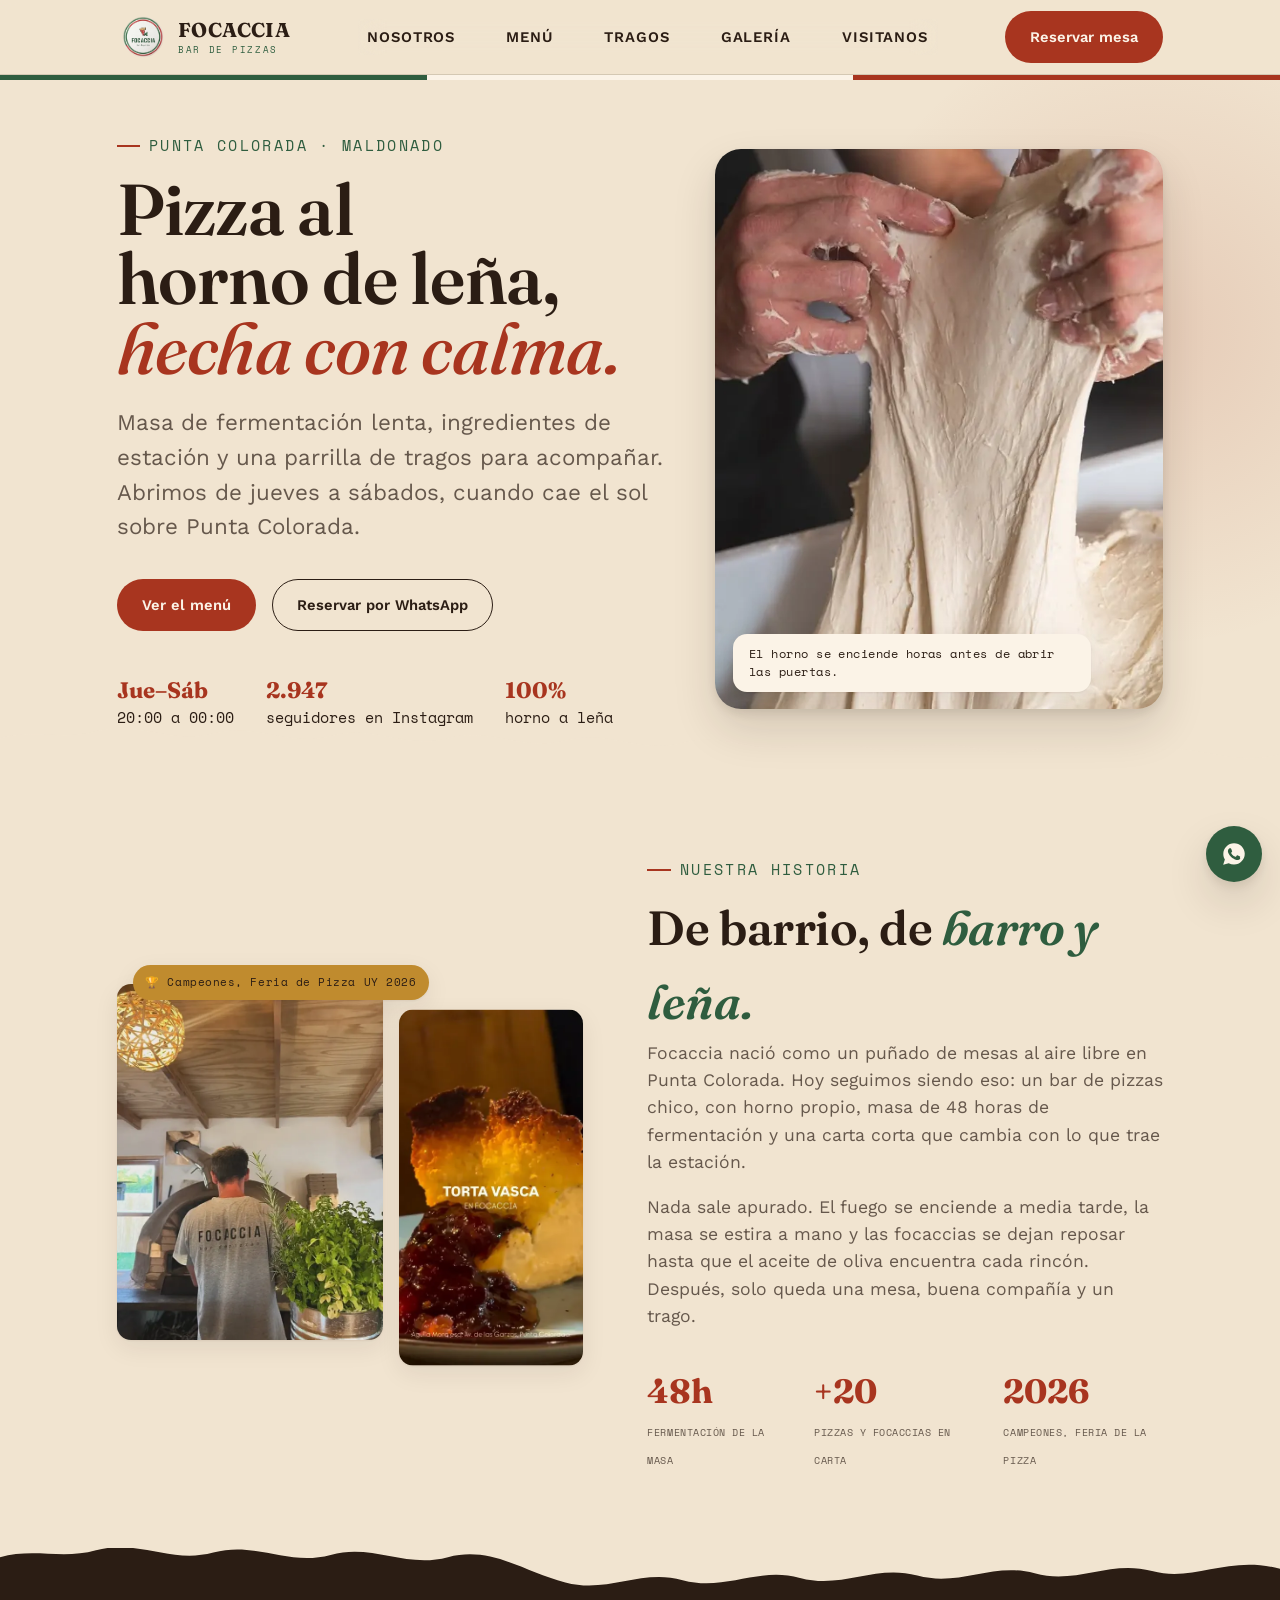
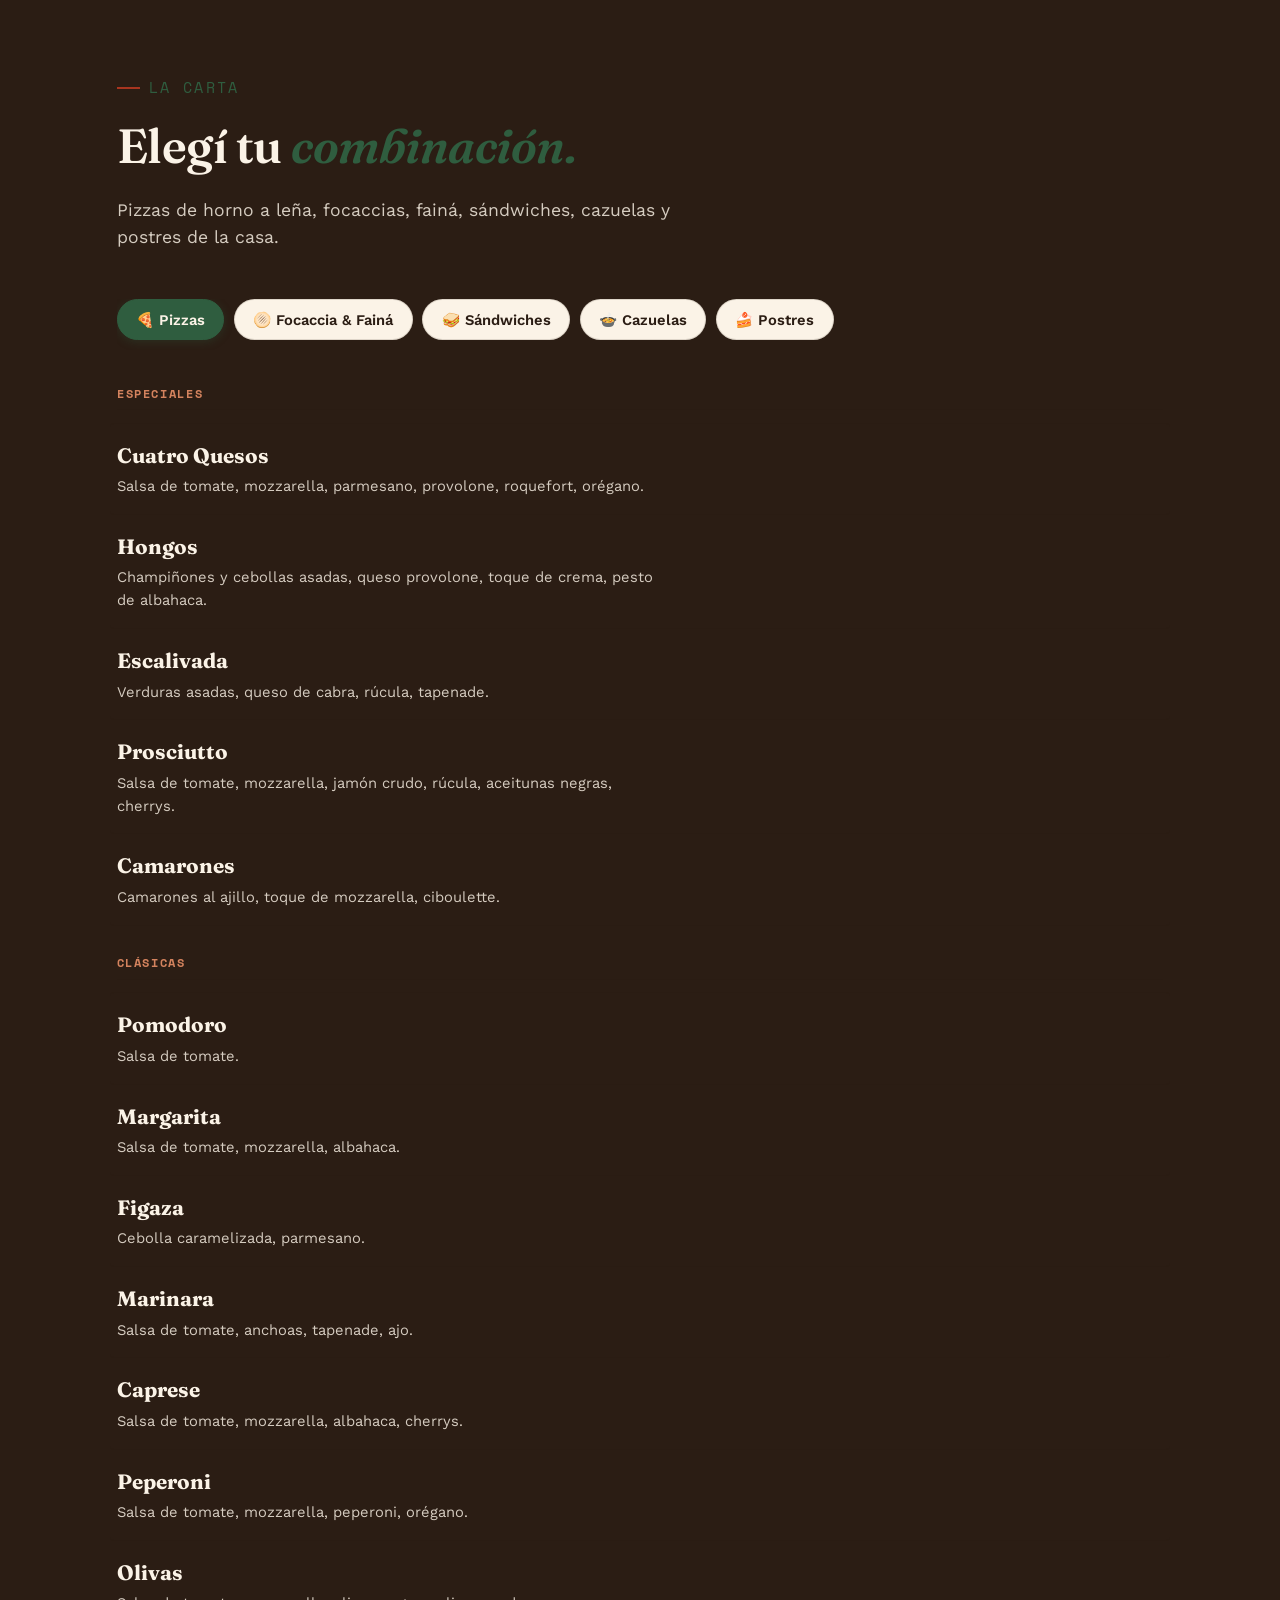
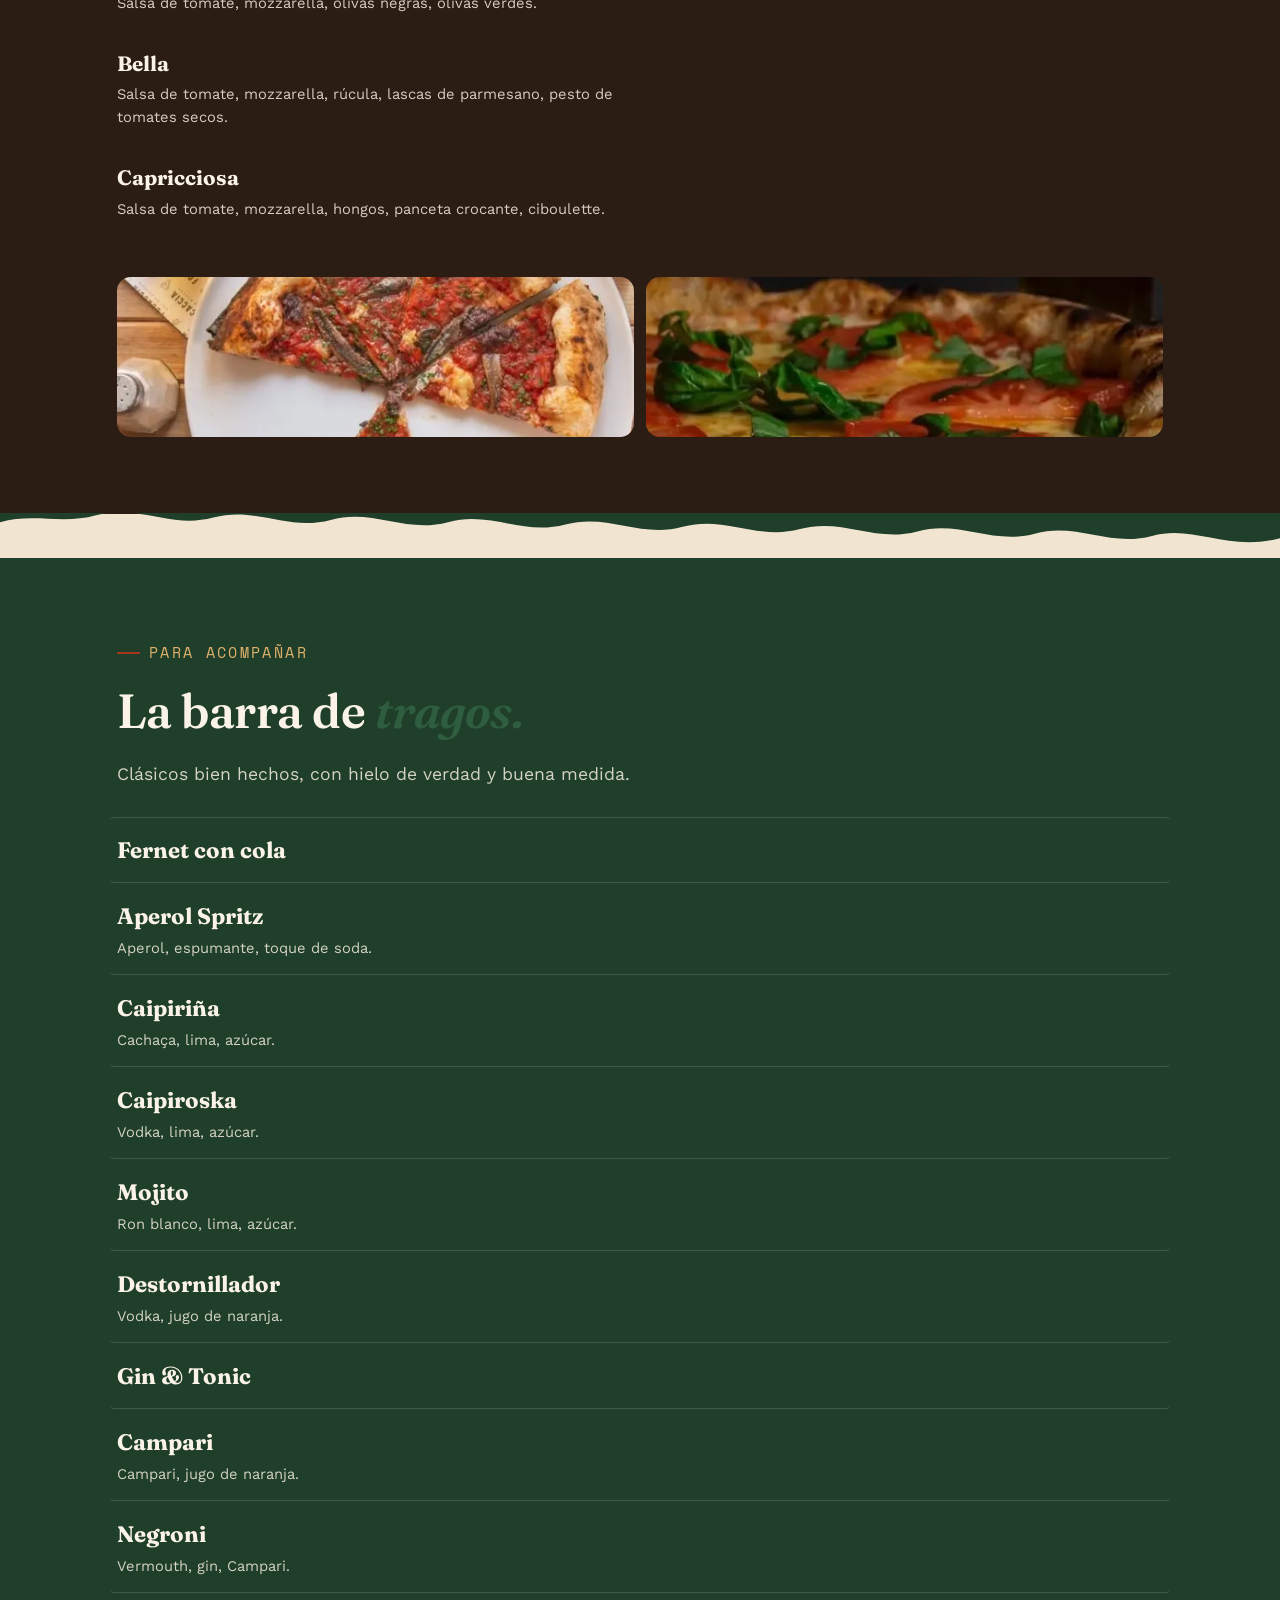
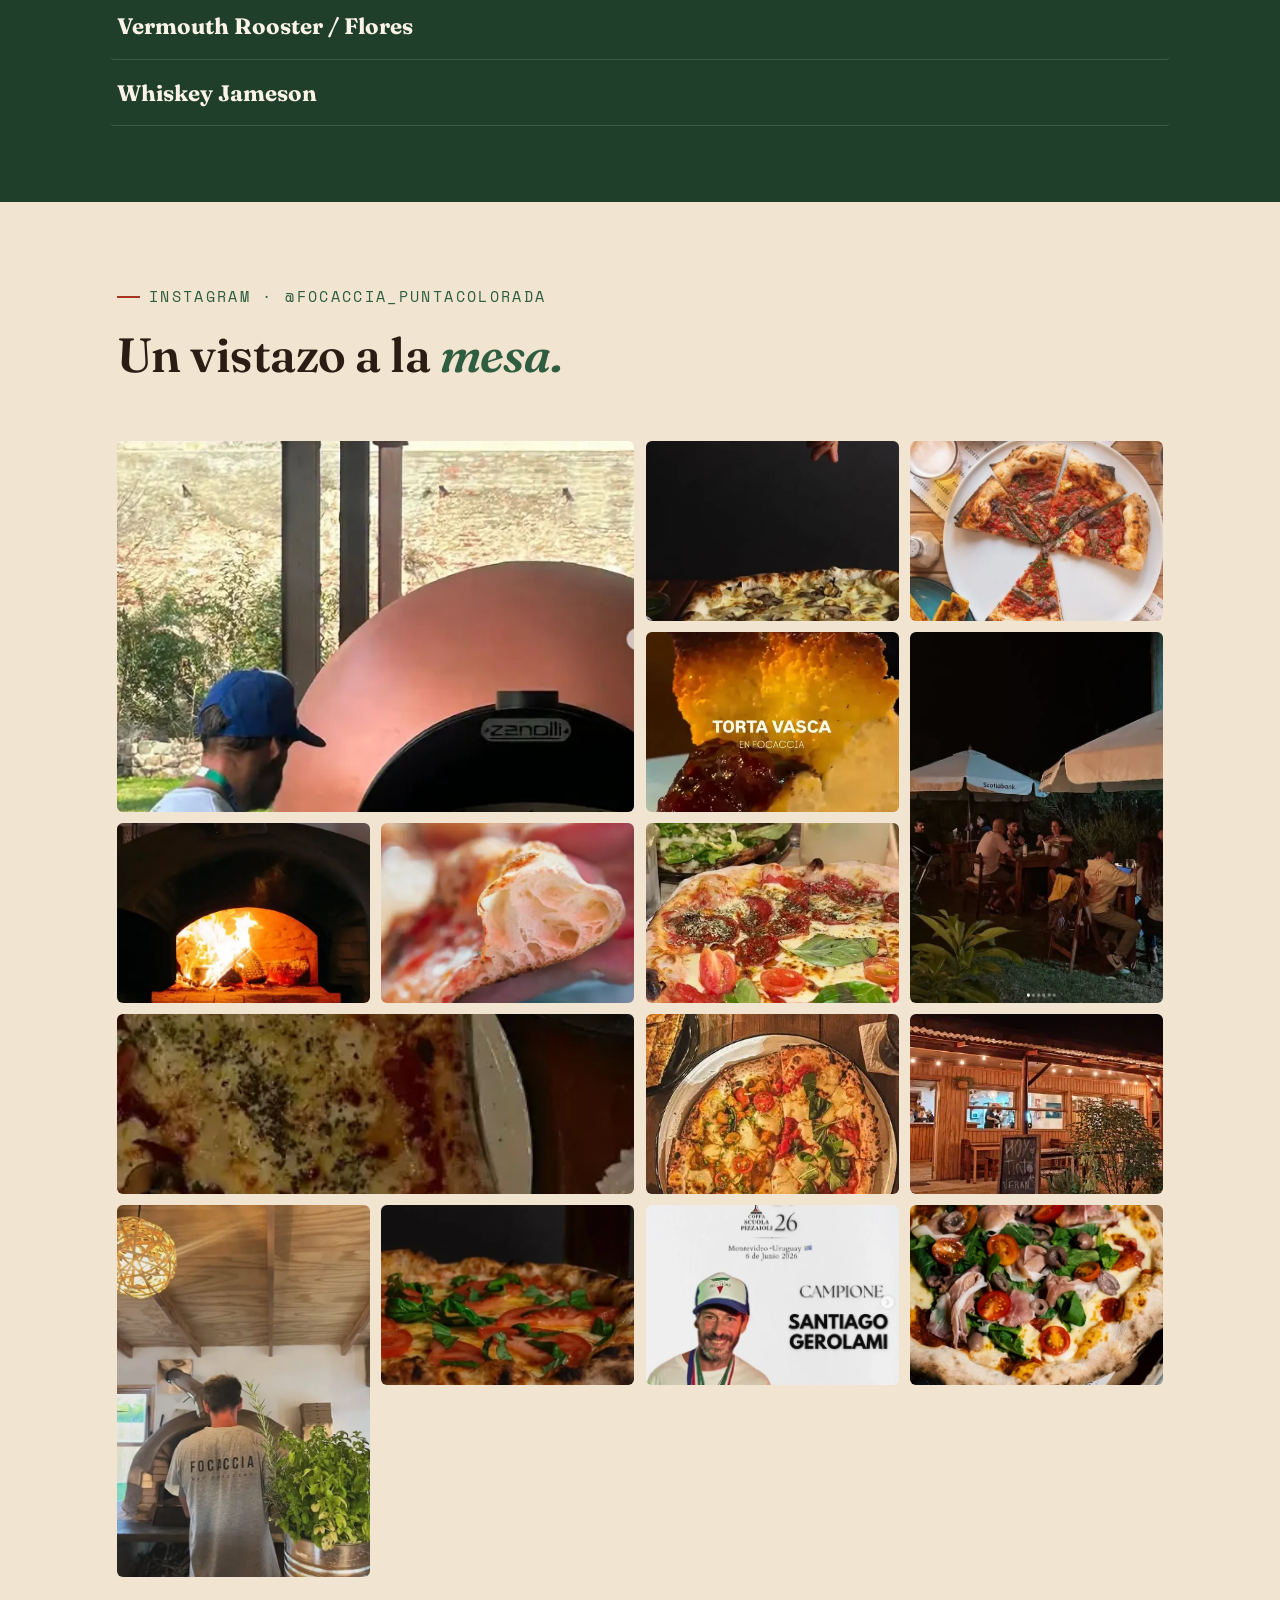
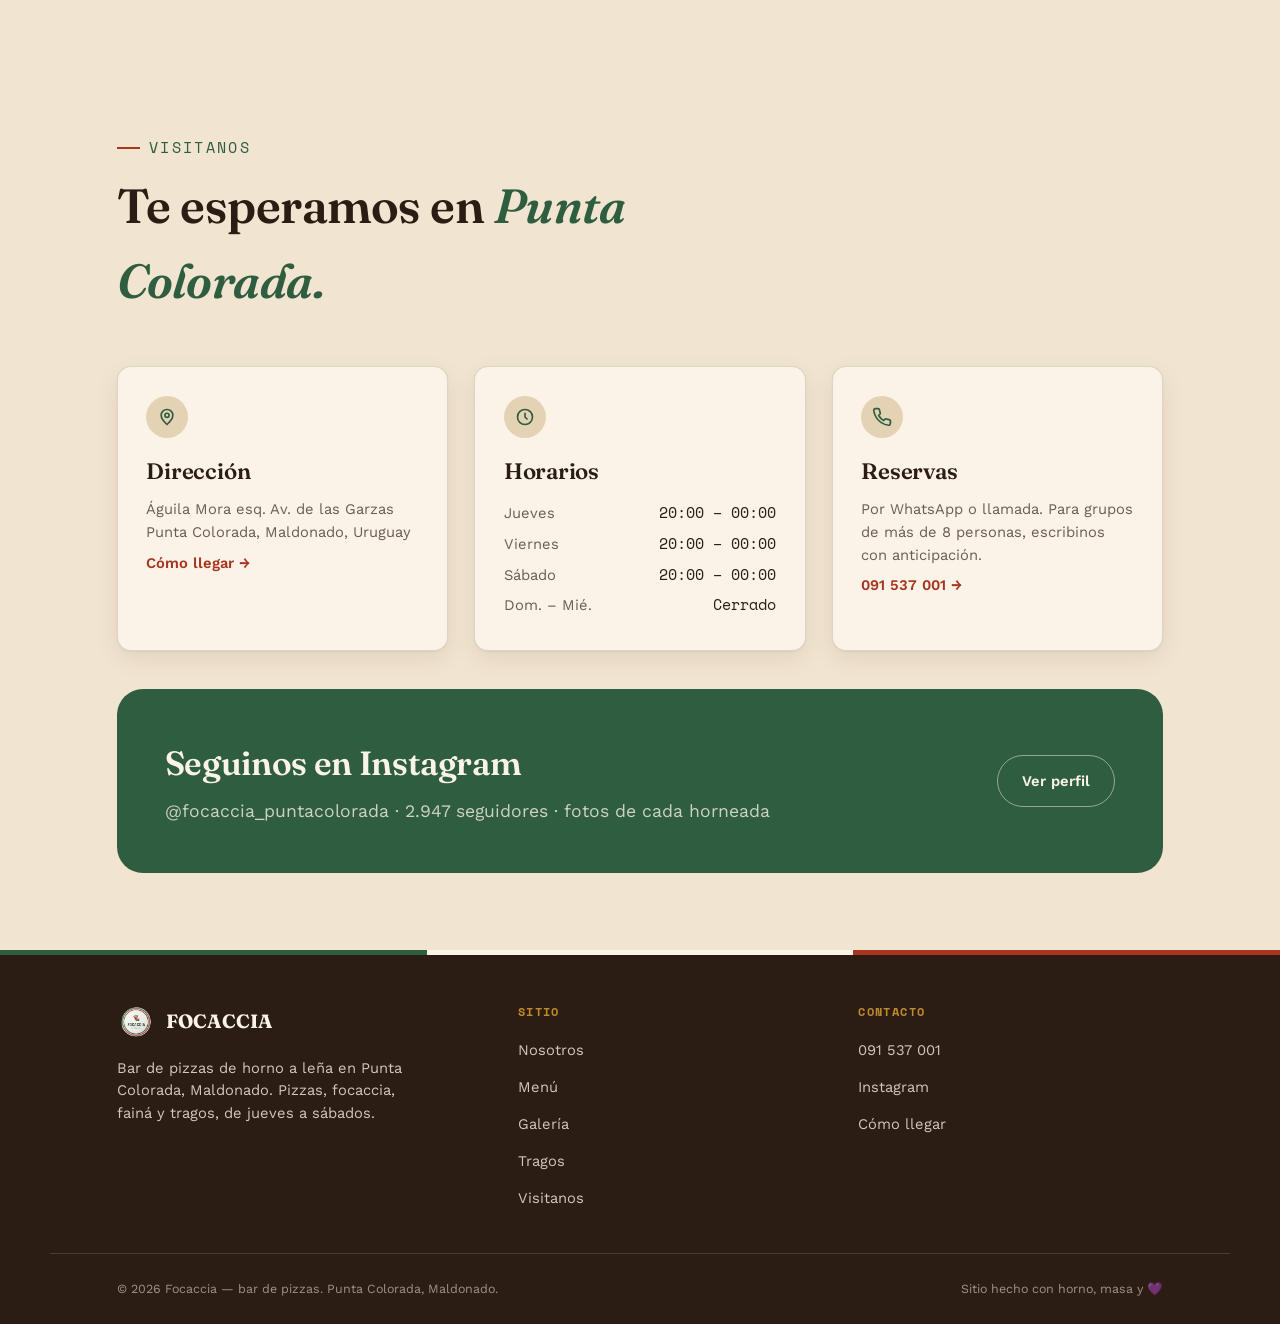
==== index.html @ 3f16a85a "fix: v1.2 — logo agrandado, header mobile, nav visible, hover dorado" ====
<!-- v1.2 -->
<!DOCTYPE html>
<html lang="es">
<head>
<meta charset="UTF-8">
<meta name="viewport" content="width=device-width, initial-scale=1">
<title>FOCACCIA — Bar de Pizzas en Punta Colorada, Maldonado</title>
<meta name="description" content="FOCACCIA, bar de pizzas al horno de leña en Punta Colorada, Maldonado. Pizzas, focaccia, fainá, sándwiches, cazuelas, postres y tragos. Jueves a sábados de 20:00 a 00:00.">
<meta name="keywords" content="pizza Punta Colorada, bar de pizzas Maldonado, focaccia Uruguay, pizzeria Punta Colorada, restaurante Maldonado, tragos Punta Colorada">
<meta name="author" content="FOCACCIA — bar de pizzas">
<meta name="robots" content="index, follow">
<link rel="canonical" href="https://www.focacciapuntacolorada.uy/">

<!-- Open Graph -->
<meta property="og:type" content="website">
<meta property="og:title" content="FOCACCIA — Bar de Pizzas en Punta Colorada">
<meta property="og:description" content="Pizzas de horno a leña, focaccia, fainá, cazuelas, postres y tragos. Águila Mora esq. Av. de las Garzas, Punta Colorada, Maldonado.">
<meta property="og:image" content="https://www.focacciapuntacolorada.uy/assets/img/og-image.png">
<meta property="og:image:width" content="1200">
<meta property="og:image:height" content="630">
<meta property="og:locale" content="es_UY">
<meta property="og:url" content="https://www.focacciapuntacolorada.uy/">
<meta property="og:site_name" content="FOCACCIA">

<!-- Twitter -->
<meta name="twitter:card" content="summary_large_image">
<meta name="twitter:title" content="FOCACCIA — Bar de Pizzas en Punta Colorada">
<meta name="twitter:description" content="Pizzas de horno a leña, focaccia, fainá, cazuelas, postres y tragos en Punta Colorada, Maldonado.">
<meta name="twitter:image" content="https://www.focacciapuntacolorada.uy/assets/img/og-image.png">

<meta name="theme-color" content="#2B1D14">
<link rel="icon" type="image/png" sizes="32x32" href="assets/img/favicon-32.png">
<link rel="apple-touch-icon" href="assets/img/favicon-180.png">

<link rel="preconnect" href="https://fonts.googleapis.com">
<link rel="preconnect" href="https://fonts.gstatic.com" crossorigin>
<link href="https://fonts.googleapis.com/css2?family=Fraunces:ital,opsz,wght@0,9..144,500;0,9..144,600;0,9..144,700;1,9..144,500&family=Work+Sans:wght@400;500;600;700&family=Space+Mono:wght@400;700&display=swap" rel="stylesheet">
<link rel="stylesheet" href="css/styles.css">

<!-- JSON-LD: datos estructurados para SEO local -->
<script type="application/ld+json">
{
  "@context": "https://schema.org",
  "@type": "Restaurant",
  "name": "FOCACCIA — bar de pizzas",
  "image": "https://www.focacciapuntacolorada.uy/assets/img/hero-oven.webp",
  "servesCuisine": ["Pizza", "Italiana", "Focaccia"],
  "telephone": "+59891537001",
  "address": {
    "@type": "PostalAddress",
    "streetAddress": "Águila Mora esq. Av. de las Garzas",
    "addressLocality": "Punta Colorada",
    "addressRegion": "Maldonado",
    "addressCountry": "UY"
  },
  "openingHoursSpecification": [{
    "@type": "OpeningHoursSpecification",
    "dayOfWeek": ["Thursday","Friday","Saturday"],
    "opens": "20:00",
    "closes": "00:00"
  }],
  "sameAs": ["https://www.instagram.com/focaccia_puntacolorada"]
}
</script>
</head>
<body>

<a class="skip-link" href="#contenido">Saltar al contenido principal</a>

<!-- ============ HEADER ============ -->
<header class="site-header" id="header">
  <div class="wrap nav-row">
    <a href="#inicio" class="brand" aria-label="FOCACCIA, ir al inicio">
      <img src="assets/img/logo.png" alt="FOCACCIA" width="52" height="52">
      <span class="brand-text">FOCACCIA<small>Bar de pizzas</small></span>
    </a>

    <button class="nav-toggle" id="navToggle" aria-expanded="false" aria-controls="primaryNav" aria-label="Abrir menú de navegación">
      <span></span><span></span><span></span>
    </button>

    <nav class="primary-nav" id="primaryNav" aria-label="Navegación principal">
      <ul>
        <li><a href="#nosotros"><span class="num">01</span>Nosotros</a></li>
        <li><a href="#menu"><span class="num">02</span>Menú</a></li>
        <li><a href="#tragos"><span class="num">03</span>Tragos</a></li>
        <li><a href="#galeria"><span class="num">04</span>Galería</a></li>
        <li><a href="#visitanos"><span class="num">05</span>Visitanos</a></li>
      </ul>
      <div class="nav-contact">
        <span>Águila Mora esq. Av. de las Garzas</span>
        <a href="tel:+59891537001">091 537 001</a>
      </div>
    </nav>
    <a class="btn btn-primary nav-cta" href="https://wa.me/59891537001?text=Hola%2C%20quiero%20reservar%20una%20mesa%20en%20Focaccia" target="_blank" rel="noopener">Reservar mesa</a>
  </div>
</header>
<div class="nav-scrim" id="navScrim"></div>
<div class="tricolor" aria-hidden="true"><span class="v"></span><span class="b"></span><span class="r"></span></div>

<main id="contenido">

  <!-- ============ HERO ============ -->
  <section class="hero" id="inicio" aria-label="Presentación">
    <div class="wrap hero-grid">
      <div class="hero-copy reveal">
        <p class="eyebrow">Punta Colorada · Maldonado</p>
        <h1 class="hero-title">Pizza al<br>horno de leña,<br><em>hecha con calma.</em></h1>
        <p class="hero-lede">Masa de fermentación lenta, ingredientes de estación y una parrilla de tragos para acompañar. Abrimos de jueves a sábados, cuando cae el sol sobre Punta Colorada.</p>
        <div class="hero-actions">
          <a href="#menu" class="btn btn-primary">Ver el menú</a>
          <a href="https://wa.me/59891537001?text=Hola%2C%20quiero%20reservar%20una%20mesa%20en%20Focaccia" target="_blank" rel="noopener" class="btn btn-outline">Reservar por WhatsApp</a>
        </div>
        <div class="hero-meta">
          <div><strong>Jue–Sáb</strong>20:00 a 00:00</div>
          <div><strong>2.947</strong>seguidores en Instagram</div>
          <div><strong>100%</strong>horno a leña</div>
        </div>
      </div>
      <div class="hero-media reveal">
        <img src="assets/img/hero-oven.webp" alt="Pizzero atendiendo el horno de barro a leña de Focaccia, al aire libre en Punta Colorada" width="628" height="803" loading="eager" fetchpriority="high">
        <p class="hero-tag">El horno se enciende horas antes de abrir las puertas.</p>
      </div>
    </div>

    <svg class="torn-divider torn-crema" viewBox="0 0 1200 40" preserveAspectRatio="none" aria-hidden="true">
      <path d="M0,0 L1200,0 L1200,22 C1150,34 1120,10 1080,20 C1040,30 1010,8 970,18 C930,28 900,6 860,16 C820,26 790,4 750,14 C710,24 680,2 640,12 C600,22 570,0 530,10 C490,20 460,-2 420,8 C380,18 350,-4 310,6 C270,16 240,-6 200,4 C160,14 130,-8 90,2 C60,10 30,0 0,8 Z"/>
    </svg>
  </section>

  <!-- ============ NOSOTROS ============ -->
  <section class="section" id="nosotros" aria-labelledby="nosotros-title">
    <div class="wrap about-grid">
      <div class="about-images reveal">
        <span class="about-badge">🏆 Campeones, Feria de Pizza UY 2026</span>
        <img class="img-a" src="assets/img/staff.webp" alt="Integrante del equipo de Focaccia preparando el horno dentro del local" width="610" height="837" loading="lazy">
        <img class="img-b" src="assets/img/dough.webp" alt="Manos estirando masa de focaccia recién fermentada" width="429" height="742" loading="lazy">
      </div>
      <div class="reveal">
        <p class="eyebrow">Nuestra historia</p>
        <h2 id="nosotros-title" class="section-title">De barrio, de <em>barro y leña.</em></h2>
        <div class="about-text">
          <p>Focaccia nació como un puñado de mesas al aire libre en Punta Colorada. Hoy seguimos siendo eso: un bar de pizzas chico, con horno propio, masa de 48 horas de fermentación y una carta corta que cambia con lo que trae la estación.</p>
          <p>Nada sale apurado. El fuego se enciende a media tarde, la masa se estira a mano y las focaccias se dejan reposar hasta que el aceite de oliva encuentra cada rincón. Después, solo queda una mesa, buena compañía y un trago.</p>
        </div>
        <div class="about-stats">
          <div><strong>48h</strong><span>Fermentación de la masa</span></div>
          <div><strong>+20</strong><span>Pizzas y focaccias en carta</span></div>
          <div><strong>2026</strong><span>Campeones, Feria de la Pizza</span></div>
        </div>
      </div>
    </div>
  </section>

  <svg class="torn-divider torn-esp" viewBox="0 0 1200 40" preserveAspectRatio="none" aria-hidden="true">
    <path d="M0,40 L1200,40 L1200,18 C1150,6 1120,30 1080,20 C1040,10 1010,32 970,22 C930,12 900,34 860,24 C820,14 790,36 750,26 C710,16 680,38 640,28 C600,18 570,40 530,30 C490,20 460,-2 420,8 C380,18 350,-4 310,6 C270,16 240,-6 200,4 C160,14 130,-8 90,2 C60,10 30,0 0,8 Z"/>
  </svg>

  <!-- ============ MENÚ ============ -->
  <section class="section on-espresso" id="menu" aria-labelledby="menu-title">
    <div class="wrap">
      <div class="section-head reveal">
        <p class="eyebrow">La carta</p>
        <h2 id="menu-title" class="section-title">Elegí tu <em>combinación.</em></h2>
        <p class="section-sub">Pizzas de horno a leña, focaccias, fainá, sándwiches, cazuelas y postres de la casa. </p>
      </div>

      <div class="menu-tabs" role="tablist" aria-label="Categorías del menú" id="menuTabs">
        <button class="menu-tab" role="tab" id="tab-pizzas" aria-controls="panel-pizzas" aria-selected="true">🍕 Pizzas</button>
        <button class="menu-tab" role="tab" id="tab-focaccia" aria-controls="panel-focaccia" aria-selected="false" tabindex="-1">🫓 Focaccia &amp; Fainá</button>
        <button class="menu-tab" role="tab" id="tab-sandwiches" aria-controls="panel-sandwiches" aria-selected="false" tabindex="-1">🥪 Sándwiches</button>
        <button class="menu-tab" role="tab" id="tab-cazuelas" aria-controls="panel-cazuelas" aria-selected="false" tabindex="-1">🍲 Cazuelas</button>
        <button class="menu-tab" role="tab" id="tab-postres" aria-controls="panel-postres" aria-selected="false" tabindex="-1">🍰 Postres</button>
      </div>

      <!-- PIZZAS -->
      <div class="menu-panel is-active" id="panel-pizzas" role="tabpanel" aria-labelledby="tab-pizzas" tabindex="0">
        <div class="menu-group">
          <h3 class="menu-group-title">Especiales</h3>
          <ul class="menu-list">
            <li class="menu-item">
              <span class="menu-item-name">Cuatro Quesos</span>
              <p class="menu-item-desc">Salsa de tomate, mozzarella, parmesano, provolone, roquefort, orégano.</p>
            </li>
            <li class="menu-item">
              <span class="menu-item-name">Hongos</span>
              <p class="menu-item-desc">Champiñones y cebollas asadas, queso provolone, toque de crema, pesto de albahaca.</p>
            </li>
            <li class="menu-item">
              <span class="menu-item-name">Escalivada</span>
              <p class="menu-item-desc">Verduras asadas, queso de cabra, rúcula, tapenade.</p>
            </li>
            <li class="menu-item">
              <span class="menu-item-name">Prosciutto</span>
              <p class="menu-item-desc">Salsa de tomate, mozzarella, jamón crudo, rúcula, aceitunas negras, cherrys.</p>
            </li>
            <li class="menu-item">
              <span class="menu-item-name">Camarones</span>
              <p class="menu-item-desc">Camarones al ajillo, toque de mozzarella, ciboulette.</p>
            </li>
          </ul>
        </div>
        <div class="menu-group">
          <h3 class="menu-group-title">Clásicas</h3>
          <ul class="menu-list">
            <li class="menu-item"><span class="menu-item-name">Pomodoro</span><p class="menu-item-desc">Salsa de tomate.</p></li>
            <li class="menu-item"><span class="menu-item-name">Margarita</span><p class="menu-item-desc">Salsa de tomate, mozzarella, albahaca.</p></li>
            <li class="menu-item"><span class="menu-item-name">Figaza</span><p class="menu-item-desc">Cebolla caramelizada, parmesano.</p></li>
            <li class="menu-item"><span class="menu-item-name">Marinara</span><p class="menu-item-desc">Salsa de tomate, anchoas, tapenade, ajo.</p></li>
            <li class="menu-item"><span class="menu-item-name">Caprese</span><p class="menu-item-desc">Salsa de tomate, mozzarella, albahaca, cherrys.</p></li>
            <li class="menu-item"><span class="menu-item-name">Peperoni</span><p class="menu-item-desc">Salsa de tomate, mozzarella, peperoni, orégano.</p></li>
            <li class="menu-item"><span class="menu-item-name">Olivas</span><p class="menu-item-desc">Salsa de tomate, mozzarella, olivas negras, olivas verdes.</p></li>
            <li class="menu-item"><span class="menu-item-name">Bella</span><p class="menu-item-desc">Salsa de tomate, mozzarella, rúcula, lascas de parmesano, pesto de tomates secos.</p></li>
            <li class="menu-item"><span class="menu-item-name">Capricciosa</span><p class="menu-item-desc">Salsa de tomate, mozzarella, hongos, panceta crocante, ciboulette.</p></li>
          </ul>
        </div>
        <div class="menu-side-figure">
          <img src="assets/img/menu-pizza-1.webp" alt="Pizza recién horneada servida en plato, lista para compartir en Focaccia" width="641" height="803" loading="lazy">
          <img src="assets/img/menu-pizza-2.webp" alt="Primer plano de una pizza con albahaca fresca y tomates cherry" width="604" height="778" loading="lazy">
        </div>
      </div>

      <!-- FOCACCIA & FAINÁ -->
      <div class="menu-panel" id="panel-focaccia" role="tabpanel" aria-labelledby="tab-focaccia" tabindex="0" hidden>
        <div class="menu-group">
          <h3 class="menu-group-title">Focaccia</h3>
          <ul class="menu-list">
            <li class="menu-item">
              <span class="menu-item-name">Focaccia del día</span>
              <p class="menu-item-desc">De cherrys, cebolla y olivas. Con parmesano y hierbas.</p>
            </li>
          </ul>
        </div>
        <div class="menu-group">
          <h3 class="menu-group-title">Fainá</h3>
          <ul class="menu-list">
            <li class="menu-item"><span class="menu-item-name">Porción</span></li>
            <li class="menu-item">
              <span class="menu-item-name">Fainá Baba Ganush</span>
              <p class="menu-item-desc">Fainá de la casa con puré de berenjenas asadas, rúcula, lascas de parmesano, pesto genovese.</p>
            </li>
          </ul>
        </div>
        <div class="menu-group">
          <h3 class="menu-group-title">Dips</h3>
          <ul class="menu-list">
            <li class="menu-item"><span class="menu-item-name">Pesto genovese · Alioli · Picante · Tapenade · Pesto de tomates secos · Baba ganush</span></li>
          </ul>
        </div>
      </div>

      <!-- SÁNDWICHES -->
      <div class="menu-panel" id="panel-sandwiches" role="tabpanel" aria-labelledby="tab-sandwiches" tabindex="0" hidden>
        <p class="section-sub menu-panel-sub">En pan tipo bata.</p>
        <ul class="menu-list">
          <li class="menu-item"><span class="menu-item-name">Roast Beef</span><p class="menu-item-desc">Verdes, entrecot asado, pepinillos, huevo duro, tomate, alcaparras, lactonesa.</p></li>
          <li class="menu-item"><span class="menu-item-name">Rústico</span><p class="menu-item-desc">Verduras asadas, queso fundido, rúcula.</p></li>
          <li class="menu-item"><span class="menu-item-name">Pollo y Palta</span><p class="menu-item-desc">Verdes, tomate, palta, pollo horneado, parmesano, aderezo cesar.</p></li>
          <li class="menu-item"><span class="menu-item-name">Mortadella y Pistacho</span><p class="menu-item-desc">En pan focaccia. Queso cremoso, mozzarella, mortadela, pesto, pistachos.</p></li>
        </ul>
      </div>

      <!-- CAZUELAS -->
      <div class="menu-panel" id="panel-cazuelas" role="tabpanel" aria-labelledby="tab-cazuelas" tabindex="0" hidden>
        <p class="section-sub menu-panel-sub">Acompañadas de pan del día.</p>
        <ul class="menu-list">
          <li class="menu-item"><span class="menu-item-name">Provolone de la Casa</span><p class="menu-item-desc">Queso provolone fundido con coulis de frutos rojos.</p></li>
          <li class="menu-item"><span class="menu-item-name">Pisto Manchego</span><p class="menu-item-desc">Verduras horneadas, salsa de tomate, huevos estrellados.</p></li>
        </ul>
      </div>

      <!-- POSTRES -->
      <div class="menu-panel" id="panel-postres" role="tabpanel" aria-labelledby="tab-postres" tabindex="0" hidden>
        <p class="section-sub menu-panel-sub">Dulces de la casa.</p>
        <ul class="menu-list">
          <li class="menu-item"><span class="menu-item-name">Pasta Frola</span><p class="menu-item-desc">De dulce de membrillo o dulce de leche.</p></li>
          <li class="menu-item"><span class="menu-item-name">Crumble</span><p class="menu-item-desc">Con helado y miel artesanal.</p></li>
          <li class="menu-item"><span class="menu-item-name">Brownie</span><p class="menu-item-desc">Con helado y salsa de chocolate.</p></li>
          <li class="menu-item"><span class="menu-item-name">Tartaleta</span><p class="menu-item-desc">Masa sablé con relleno de mousse de dulce de leche y baño de chocolate amargo.</p></li>
          <li class="menu-item"><span class="menu-item-name">Torta Vasca</span><p class="menu-item-desc">Con dulce de tomate y crocante de parmesano.</p></li>
          <li class="menu-item"><span class="menu-item-name">Panqueque de Dulce de Leche</span><p class="menu-item-desc">Con salsa de caramelo y helado de crema.</p></li>
        </ul>
      </div>
    </div>
  </section>

  <svg class="torn-divider torn-verde" viewBox="0 0 1200 40" preserveAspectRatio="none" aria-hidden="true">
    <path d="M0,0 L1200,0 L1200,22 C1150,34 1120,10 1080,20 C1040,30 1010,8 970,18 C930,28 900,6 860,16 C820,26 790,4 750,14 C710,24 680,2 640,12 C600,22 570,0 530,10 C490,20 460,-2 420,8 C380,18 350,-4 310,6 C270,16 240,-6 200,4 C160,14 130,-8 90,2 C60,10 30,0 0,8 Z"/>
  </svg>

  <!-- ============ TRAGOS ============ -->
  <section class="section on-verde" id="tragos" aria-labelledby="tragos-title">
    <div class="wrap drinks-band">
      <div class="reveal">
        <p class="eyebrow eyebrow-oro">Para acompañar</p>
        <h2 id="tragos-title" class="section-title">La barra de <em>tragos.</em></h2>
        <p class="section-sub">Clásicos bien hechos, con hielo de verdad y buena medida.</p>
        <ul class="menu-list drinks-list">
          <li class="menu-item"><span class="menu-item-name">Fernet con cola</span></li>
          <li class="menu-item"><span class="menu-item-name">Aperol Spritz</span><p class="menu-item-desc">Aperol, espumante, toque de soda.</p></li>
          <li class="menu-item"><span class="menu-item-name">Caipiriña</span><p class="menu-item-desc">Cachaça, lima, azúcar.</p></li>
          <li class="menu-item"><span class="menu-item-name">Caipiroska</span><p class="menu-item-desc">Vodka, lima, azúcar.</p></li>
          <li class="menu-item"><span class="menu-item-name">Mojito</span><p class="menu-item-desc">Ron blanco, lima, azúcar.</p></li>
          <li class="menu-item"><span class="menu-item-name">Destornillador</span><p class="menu-item-desc">Vodka, jugo de naranja.</p></li>
          <li class="menu-item"><span class="menu-item-name">Gin &amp; Tonic</span></li>
          <li class="menu-item"><span class="menu-item-name">Campari</span><p class="menu-item-desc">Campari, jugo de naranja.</p></li>
          <li class="menu-item"><span class="menu-item-name">Negroni</span><p class="menu-item-desc">Vermouth, gin, Campari.</p></li>
          <li class="menu-item"><span class="menu-item-name">Vermouth Rooster / Flores</span></li>
          <li class="menu-item"><span class="menu-item-name">Whiskey Jameson</span></li>
        </ul>
      </div>
    </div>
  </section>

  <!-- ============ GALERÍA ============ -->
  <section class="section" id="galeria" aria-labelledby="galeria-title">
    <div class="wrap">
      <div class="section-head reveal">
        <p class="eyebrow">Instagram · @focaccia_puntacolorada</p>
        <h2 id="galeria-title" class="section-title">Un vistazo a la <em>mesa.</em></h2>
      </div>
      <div class="gallery-grid reveal" id="galleryGrid">
        <a href="assets/img/gallery-1.webp" data-caption="Preparando la salsa a fuego lento">
          <img data-src="assets/img/gallery-1.webp" alt="Cocinero terminando una pizza con una cuchara de salsa, humo saliendo del horno" width="610" height="808" loading="lazy">
          <span class="gallery-caption">Salsa a fuego lento</span>
        </a>
        <a href="assets/img/gallery-2.webp" data-caption="Focaccia del día recién salida del horno">
          <img data-src="assets/img/gallery-2.webp" alt="Focaccia con tomates cherry y albahaca sobre tabla de madera" width="627" height="809" loading="lazy">
          <span class="gallery-caption">Focaccia del día</span>
        </a>
        <a href="assets/img/menu-pizza-1.webp" data-caption="Para compartir en el mostrador">
          <img data-src="assets/img/menu-pizza-1.webp" alt="Pizza entera servida sobre plato blanco" width="641" height="803" loading="lazy">
          <span class="gallery-caption">Para compartir</span>
        </a>
        <a href="assets/img/dough.webp" data-caption="Manos trabajando la masa fresca">
          <img data-src="assets/img/dough.webp" alt="Manos estirando masa de focaccia recién fermentada" width="429" height="742" loading="lazy">
          <span class="gallery-caption">Masa fresca</span>
        </a>
        <a href="assets/img/ambience-night.webp" data-caption="Las mesas de afuera, de noche">
          <img data-src="assets/img/ambience-night.webp" alt="Mesas al aire libre iluminadas por la noche, con comensales conversando" width="559" height="783" loading="lazy">
          <span class="gallery-caption">Ambiente nocturno</span>
        </a>
        <a href="assets/img/gallery-3.webp" data-caption="Nuestras aceitunas y tapenade">
          <img data-src="assets/img/gallery-3.webp" alt="Detalle de pizza con hongos y aceitunas negras sobre base crocante" width="652" height="805" loading="lazy">
          <span class="gallery-caption">Aceitunas y tapenade</span>
        </a>
        <a href="assets/img/gallery-4.webp" data-caption="Detalle de la preparación">
          <img data-src="assets/img/gallery-4.webp" alt="Detalle de ingredientes frescos sobre la mesa de preparación" width="600" height="800" loading="lazy">
          <span class="gallery-caption">Ingredientes frescos</span>
        </a>
        <a href="assets/img/drinks.webp" data-caption="La barra de tragos lista para servir">
          <img data-src="assets/img/drinks.webp" alt="Tragos y bebidas servidos sobre una mesa de madera con velas" width="351" height="554" loading="lazy">
          <span class="gallery-caption">La barra de tragos</span>
        </a>
        <a href="assets/img/gallery-5.webp" data-caption="Un momento en la cocina">
          <img data-src="assets/img/gallery-5.webp" alt="Momento de la cocina capturando el arte de la pizza artesanal" width="600" height="800" loading="lazy">
          <span class="gallery-caption">En la cocina</span>
        </a>
        <a href="assets/img/postre.webp" data-caption="Torta vasca con dulce de tomate">
          <img data-src="assets/img/postre.webp" alt="Torta vasca con dulce de tomate en plato oscuro" width="349" height="500" loading="lazy">
          <span class="gallery-caption">Torta vasca</span>
        </a>
        <a href="assets/img/gallery-6.webp" data-caption="El horno de barro, nuestra pieza central">
          <img data-src="assets/img/gallery-6.webp" alt="Horno de barro a leña con fuego encendido, pieza central del local" width="600" height="800" loading="lazy">
          <span class="gallery-caption">El horno de barro</span>
        </a>
        <a href="assets/img/staff.webp" data-caption="Nuestro equipo en acción">
          <img data-src="assets/img/staff.webp" alt="Integrante del equipo de Focaccia preparando el horno dentro del local" width="610" height="837" loading="lazy">
          <span class="gallery-caption">Nuestro equipo</span>
        </a>
        <a href="assets/img/menu-pizza-2.webp" data-caption="Pizza con albahaca y tomates cherry">
          <img data-src="assets/img/menu-pizza-2.webp" alt="Primer plano de una pizza con albahaca fresca y tomates cherry" width="604" height="778" loading="lazy">
          <span class="gallery-caption">Albahaca y cherry</span>
        </a>
        <a href="assets/img/award.webp" data-caption="Premio Feria de la Pizza UY 2026">
          <img data-src="assets/img/award.webp" alt="Trofeo de campeones de la Feria de la Pizza Uruguay 2026" width="600" height="800" loading="lazy">
          <span class="gallery-caption">Campeones 2026</span>
        </a>
        <a href="assets/img/hero-pizza.webp" data-caption="Pizza recién salida del horno">
          <img data-src="assets/img/hero-pizza.webp" alt="Pizza artesanal recién horneada con ingredientes frescos" width="600" height="800" loading="lazy">
          <span class="gallery-caption">Del horno a la mesa</span>
        </a>
      </div>
    </div>
  </section>


  <!-- ============ VISITANOS / CONTACTO ============ -->
  <section class="section" id="visitanos" aria-labelledby="visitanos-title">
    <div class="wrap">
      <div class="section-head reveal">
        <p class="eyebrow">Visitanos</p>
        <h2 id="visitanos-title" class="section-title">Te esperamos en <em>Punta Colorada.</em></h2>
      </div>

      <div class="contact-grid reveal">
        <article class="contact-card">
          <span class="ico" aria-hidden="true">
            <svg width="20" height="20" viewBox="0 0 24 24" fill="none" stroke="currentColor" stroke-width="2"><path d="M12 21s-7-6.2-7-11a7 7 0 0 1 14 0c0 4.8-7 11-7 11Z"/><circle cx="12" cy="10" r="2.5"/></svg>
          </span>
          <h3>Dirección</h3>
          <p>Águila Mora esq. Av. de las Garzas<br>Punta Colorada, Maldonado, Uruguay</p>
          <a class="link" href="https://maps.google.com/?q=Focaccia+Punta+Colorada+Maldonado" target="_blank" rel="noopener">Cómo llegar →</a>
        </article>

        <article class="contact-card">
          <span class="ico" aria-hidden="true">
            <svg width="20" height="20" viewBox="0 0 24 24" fill="none" stroke="currentColor" stroke-width="2"><circle cx="12" cy="12" r="9"/><path d="M12 7v5l3 3"/></svg>
          </span>
          <h3>Horarios</h3>
          <table class="hours-table">
            <tbody>
              <tr><td>Jueves</td><td>20:00 – 00:00</td></tr>
              <tr><td>Viernes</td><td>20:00 – 00:00</td></tr>
              <tr><td>Sábado</td><td>20:00 – 00:00</td></tr>
              <tr><td>Dom. – Mié.</td><td>Cerrado</td></tr>
            </tbody>
          </table>
        </article>

        <article class="contact-card">
          <span class="ico" aria-hidden="true">
            <svg width="20" height="20" viewBox="0 0 24 24" fill="none" stroke="currentColor" stroke-width="2"><path d="M22 16.9v3a2 2 0 0 1-2.2 2 19.8 19.8 0 0 1-8.6-3.1 19.5 19.5 0 0 1-6-6 19.8 19.8 0 0 1-3.1-8.7A2 2 0 0 1 4.1 2h3a2 2 0 0 1 2 1.7c.1 1 .3 2 .7 3a2 2 0 0 1-.4 2.1L8 10.2a16 16 0 0 0 6 6l1.4-1.4a2 2 0 0 1 2.1-.4c1 .4 2 .6 3 .7a2 2 0 0 1 1.7 2Z"/></svg>
          </span>
          <h3>Reservas</h3>
          <p>Por WhatsApp o llamada. Para grupos de más de 8 personas, escribinos con anticipación.</p>
          <a class="link" href="https://wa.me/59891537001?text=Hola%2C%20quiero%20reservar%20una%20mesa%20en%20Focaccia" target="_blank" rel="noopener">091 537 001 →</a>
        </article>
      </div>

      <div class="map-cta reveal">
        <div>
          <h3>Seguinos en Instagram</h3>
          <p>@focaccia_puntacolorada · 2.947 seguidores · fotos de cada horneada</p>
        </div>
        <a class="btn btn-ghost-light" href="https://www.instagram.com/focaccia_puntacolorada" target="_blank" rel="noopener">Ver perfil</a>
      </div>
    </div>
  </section>

</main>

<!-- ============ FOOTER ============ -->
<div class="tricolor" aria-hidden="true"><span class="v"></span><span class="b"></span><span class="r"></span></div>
<footer class="site-footer">
  <div class="wrap footer-grid">
    <div>
      <div class="footer-brand">
        <img src="assets/img/logo.png" alt="FOCACCIA" width="38" height="38">
        <span>FOCACCIA</span>
      </div>
      <p>Bar de pizzas de horno a leña en Punta Colorada, Maldonado. Pizzas, focaccia, fainá y tragos, de jueves a sábados.</p>
    </div>
    <nav class="footer-col" aria-label="Secciones del sitio">
      <h4>Sitio</h4>
      <ul>
        <li><a href="#nosotros">Nosotros</a></li>
        <li><a href="#menu">Menú</a></li>
        <li><a href="#galeria">Galería</a></li>
        <li><a href="#tragos">Tragos</a></li>
        <li><a href="#visitanos">Visitanos</a></li>
      </ul>
    </nav>
    <div class="footer-col">
      <h4>Contacto</h4>
      <ul>
        <li><a href="tel:+59891537001">091 537 001</a></li>
        <li><a href="https://www.instagram.com/focaccia_puntacolorada" target="_blank" rel="noopener">Instagram</a></li>
        <li><a href="https://maps.google.com/?q=Focaccia+Punta+Colorada+Maldonado" target="_blank" rel="noopener">Cómo llegar</a></li>
      </ul>
    </div>
  </div>
  <div class="wrap footer-bottom">
    <span>© <span id="year"></span> Focaccia — bar de pizzas. Punta Colorada, Maldonado.</span>
    <span>Sitio hecho con horno, masa y 💜</span>
  </div>
</footer>

<a href="https://wa.me/59891537001?text=Hola%2C%20quiero%20reservar%20una%20mesa%20en%20Focaccia" target="_blank" rel="noopener" class="whatsapp-fab" aria-label="Reservar por WhatsApp">
  <svg width="26" height="26" viewBox="0 0 24 24" fill="currentColor" aria-hidden="true"><path d="M12.04 2C6.58 2 2.13 6.45 2.13 11.91c0 1.87.5 3.62 1.44 5.13L2 22l5.1-1.54a9.86 9.86 0 0 0 4.94 1.31c5.46 0 9.9-4.45 9.9-9.91S17.5 2 12.04 2Zm5.8 14.13c-.24.68-1.4 1.3-1.93 1.35-.5.05-1.03.24-3.45-.72-2.9-1.16-4.77-4.09-4.92-4.28-.14-.19-1.17-1.56-1.17-2.98 0-1.42.75-2.11 1.02-2.4.27-.29.58-.36.78-.36h.55c.18 0 .42-.03.64.5.24.55.8 1.9.86 2.04.07.14.11.3.02.48-.09.19-.14.3-.27.46-.14.16-.29.36-.41.48-.14.14-.28.29-.12.56.16.28.7 1.16 1.5 1.88 1.04.93 1.9 1.22 2.18 1.36.28.14.44.12.6-.07.16-.2.7-.82.89-1.1.19-.28.37-.23.62-.14.25.1 1.6.76 1.87.9.27.14.46.2.52.32.07.12.07.66-.17 1.34Z"/></svg>
</a>

<!-- Lightbox de galería -->
<div class="lightbox" id="lightbox" role="dialog" aria-modal="true" aria-label="Galería de imágenes" hidden>
  <button class="lightbox-close" id="lightboxClose" aria-label="Cerrar galería">✕</button>
  <button class="lightbox-prev" id="lightboxPrev" aria-label="Imagen anterior">
    <svg width="24" height="24" viewBox="0 0 24 24" fill="none" stroke="currentColor" stroke-width="2" stroke-linecap="round" stroke-linejoin="round"><polyline points="15 18 9 12 15 6"/></svg>
  </button>
  <button class="lightbox-next" id="lightboxNext" aria-label="Imagen siguiente">
    <svg width="24" height="24" viewBox="0 0 24 24" fill="none" stroke="currentColor" stroke-width="2" stroke-linecap="round" stroke-linejoin="round"><polyline points="9 18 15 12 9 6"/></svg>
  </button>
  <div class="lightbox-stage" id="lightboxStage">
    <img id="lightboxImg" src="" alt="" class="lightbox-img">
    <div class="lightbox-spinner" id="lightboxSpinner">
      <svg width="32" height="32" viewBox="0 0 24 24" fill="none" stroke="currentColor" stroke-width="2"><circle cx="12" cy="12" r="10" stroke-dasharray="31.4 31.4" stroke-linecap="round"/></svg>
    </div>
  </div>
  <p class="lightbox-caption" id="lightboxCaption"></p>
  <span class="lightbox-counter" id="lightboxCounter"></span>
</div>

<script src="js/script.js"></script>
</body>
</html>
---- css/styles.css ----
/* =========================================================
   v1.2 — FOCACCIA — bar de pizzas
   Design tokens
   ========================================================= */
:root{
  /* Color — marrón claro + tricolor italiano, tonos propios (no genéricos) */
  --crema:        #F1E4D0;   /* fondo cálido, marrón claro */
  --crema-alta:   #FBF3E7;   /* tarjetas / superficies elevadas */
  --masa:         #E4D2B4;   /* marrón claro secundario, borde/hover */
  --espresso:     #2B1D14;   /* texto principal, marrón muy oscuro (no negro puro) */
  --espresso-70:  rgba(43,29,20,.7);
  --verde-italia: #2F5D3F;   /* verde bandera, tono profundo */
  --verde-oscuro: #1F3F2A;
  --rojo-italia:  #A8351F;   /* rojo bandera, tono ladrillo/tomate */
  --rojo-oscuro:  #7E2515;
  --oro-masa:     #C08B2E;   /* dorado trigo — acento de precios */
  --linea:        rgba(43,29,20,.14);
  --rojo-claro:   #D45A3E;   /* rojo claro, variante de --rojo-italia */
  --marron-medio: #8B6B4A;   /* marrón medio tierra */
  --crema-78:     rgba(241,228,208,.88); /* crema al 88% opacidad */
  --texto-sub:    rgba(251,243,231,.82); /* texto claro sobre fondos oscuros */

  /* Tipografía */
  --f-display: "Fraunces", "Iowan Old Style", serif;
  --f-body: "Work Sans", -apple-system, BlinkMacSystemFont, "Segoe UI", sans-serif;
  --f-mono: "Space Mono", "Courier New", monospace;

  /* Escala */
  --step--1: clamp(.83rem, .8rem + .15vw, .92rem);
  --step-0:  clamp(1rem, .96rem + .2vw, 1.1rem);
  --step-1:  clamp(1.2rem, 1.1rem + .5vw, 1.4rem);
  --step-2:  clamp(1.6rem, 1.3rem + 1.2vw, 2.1rem);
  --step-3:  clamp(2.1rem, 1.7rem + 1.8vw, 3rem);
  --step-4:  clamp(2.8rem, 2.1rem + 3vw, 4.6rem);

  --radius-s: 6px;
  --radius-m: 14px;
  --radius-l: 26px;
  --maxw: 1180px;
  --gutter: 5.2vw;

  --shadow-1: 0 1px 2px rgba(43,29,20,.06), 0 8px 24px rgba(43,29,20,.08);
  --shadow-2: 0 4px 10px rgba(43,29,20,.10), 0 20px 44px rgba(43,29,20,.14);

  --dur-1: .25s;
  --dur-2: .5s;
  --ease: cubic-bezier(.22,.8,.32,1);
}

@media (prefers-reduced-motion: reduce){
  *{ animation-duration: .001ms !important; animation-iteration-count: 1 !important; transition-duration: .001ms !important; scroll-behavior: auto !important; }
}

/* =========================================================
   Reset base
   ========================================================= */
*,*::before,*::after{ box-sizing: border-box; }
html{ scroll-behavior: smooth; }
body{
  margin:0;
  background: var(--crema);
  color: var(--espresso);
  font-family: var(--f-body);
  font-size: var(--step-0);
  line-height: 1.55;
  -webkit-font-smoothing: antialiased;
  overflow-x: hidden;
}
img{ max-width:100%; display:block; }
a{ color: inherit; }
h1,h2,h3,h4{ font-family: var(--f-display); margin: 0; font-weight: 600; letter-spacing: -.01em; }
p{ margin: 0; }
ul{ margin:0; padding:0; list-style:none; }
button{ font-family: inherit; }

/* Foco visible accesible */
:focus-visible{
  outline: 3px solid var(--rojo-italia);
  outline-offset: 3px;
  border-radius: 4px;
}

.skip-link{
  position:absolute;
  left: 1rem; top: -3.5rem;
  background: var(--espresso);
  color: var(--crema-alta);
  padding: .8rem 1.2rem;
  border-radius: var(--radius-s);
  z-index: 200;
  transition: top var(--dur-1) var(--ease);
  font-weight: 600;
}
.skip-link:focus{ top: 1rem; }

.visually-hidden{
  position:absolute !important;
  width:1px; height:1px;
  padding:0; margin:-1px;
  overflow:hidden;
  clip:rect(0,0,0,0);
  white-space:nowrap;
  border:0;
}

.wrap{
  max-width: var(--maxw);
  margin-inline: auto;
  padding-inline: var(--gutter);
}

/* franja tricolor — el gesto estructural que ancla la paleta en el contenido */
.tricolor{
  height: 5px;
  display:flex;
  width:100%;
}
.tricolor span{ flex:1; }
.tricolor .v{ background: var(--verde-italia); }
.tricolor .b{ background: var(--crema-alta); }
.tricolor .r{ background: var(--rojo-italia); }

.eyebrow{
  font-family: var(--f-mono);
  font-size: var(--step--1);
  text-transform: uppercase;
  letter-spacing: .16em;
  color: var(--verde-italia);
  display:inline-flex;
  align-items:center;
  gap:.6em;
}
.eyebrow::before{
  content:"";
  width: 1.6em; height:2px;
  background: var(--rojo-italia);
}

/* =========================================================
   Header
   ========================================================= */
.site-header{
  position: sticky;
  top:0;
  z-index: 100;
  background: var(--crema-78);
  backdrop-filter: blur(10px) saturate(1.1);
  -webkit-backdrop-filter: blur(10px) saturate(1.1);
  border-bottom: 1px solid var(--linea);
  transition: box-shadow var(--dur-1) var(--ease), background var(--dur-1) var(--ease);
}
.site-header.is-scrolled{ box-shadow: var(--shadow-1); }

.nav-row{
  display:flex;
  align-items:center;
  justify-content:space-between;
  padding-block: .7rem;
  gap: 1rem;
}
.brand{
  display:flex;
  align-items:center;
  gap:.6rem;
  text-decoration:none;
  color: var(--espresso);
}
.brand img{ height: 52px; width:auto; }
.brand-text{
  font-family: var(--f-display);
  font-weight: 700;
  font-size: 1.25rem;
  letter-spacing: .01em;
  line-height: 1;
}
.brand-text small{
  display:block;
  font-family: var(--f-mono);
  font-weight:400;
  font-size: .58rem;
  letter-spacing: .18em;
  text-transform: uppercase;
  color: var(--verde-italia);
  margin-top: .3rem;
}

.nav-toggle{
  display:flex;
  flex-direction:column;
  gap:5px;
  background:none;
  border: none;
  padding: .6rem;
  cursor:pointer;
  z-index: 110;
}
.nav-toggle span{
  width: 24px; height: 2px;
  background: var(--espresso);
  border-radius: 2px;
  transition: transform var(--dur-1) var(--ease), opacity var(--dur-1) var(--ease);
}
.nav-toggle[aria-expanded="true"] span:nth-child(1){ transform: translateY(7px) rotate(45deg); }
.nav-toggle[aria-expanded="true"] span:nth-child(2){ opacity:0; }
.nav-toggle[aria-expanded="true"] span:nth-child(3){ transform: translateY(-7px) rotate(-45deg); }

.primary-nav{
  position: fixed;
  inset: 0 0 0 30%;
  background: linear-gradient(135deg, var(--espresso) 0%, #3D2A1E 50%, var(--espresso) 100%);
  color: var(--crema-alta);
  display:flex;
  flex-direction:column;
  justify-content:center;
  padding: 2rem var(--gutter);
  transform: translateX(100%);
  transition: transform var(--dur-2) var(--ease);
  z-index: 105;
  backdrop-filter: blur(12px);
  -webkit-backdrop-filter: blur(12px);
}
.primary-nav.is-open{ transform: translateX(0); }
.primary-nav ul{ display:flex; flex-direction:column; gap: 1.4rem; }
.primary-nav a{
  text-decoration:none;
  font-family: var(--f-display);
  font-size: var(--step-2);
  color: #FFFFFF;
  display:inline-flex;
  align-items:baseline;
  gap:.6rem;
  padding: .4rem .6rem;
  border-radius: var(--radius-s);
  transition: background var(--dur-1) var(--ease), color var(--dur-1) var(--ease);
}
.primary-nav a:hover{ background: #DEB06A; color: var(--espresso); }
.primary-nav a .num{
  font-family: var(--f-mono);
  font-size: .55em;
  color: var(--oro-masa);
}
.primary-nav .nav-contact{
  margin-top: 2rem;
  padding-top: 1.5rem;
  border-top: 1px solid rgba(251,243,231,.2);
  font-family: var(--f-mono);
  font-size: var(--step--1);
  color: rgba(251,243,231,.85);
  display:flex; flex-direction:column; gap:.6rem;
  background: rgba(251,243,231,.08);
  padding: 1.2rem;
  border-radius: var(--radius-m);
}
.primary-nav .nav-contact a{ font-family: var(--f-mono); font-size: 1em; color: var(--crema-alta); font-weight:600; }

.nav-scrim{
  position: fixed; inset:0;
  background: rgba(43,29,20,.4);
  opacity:0; pointer-events:none;
  transition: opacity var(--dur-2) var(--ease);
  z-index: 104;
}
.nav-scrim.is-open{ opacity:1; pointer-events:auto; }

body.nav-open{ overflow:hidden; }

@media (min-width: 900px){
  .nav-toggle{ display:none; }
  .primary-nav{
    position: static;
    inset:auto;
    background:none;
    color: inherit;
    flex-direction:row;
    padding:0;
    transform:none;
    transition:none;
  }
  .primary-nav ul{ flex-direction:row; align-items:center; gap: 2rem; }
  .primary-nav a{ font-family: var(--f-body); font-size: var(--step--1); color: var(--espresso); font-weight:600; text-transform:uppercase; letter-spacing:.06em; }
  .primary-nav a .num{ display:none; }
  .primary-nav .nav-contact{ display:none; }
  .nav-scrim{ display:none; }
}

.btn{
  display:inline-flex;
  align-items:center;
  gap:.5rem;
  padding: .85rem 1.5rem;
  border-radius: 999px;
  font-weight: 600;
  font-size: var(--step--1);
  text-decoration:none;
  border: 1.5px solid transparent;
  cursor:pointer;
  transition: transform var(--dur-1) var(--ease), background var(--dur-1) var(--ease), color var(--dur-1) var(--ease), border-color var(--dur-1) var(--ease);
}
.btn-primary{ background: var(--rojo-italia); color: var(--crema-alta); }
.btn-primary:hover{ background: var(--rojo-oscuro); transform: translateY(-2px); }
.btn-outline{ border-color: var(--espresso); color: var(--espresso); }
.btn-outline:hover{ background: var(--espresso); color: var(--crema-alta); transform: translateY(-2px); }
.btn-ghost-light{ border-color: rgba(251,243,231,.5); color: var(--crema-alta); }
.btn-ghost-light:hover{ background: rgba(251,243,231,.12); }

.nav-cta{ display:none; }
@media (min-width:900px){ .nav-cta{ display:inline-flex; } }

/* =========================================================
   Hero
   ========================================================= */
.hero{
  position:relative;
  padding-block: 3rem 0;
  overflow:hidden;
}
.hero::before{
  content:"";
  position:absolute;
  top:-10%; right:-15%;
  width: 60vw; height: 60vw;
  max-width:640px; max-height:640px;
  background: radial-gradient(circle, rgba(160,53,31,.14), transparent 70%);
  z-index:0;
}
.hero-grid{
  position:relative;
  z-index:1;
  display:grid;
  gap: 2.4rem;
  align-items:center;
}
@media (min-width: 900px){
  .hero-grid{ grid-template-columns: 1.1fr .9fr; gap: 4vw; }
}

.hero-copy .eyebrow{ margin-bottom: 1.1rem; }
.hero-title{
  font-size: var(--step-4);
  line-height: .96;
  color: var(--espresso);
}
.hero-title em{
  font-style: italic;
  color: var(--rojo-italia);
  font-weight: 500;
}
.hero-lede{
  margin-top: 1.4rem;
  max-width: 46ch;
  color: var(--espresso-70);
  font-size: var(--step-1);
}
.hero-actions{
  display:flex;
  flex-wrap:wrap;
  gap: 1rem;
  margin-top: 2.2rem;
}
.hero-meta{
  margin-top: 2.6rem;
  display:flex;
  gap: 2rem;
  flex-wrap:wrap;
  font-family: var(--f-mono);
  font-size: var(--step--1);
}
.hero-meta div strong{ display:block; font-family: var(--f-display); font-size: var(--step-1); font-weight:700; color: var(--rojo-italia); }

.hero-media{
  position:relative;
  border-radius: var(--radius-l);
  overflow:hidden;
  box-shadow: var(--shadow-2);
  aspect-ratio: 4 / 5;
}
.hero-media img{
  width:100%; height:100%;
  object-fit:cover;
}
.hero-tag{
  position:absolute;
  left: 1.1rem; bottom: 1.1rem;
  background: var(--crema-alta);
  color: var(--espresso);
  padding: .7rem 1rem;
  border-radius: var(--radius-m);
  font-family: var(--f-mono);
  font-size: .72rem;
  letter-spacing:.04em;
  box-shadow: var(--shadow-1);
  max-width: 80%;
}

/* Divisor firma: borde de focaccia "arrancado" a mano */
.torn-divider{
  display:block;
  width:100%;
  height: 46px;
  margin-top: -1px;
}
.torn-crema  path{ fill: var(--crema); }
.torn-alta   path{ fill: var(--crema-alta); }
.torn-esp    path{ fill: var(--espresso); }
.torn-verde  path{ fill: var(--verde-oscuro); }

/* =========================================================
   Secciones genéricas
   ========================================================= */
.section{ padding-block: clamp(3.5rem, 6vw, 6rem); }
.section-head{
  max-width: 62ch;
  margin-bottom: clamp(2rem, 4vw, 3rem);
}
.section-title{
  font-size: var(--step-3);
  margin-top:.6rem;
}
.section-title em{ font-style:italic; color: var(--verde-italia); }
.section-sub{
  margin-top: .8rem;
  color: var(--texto-sub);
  font-size: var(--step-0);
  max-width: 56ch;
}
.section.on-espresso{ background: var(--espresso); color: var(--crema-alta); }
.section.on-espresso .menu-item-desc{ color: var(--texto-sub); }
.section.on-espresso .menu-group-title{ color: #D4835E; }
.section.on-verde{ background: var(--verde-oscuro); color: var(--crema-alta); }
.section.on-verde .eyebrow-oro{ color: #DEB06A; }

/* =========================================================
   Nosotros
   ========================================================= */
.about-grid{
  display:grid;
  gap: 2.4rem;
}
@media (min-width: 900px){
  .about-grid{ grid-template-columns: .95fr 1.05fr; align-items:center; gap: 5vw; }
}
.about-images{
  position:relative;
  display:grid;
  grid-template-columns: 1.3fr .9fr;
  gap: 1rem;
  align-items:end;
}
.about-images img{
  border-radius: var(--radius-m);
  box-shadow: var(--shadow-1);
}
.about-images .img-a{ aspect-ratio: 3/4; object-fit:cover; width:100%; height:100%; }
.about-images .img-b{ aspect-ratio: 3/4; object-fit:cover; width:100%; height:100%; transform: translateY(1.6rem); }
.about-badge{
  position:absolute;
  top: -1.2rem; left: 1rem;
  background: var(--oro-masa);
  color: var(--espresso);
  font-family: var(--f-mono);
  font-size: .68rem;
  letter-spacing:.05em;
  padding: .55rem .8rem;
  border-radius: 999px;
  box-shadow: var(--shadow-1);
}
.about-text p + p{ margin-top: 1.1rem; }
.about-text{ color: var(--espresso-70); font-size: var(--step-0); }
.about-stats{
  display:flex;
  gap: 2.2rem;
  margin-top: 2.2rem;
  flex-wrap:nowrap;
}
.about-stats div strong{
  display:block;
  font-family: var(--f-display);
  font-size: var(--step-2);
  color: var(--rojo-italia);
}
.about-stats div span{
  font-family: var(--f-mono);
  font-size: .65rem;
  letter-spacing:.05em;
  text-transform:uppercase;
  color: var(--espresso-70);
}

/* =========================================================
   Menú
   ========================================================= */
.menu-tabs{
  display:flex;
  gap: .6rem;
  overflow-x: auto;
  padding-bottom: .6rem;
  margin-bottom: 2.2rem;
  scrollbar-width: thin;
  position:relative;
}
.menu-tabs::-webkit-scrollbar{ height:5px; }
.menu-tabs::-webkit-scrollbar-thumb{ background: var(--masa); border-radius:99px; }
.menu-tabs::after{
  content:"";
  position:sticky; right:0; top:0; bottom:0;
  width:3.5rem;
  background: linear-gradient(90deg, transparent, var(--espresso));
  pointer-events:none;
  opacity:0;
  transition: opacity .2s;
  flex-shrink:0;
}
.menu-tabs.has-overflow::after{ opacity:1; }

.menu-tab{
  flex: 0 0 auto;
  background: var(--crema-alta);
  border: 1.5px solid var(--linea);
  color: var(--espresso);
  padding: .65rem 1.15rem;
  border-radius: 999px;
  font-weight:600;
  font-size: var(--step--1);
  cursor:pointer;
  transition: background var(--dur-1) var(--ease), color var(--dur-1) var(--ease), border-color var(--dur-1) var(--ease), transform .15s var(--ease), box-shadow var(--dur-1) var(--ease);
  white-space:nowrap;
}
.menu-tab:hover{ border-color: var(--verde-italia); background: rgba(251,243,231,.92); }
.menu-tab:active{ transform: scale(0.97); }
.menu-tab[aria-selected="true"]{
  background: var(--verde-italia);
  border-color: var(--verde-italia);
  color: var(--crema-alta);
  box-shadow: 0 2px 10px rgba(47,93,63,.3);
}

.menu-panel{ display:none; opacity:0; transform: translateY(6px); }
.menu-panel.is-active{ display:block; animation: panelIn .25s var(--ease) forwards; }
@keyframes panelIn{ from{ opacity:0; transform: translateY(6px); } to{ opacity:1; transform: none; } }

.menu-group + .menu-group{ margin-top: 1.8rem; }
.menu-group-title{
  font-family: var(--f-mono);
  text-transform:uppercase;
  letter-spacing:.14em;
  font-size: .72rem;
  color: var(--rojo-italia);
  display:flex; align-items:center; gap:.8rem;
  margin-bottom: .8rem;
  padding-bottom: .4rem;
  border-bottom: 1px solid var(--linea);
}

.menu-list{ display:grid; gap: 0; }
.menu-item{
  display:grid;
  grid-template-columns: 1fr;
  gap: .2rem .8rem;
  padding-block: 1rem;
  border-bottom: 1px solid var(--linea);
}
.menu-item:first-child{ border-top: 1px solid var(--linea); }
.menu-item-name{
  font-family: var(--f-display);
  font-size: clamp(1.1rem, 1rem + .4vw, 1.3rem);
  font-weight:700;
}
.menu-item-desc{
  grid-column: 1 / -1;
  color: var(--espresso-70);
  font-size: var(--step--1);
  max-width: 60ch;
}
.menu-item{ transition: background .2s var(--ease); border-radius: 4px; margin-inline: -.4rem; padding-inline: .4rem; }
.menu-item:hover{ background: #DEB06A; }
.menu-item:hover .menu-item-name{ color: var(--espresso); }
.section:not(.on-espresso) .menu-item:hover{ background: #DEB06A; }

.menu-panel-sub{ margin-bottom: 1.4rem; }
.eyebrow-oro{ color: var(--oro-masa); }
.drinks-list{ margin-top: 1.8rem; }
.torn-verde{ margin-bottom: -1px; }

.menu-side-figure{
  margin-top: 2rem;
  display:grid;
  gap: .8rem;
  grid-template-columns: 1fr;
}
.menu-side-figure img{
  width:100%; height:160px; object-fit:cover;
  border-radius: var(--radius-m);
}
@media (min-width: 700px){
  .menu-side-figure{ grid-template-columns: 1fr 1fr; margin-top: 2.5rem; }
  .menu-side-figure img{ height: 160px; }
}

/* =========================================================
   Galería
   ========================================================= */
.gallery-grid{
  display:grid;
  grid-template-columns: repeat(2, 1fr);
  gap: .7rem;
  grid-auto-rows: 180px;
}
@media (min-width: 700px){
  .gallery-grid{ grid-template-columns: repeat(4, 1fr); }
  .gallery-grid a:nth-child(1){ grid-column: span 2; grid-row: span 2; }
  .gallery-grid a:nth-child(5){ grid-row: span 2; }
  .gallery-grid a:nth-child(9){ grid-column: span 2; }
  .gallery-grid a:nth-child(12){ grid-row: span 2; }
}
.gallery-grid a{
  display:block;
  border-radius: var(--radius-s);
  overflow:hidden;
  position:relative;
  height: 100%;
}
.gallery-grid img{
  width:100%; height:100%; object-fit:cover;
  aspect-ratio: 1/1;
  transition: transform var(--dur-2) var(--ease), opacity .4s var(--ease);
  opacity:0;
}
.gallery-grid img.is-loaded{ opacity:1; }
@media (min-width:700px){ .gallery-grid img{ aspect-ratio:auto; } }
.gallery-grid a:hover img,
.gallery-grid a:focus-visible img{ transform: scale(1.06); }
.gallery-grid a::after{
  content:"";
  position:absolute; inset:0;
  background: linear-gradient(180deg, transparent 55%, rgba(43,29,20,.55));
  opacity:0;
  transition: opacity var(--dur-1) var(--ease);
  z-index:1;
}
.gallery-grid a:hover::after,
.gallery-grid a:focus-visible::after{ opacity:1; }

.gallery-caption{
  position:absolute;
  bottom:.6rem; left:.6rem; right:.6rem;
  color: var(--crema-alta);
  font-family: var(--f-mono);
  font-size: .72rem;
  letter-spacing:.04em;
  opacity:0;
  transition: opacity .25s var(--ease);
  z-index:2;
  pointer-events:none;
}
.gallery-grid a:hover .gallery-caption,
.gallery-grid a:focus-visible .gallery-caption{ opacity:1; }

/* Lightbox */
.lightbox{
  position: fixed; inset:0;
  background: rgba(20,13,9,.94);
  display:flex; align-items:center; justify-content:center;
  padding: 5vh 5vw;
  z-index: 200;
  opacity:0; pointer-events:none;
  transition: opacity .3s var(--ease);
}
.lightbox.is-open{ opacity:1; pointer-events:auto; }

.lightbox-stage{
  position:relative;
  display:flex; align-items:center; justify-content:center;
  max-width: 100%; max-height: 88vh;
}
.lightbox-img{
  max-width: 100%; max-height: 85vh;
  border-radius: var(--radius-m);
  box-shadow: var(--shadow-2);
  opacity:0;
  transition: opacity .3s var(--ease), transform .3s var(--ease);
}
.lightbox-img.is-loaded{ opacity:1; }
.lightbox-img.lb-enter{ animation: lbIn .35s var(--ease) forwards; }
@keyframes lbIn{ from{ opacity:0; transform: translateY(12px); } to{ opacity:1; transform:none; } }

.lightbox-spinner{
  position:absolute;
  display:flex; align-items:center; justify-content:center;
  color: var(--crema-alta);
  opacity:0;
  transition: opacity .2s;
}
.lightbox-spinner.is-visible{ opacity:1; }
.lightbox-spinner svg{ animation: spin 1s linear infinite; }
@keyframes spin{ to{ transform: rotate(360deg); } }

.lightbox-close{
  position:absolute; top: .8rem; right: .8rem;
  background: rgba(251,243,231,.12);
  backdrop-filter: blur(8px);
  -webkit-backdrop-filter: blur(8px);
  border: 1px solid rgba(251,243,231,.15);
  width: 40px; height:40px;
  border-radius:50%;
  font-size: 1.3rem;
  cursor:pointer;
  color: var(--crema-alta);
  display:flex; align-items:center; justify-content:center;
  transition: background .2s, transform .15s;
  z-index: 10;
}
.lightbox-close:hover{ background: rgba(251,243,231,.22); transform: scale(1.08); }

.lightbox-prev, .lightbox-next{
  position:absolute; top:50%; transform:translateY(-50%);
  background: rgba(251,243,231,.1);
  backdrop-filter: blur(8px);
  -webkit-backdrop-filter: blur(8px);
  border: 1px solid rgba(251,243,231,.12);
  width: 40px; height:40px;
  border-radius:50%;
  cursor:pointer;
  color: var(--crema-alta);
  display:flex; align-items:center; justify-content:center;
  transition: background .2s, transform .15s, opacity .2s;
  z-index: 10;
}
.lightbox-prev{ left: .6rem; }
.lightbox-next{ right: .6rem; }
.lightbox-prev:hover, .lightbox-next:hover{ background: rgba(251,243,231,.2); transform: translateY(-50%) scale(1.08); }
.lightbox-prev:active, .lightbox-next:active{ transform: translateY(-50%) scale(0.95); }

.lightbox-caption{
  position:absolute;
  bottom: 3vh; left:0; right:0;
  text-align:center;
  color: rgba(251,243,231,.85);
  font-family: var(--f-mono);
  font-size: .8rem;
  letter-spacing:.03em;
  z-index: 10;
}

.lightbox-counter{
  position:absolute;
  top: 1rem; left: 1rem;
  color: rgba(251,243,231,.6);
  font-family: var(--f-mono);
  font-size: .78rem;
  z-index: 10;
}

@media (min-width: 601px){
  .lightbox-prev, .lightbox-next{ width:48px; height:48px; }
  .lightbox-prev{ left: 1.2rem; }
  .lightbox-next{ right: 1.2rem; }
  .lightbox-close{ top: 1.2rem; right: 1.2rem; }
  .lightbox-counter{ top: 1.6rem; left: 1.4rem; }
}

/* =========================================================
   Tragos / Drinks band
   ========================================================= */
.drinks-band{
  display:grid;
  gap: 2.4rem;
}
@media (min-width: 900px){
  .drinks-band{ align-items:center; gap:5vw; }
}
.drinks-band img{
  border-radius: var(--radius-l);
  aspect-ratio: 4/5;
  object-fit:cover;
  box-shadow: var(--shadow-2);
  max-height: 320px;
}
.drinks-list{ display:grid; gap: .1rem; }
.drinks-list .menu-item{ border-color: rgba(251,243,231,.14); padding-block: .9rem; }
.drinks-list .menu-item-name{ font-size: var(--step-1); }
.drinks-list .menu-item-desc{ color: rgba(251,243,231,.82); }

/* =========================================================
   Ubicación / contacto
   ========================================================= */
.contact-grid{
  display:grid;
  gap: 2rem;
}
@media (min-width: 900px){
  .contact-grid{ grid-template-columns: repeat(3, 1fr); gap: 1.6rem; }
}
.contact-card{
  background: var(--crema-alta);
  border-radius: var(--radius-m);
  padding: 1.8rem;
  box-shadow: var(--shadow-1);
  border: 1px solid var(--linea);
}
.contact-card .ico{
  width: 42px; height:42px;
  display:flex; align-items:center; justify-content:center;
  border-radius: 50%;
  background: var(--masa);
  color: var(--verde-italia);
  margin-bottom: 1rem;
}
.contact-card h3{ font-size: var(--step-1); margin-bottom:.6rem; }
.contact-card p, .contact-card a{
  color: var(--espresso-70);
  text-decoration:none;
  font-size: var(--step--1);
}
.contact-card a.link{ color: var(--rojo-italia); font-weight:600; display:inline-block; margin-top:.5rem; }
.hours-table{ margin-top:.5rem; width:100%; border-collapse:collapse; }
.hours-table td{ padding: .25rem 0; font-size: var(--step--1); color: var(--espresso-70); }
.hours-table td:last-child{ text-align:right; font-family: var(--f-mono); color: var(--espresso); }

.map-cta{
  margin-top: 2.4rem;
  border-radius: var(--radius-l);
  background: var(--verde-italia);
  color: var(--crema-alta);
  padding: clamp(1.6rem, 4vw, 3rem);
  display:flex;
  flex-wrap:wrap;
  gap: 1.4rem;
  align-items:center;
  justify-content:space-between;
}
.map-cta h3{ font-size: var(--step-2); max-width:24ch; }
.map-cta p{ color: rgba(251,243,231,.78); margin-top:.5rem; }

/* =========================================================
   Footer
   ========================================================= */
.site-footer{
  background: var(--espresso);
  color: rgba(251,243,231,.8);
  padding-block: 3rem 1.6rem;
}
.footer-grid{
  display:grid;
  gap: 2.2rem;
}
@media (min-width: 800px){
  .footer-grid{ grid-template-columns: 1.2fr 1fr 1fr; }
}
.footer-brand{ display:flex; align-items:center; gap:.7rem; margin-bottom: 1rem; }
.footer-brand img{ height:38px; }
.footer-brand span{ font-family: var(--f-display); font-size:1.2rem; color: var(--crema-alta); font-weight:700; }
.site-footer p{ font-size: var(--step--1); max-width: 34ch; }
.footer-col h4{
  font-family: var(--f-mono);
  text-transform:uppercase;
  letter-spacing:.12em;
  font-size:.72rem;
  color: var(--oro-masa);
  margin-bottom: 1rem;
}
.footer-col ul{ display:grid; gap:.6rem; }
.footer-col a{ text-decoration:none; font-size: var(--step--1); }
.footer-col a:hover{ color: var(--crema-alta); }
.footer-bottom{
  margin-top: 2.6rem;
  padding-top: 1.6rem;
  border-top: 1px solid rgba(251,243,231,.14);
  display:flex; flex-wrap:wrap; gap:1rem;
  justify-content:space-between;
  font-size: .78rem;
  color: rgba(251,243,231,.55);
}

/* Botón flotante WhatsApp */
.whatsapp-fab{
  position: fixed;
  right: 1.1rem; bottom: 1.1rem;
  z-index: 90;
  background: var(--verde-italia);
  color: var(--crema-alta);
  width: 56px; height:56px;
  border-radius:50%;
  display:flex; align-items:center; justify-content:center;
  box-shadow: var(--shadow-2);
  text-decoration:none;
  transition: transform var(--dur-1) var(--ease);
}
.whatsapp-fab:hover{ transform: scale(1.08); }

/* Reveal on scroll */
.reveal{ opacity:0; transform: translateY(22px); transition: opacity .7s var(--ease), transform .7s var(--ease); }
.reveal.is-visible{ opacity:1; transform:none; }

/* Utilidad de columnas responsivas para grillas de tarjetas */
.grid-2{ display:grid; gap: 1.4rem; }
@media (min-width: 700px){ .grid-2{ grid-template-columns: 1fr 1fr; } }

/* =========================================================
   Mobile-specific enhancements
   ========================================================= */
@media (max-width: 899px){
  .site-header.is-scrolled{ box-shadow: none; }
}
@media (max-width: 480px){
  .hero-meta{ gap: 1.2rem; }
  .hero-meta div strong{ font-size: var(--step-0); }
  .about-stats{ gap: 1rem; }
  .about-stats div strong{ font-size: var(--step-1); }
  .about-stats div span{ font-size: .58rem; }
  .gallery-grid{ grid-auto-rows: 150px; }
  .contact-card{ padding: 1.4rem; }
  .map-cta{ flex-direction:column; align-items:flex-start; }
  .footer-bottom{ flex-direction:column; gap:.5rem; }
}
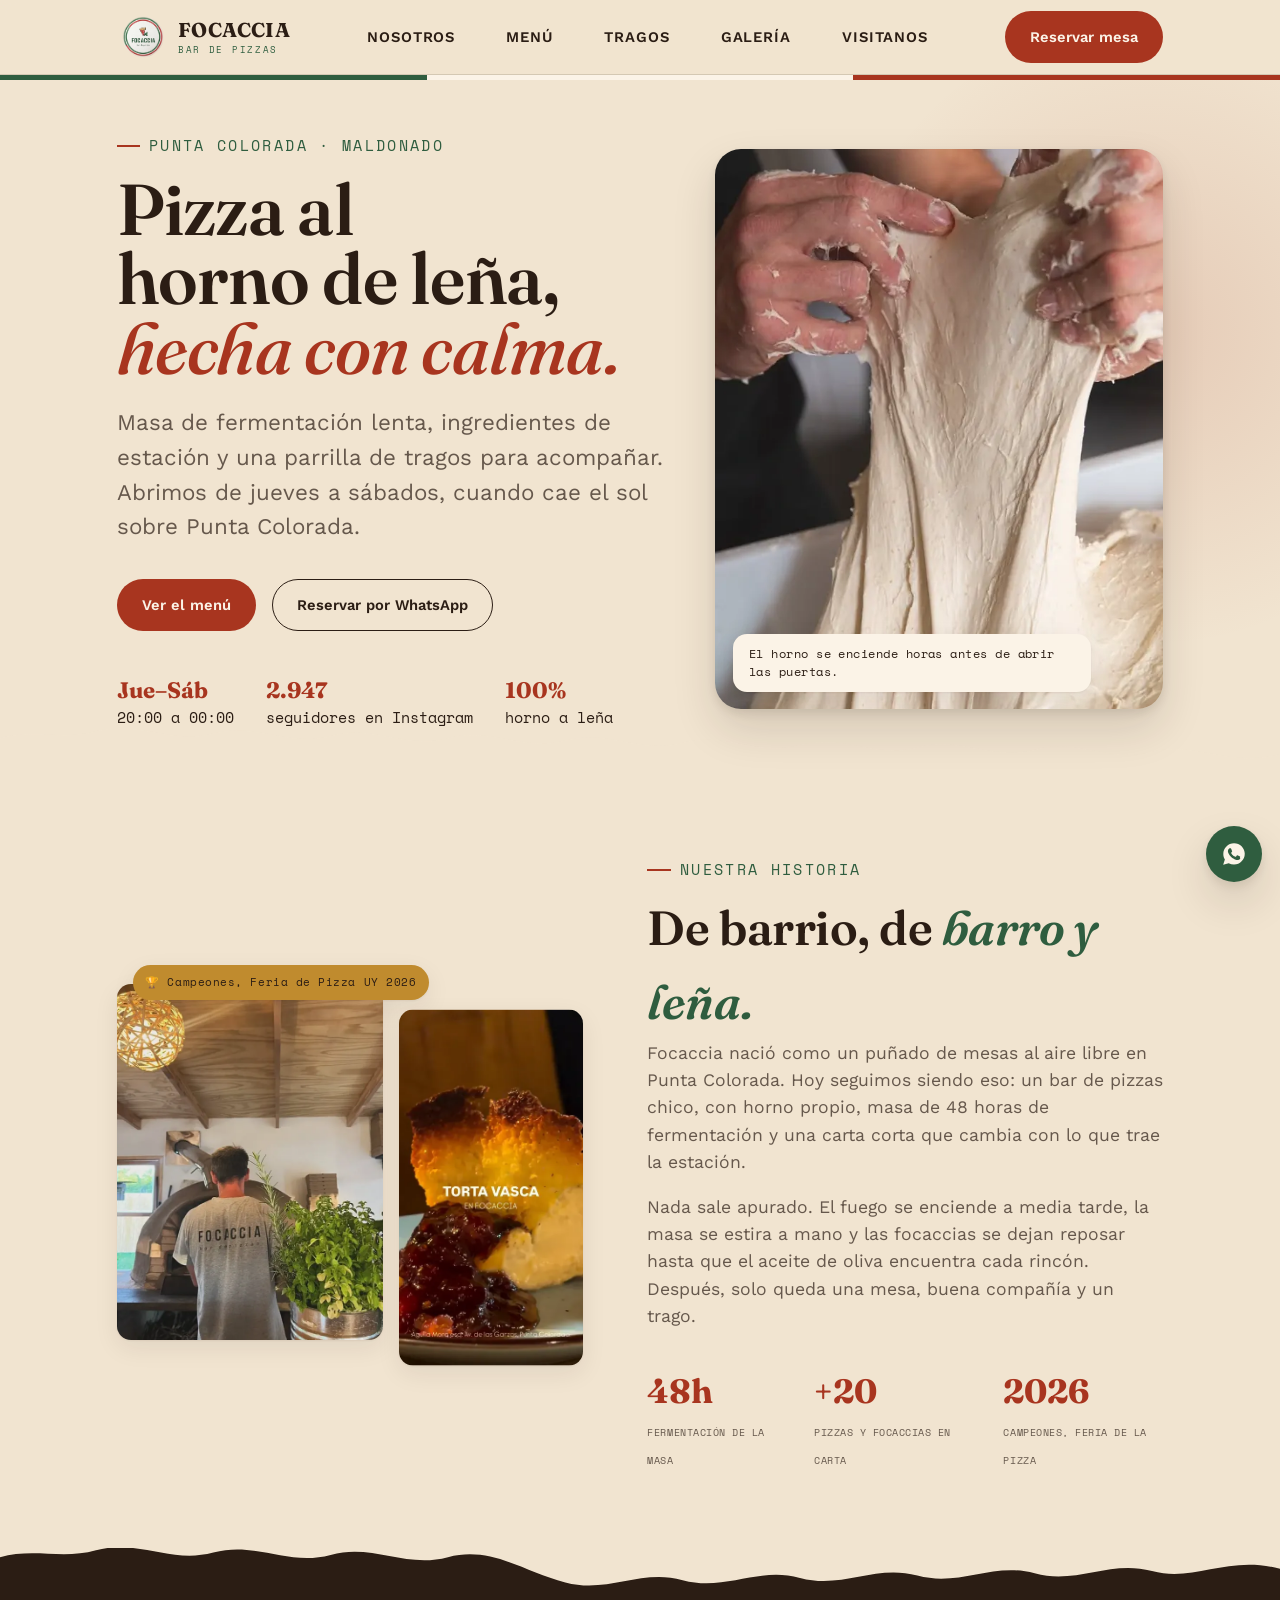
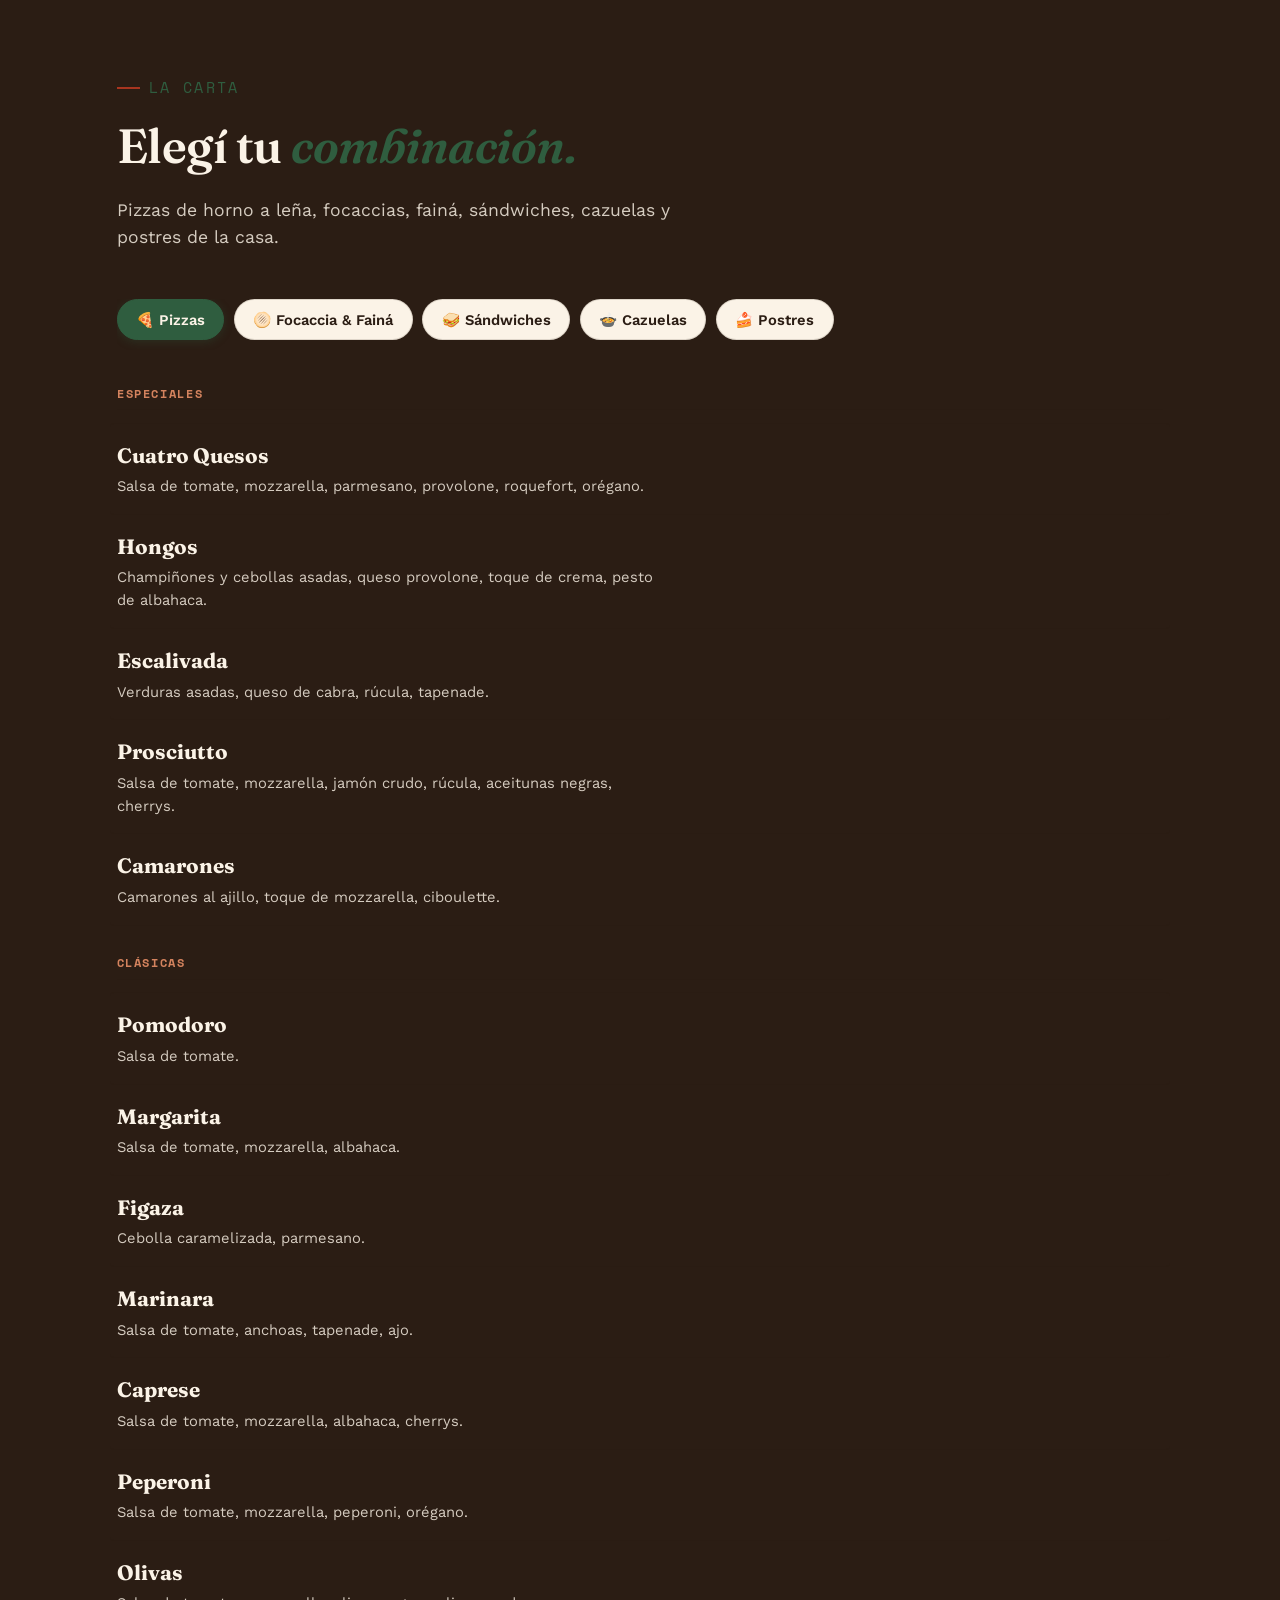
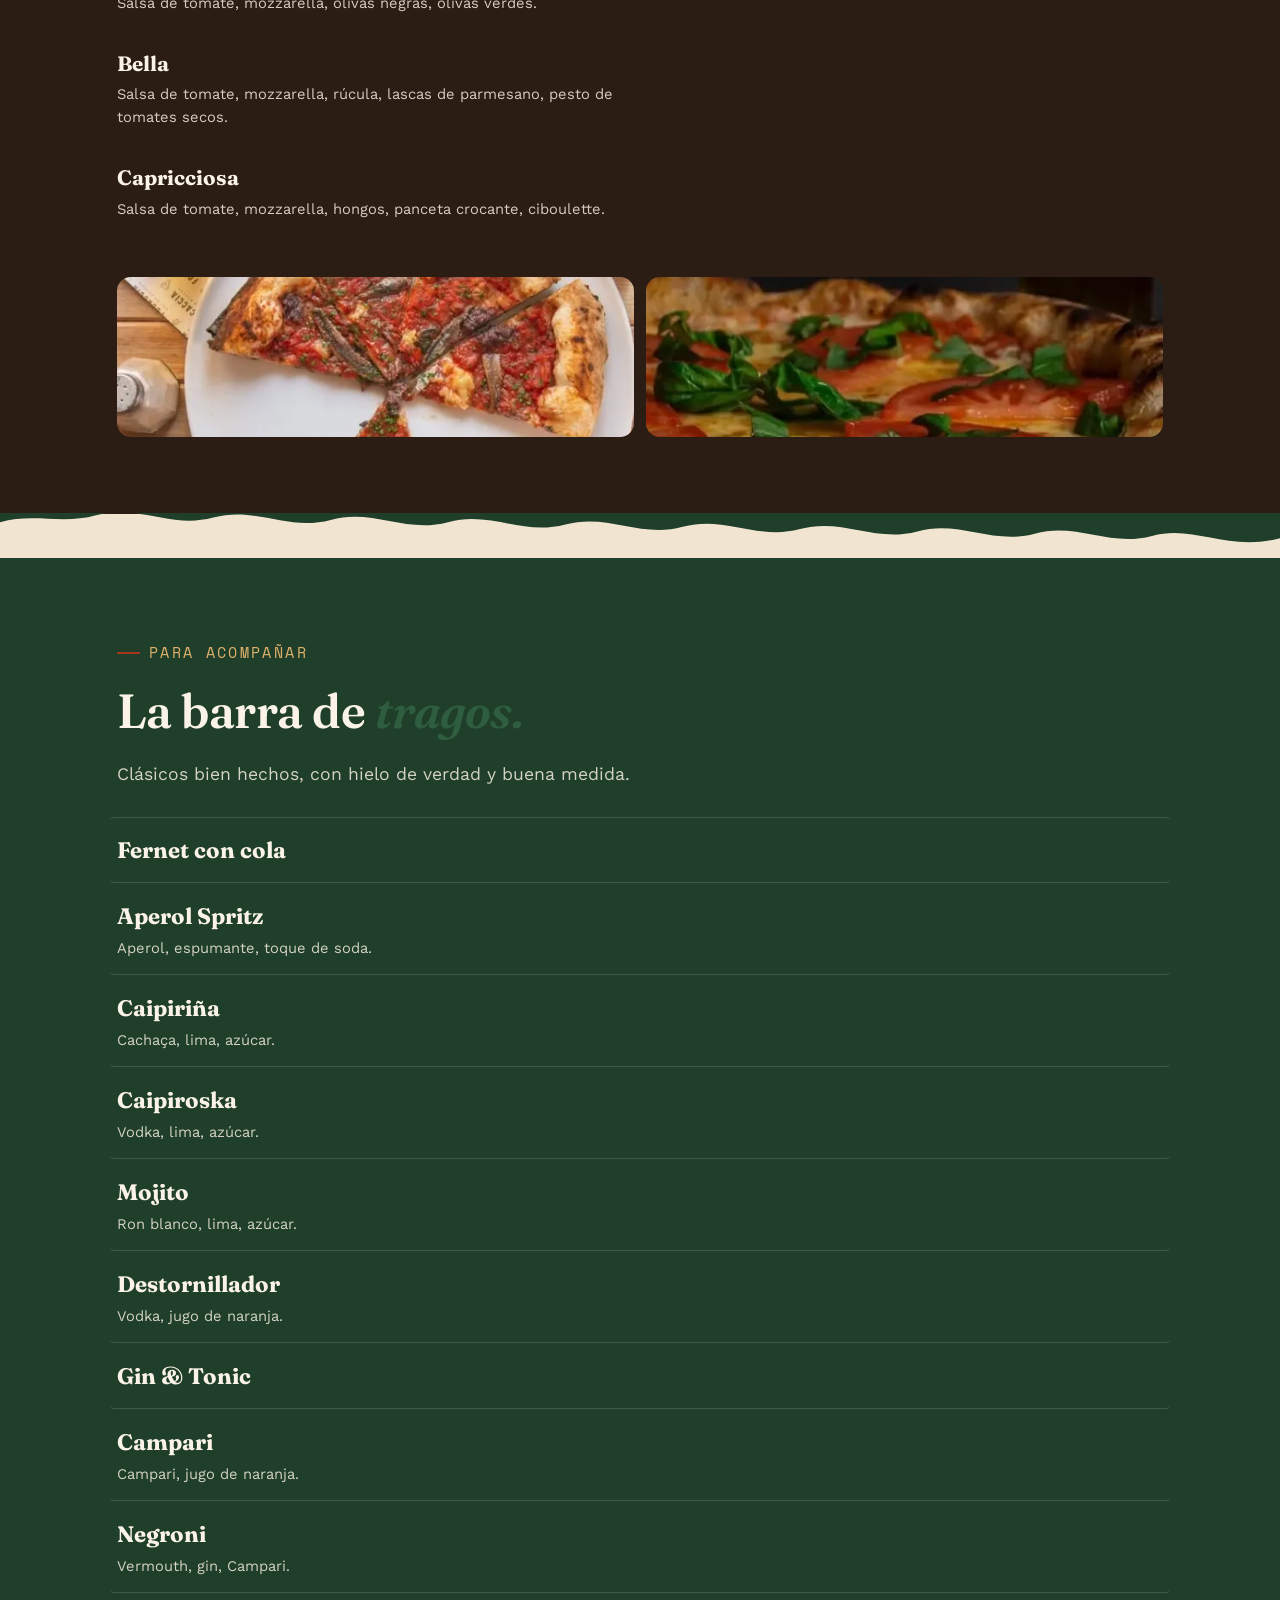
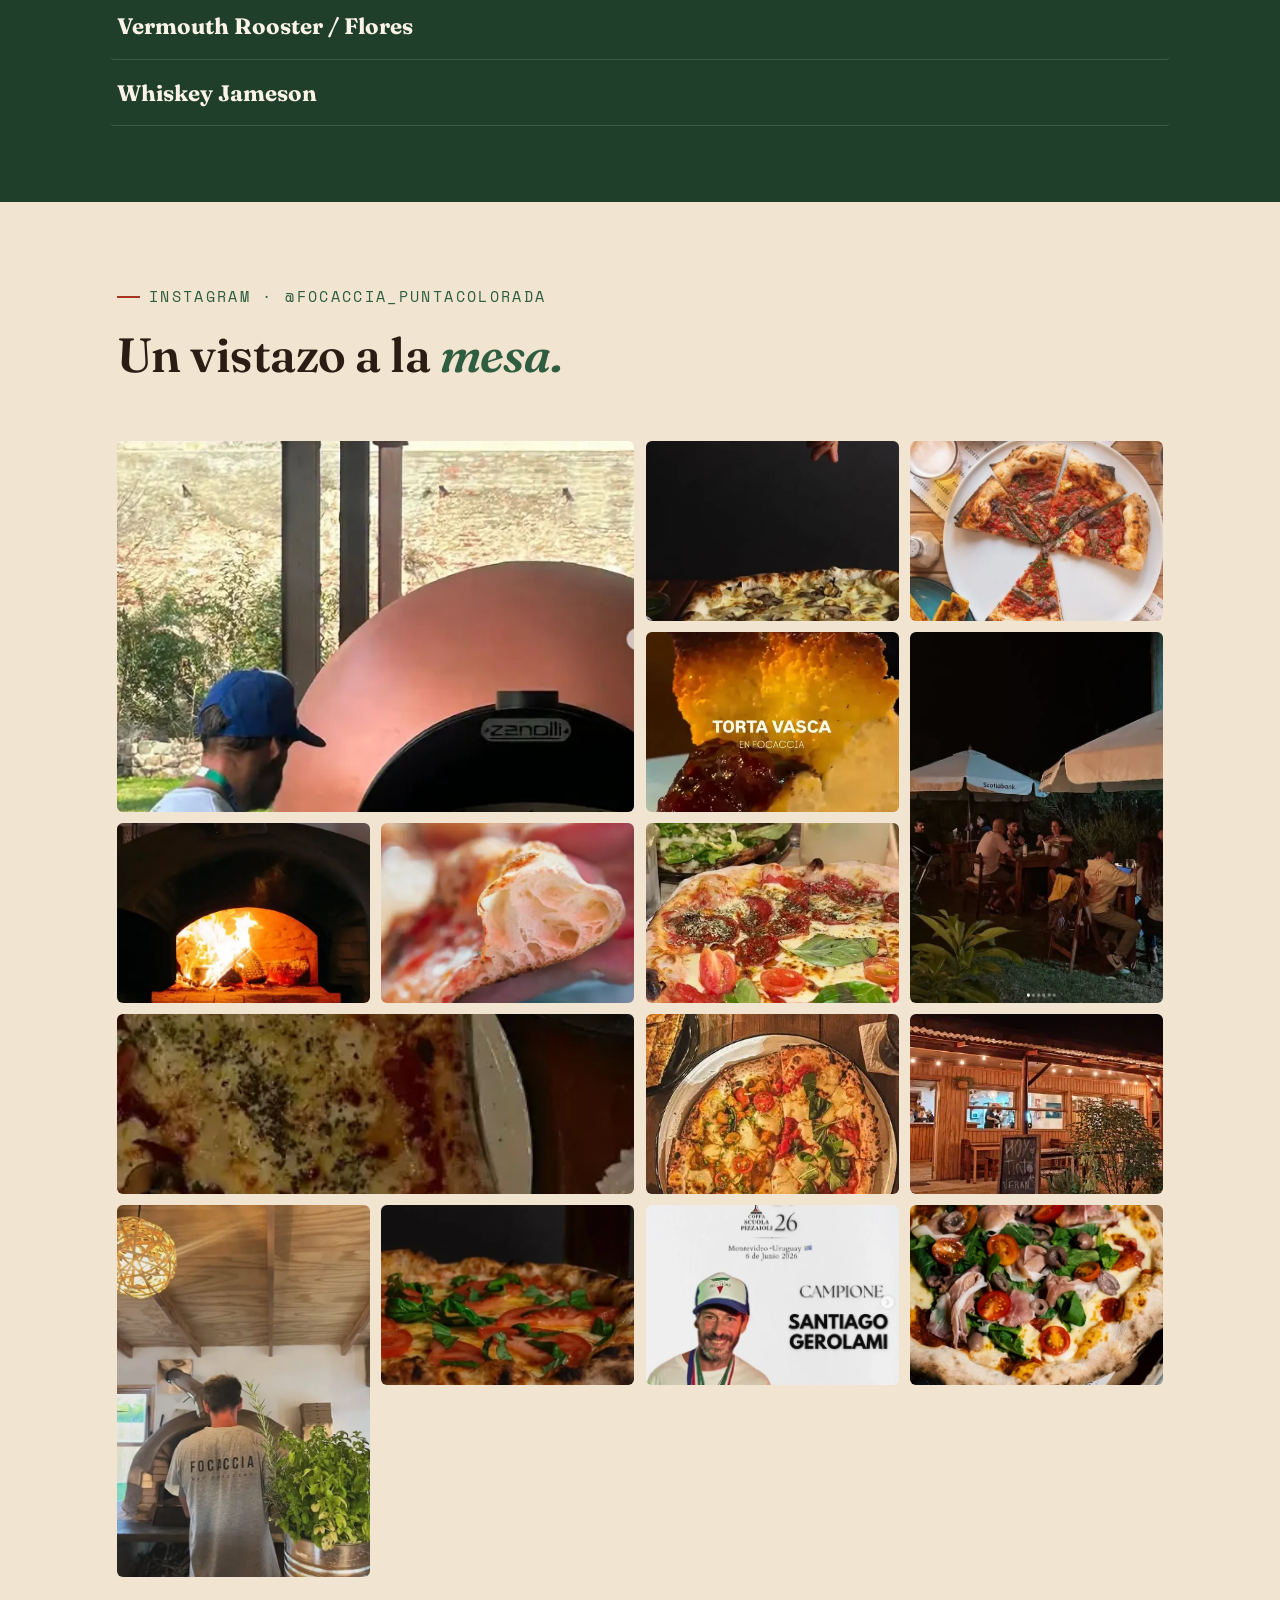
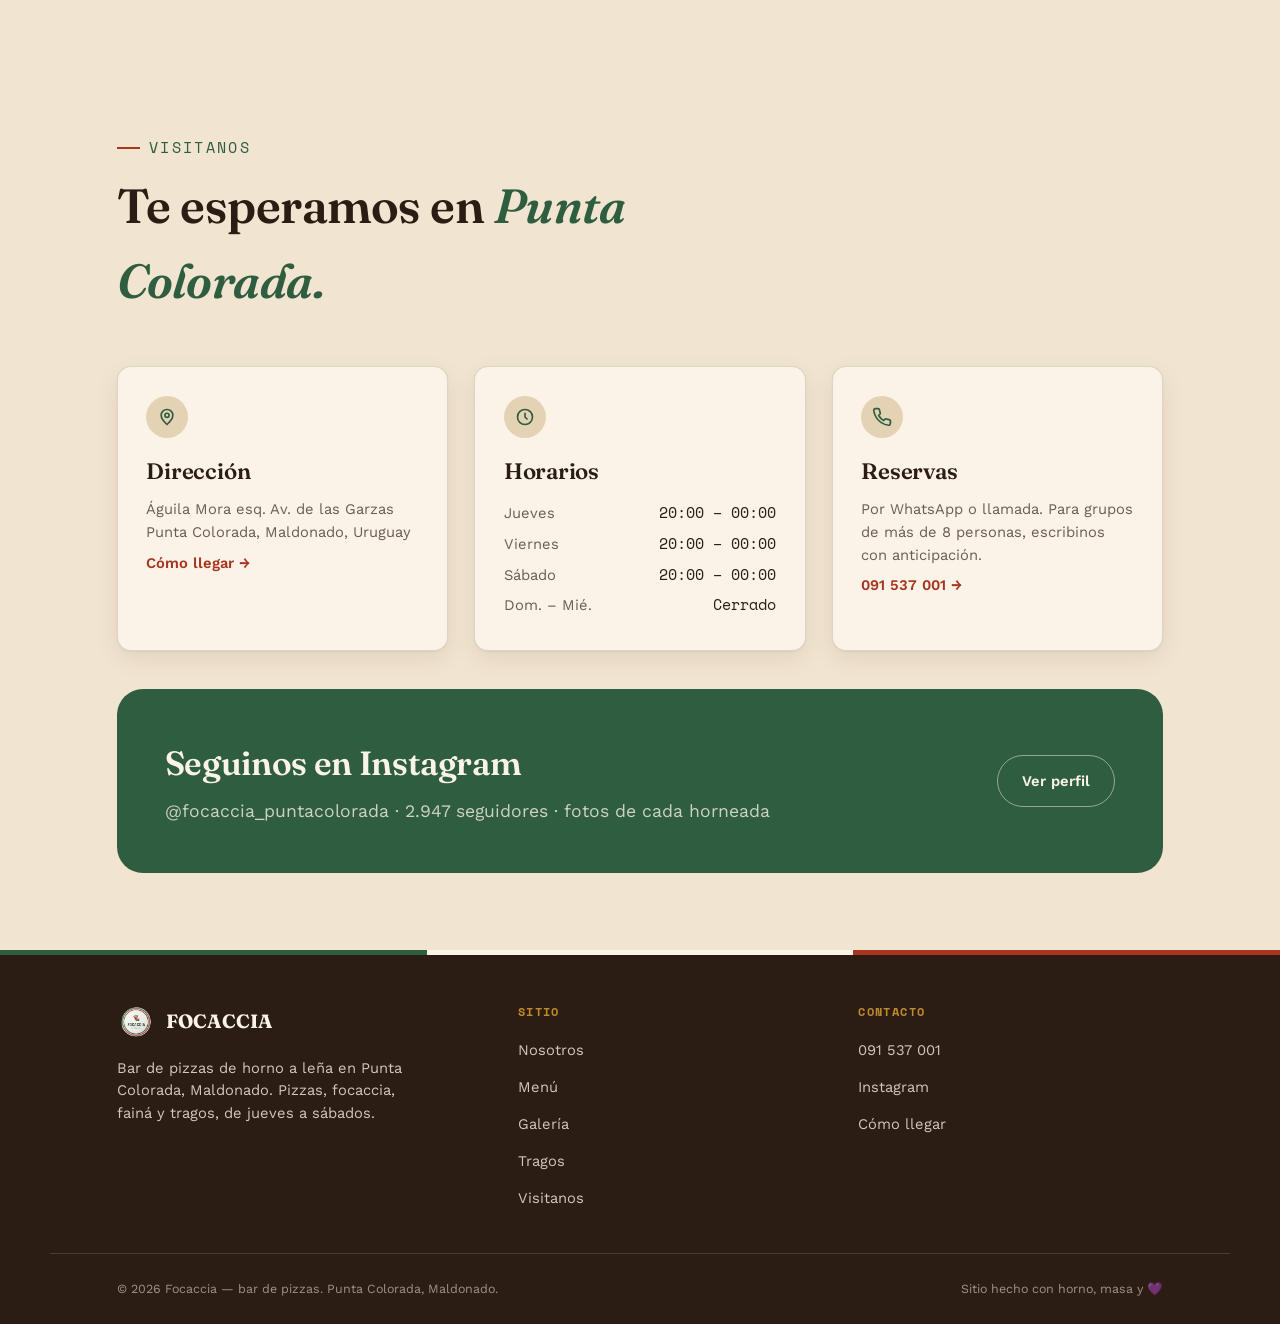
==== commit f9d68275: "fix: OG URLs apuntan a Netlify domain para preview de compartir" ====
--- a/index.html
+++ b/index.html
@@ -9,24 +9,24 @@
 <meta name="keywords" content="pizza Punta Colorada, bar de pizzas Maldonado, focaccia Uruguay, pizzeria Punta Colorada, restaurante Maldonado, tragos Punta Colorada">
 <meta name="author" content="FOCACCIA — bar de pizzas">
 <meta name="robots" content="index, follow">
-<link rel="canonical" href="https://www.focacciapuntacolorada.uy/">
+<link rel="canonical" href="https://focacciapcolorada.netlify.app/">
 
 <!-- Open Graph -->
 <meta property="og:type" content="website">
 <meta property="og:title" content="FOCACCIA — Bar de Pizzas en Punta Colorada">
 <meta property="og:description" content="Pizzas de horno a leña, focaccia, fainá, cazuelas, postres y tragos. Águila Mora esq. Av. de las Garzas, Punta Colorada, Maldonado.">
-<meta property="og:image" content="https://www.focacciapuntacolorada.uy/assets/img/og-image.png">
+<meta property="og:image" content="https://focacciapcolorada.netlify.app/assets/img/og-image.png">
 <meta property="og:image:width" content="1200">
 <meta property="og:image:height" content="630">
 <meta property="og:locale" content="es_UY">
-<meta property="og:url" content="https://www.focacciapuntacolorada.uy/">
+<meta property="og:url" content="https://focacciapcolorada.netlify.app/">
 <meta property="og:site_name" content="FOCACCIA">
 
 <!-- Twitter -->
 <meta name="twitter:card" content="summary_large_image">
 <meta name="twitter:title" content="FOCACCIA — Bar de Pizzas en Punta Colorada">
 <meta name="twitter:description" content="Pizzas de horno a leña, focaccia, fainá, cazuelas, postres y tragos en Punta Colorada, Maldonado.">
-<meta name="twitter:image" content="https://www.focacciapuntacolorada.uy/assets/img/og-image.png">
+<meta name="twitter:image" content="https://focacciapcolorada.netlify.app/assets/img/og-image.png">
 
 <meta name="theme-color" content="#2B1D14">
 <link rel="icon" type="image/png" sizes="32x32" href="assets/img/favicon-32.png">
@@ -43,7 +43,7 @@
   "@context": "https://schema.org",
   "@type": "Restaurant",
   "name": "FOCACCIA — bar de pizzas",
-  "image": "https://www.focacciapuntacolorada.uy/assets/img/hero-oven.webp",
+  "image": "https://focacciapcolorada.netlify.app/assets/img/hero-oven.webp",
   "servesCuisine": ["Pizza", "Italiana", "Focaccia"],
   "telephone": "+59891537001",
   "address": {
--- a/css/styles.css
+++ b/css/styles.css
@@ -206,26 +206,27 @@
 
 .primary-nav{
   position: fixed;
-  inset: 0 0 0 30%;
-  background: linear-gradient(135deg, var(--espresso) 0%, #3D2A1E 50%, var(--espresso) 100%);
-  color: var(--crema-alta);
+  inset: 0;
+  color: var(--espresso);
   display:flex;
   flex-direction:column;
-  justify-content:center;
-  padding: 2rem var(--gutter);
+  padding: 5rem var(--gutter) 2rem;
   transform: translateX(100%);
-  transition: transform var(--dur-2) var(--ease);
+  transition: transform var(--dur-2) var(--ease), background var(--dur-2) var(--ease);
   z-index: 105;
-  backdrop-filter: blur(12px);
-  -webkit-backdrop-filter: blur(12px);
-}
-.primary-nav.is-open{ transform: translateX(0); }
-.primary-nav ul{ display:flex; flex-direction:column; gap: 1.4rem; }
+}
+.primary-nav.is-open{
+  transform: translateX(0);
+  background-color: #b6e0bc;
+}
+.primary-nav.is-open .nav-contact{ background-color: #b6e0bc; }
+.primary-nav.is-open ul{ background-color: #b6e0bc; }
+.primary-nav ul{ display:flex; flex-direction:column; gap: 1.4rem; flex:1; justify-content:center; }
 .primary-nav a{
   text-decoration:none;
   font-family: var(--f-display);
   font-size: var(--step-2);
-  color: #FFFFFF;
+  color: var(--espresso);
   display:inline-flex;
   align-items:baseline;
   gap:.6rem;
@@ -233,25 +234,21 @@
   border-radius: var(--radius-s);
   transition: background var(--dur-1) var(--ease), color var(--dur-1) var(--ease);
 }
-.primary-nav a:hover{ background: #DEB06A; color: var(--espresso); }
+.primary-nav a:hover{ background: var(--oro-masa); color: var(--espresso); }
 .primary-nav a .num{
   font-family: var(--f-mono);
   font-size: .55em;
-  color: var(--oro-masa);
+  color: var(--rojo-italia);
 }
 .primary-nav .nav-contact{
-  margin-top: 2rem;
-  padding-top: 1.5rem;
-  border-top: 1px solid rgba(251,243,231,.2);
   font-family: var(--f-mono);
   font-size: var(--step--1);
-  color: rgba(251,243,231,.85);
+  color: var(--espresso-70);
   display:flex; flex-direction:column; gap:.6rem;
-  background: rgba(251,243,231,.08);
-  padding: 1.2rem;
-  border-radius: var(--radius-m);
-}
-.primary-nav .nav-contact a{ font-family: var(--f-mono); font-size: 1em; color: var(--crema-alta); font-weight:600; }
+  padding: 1.5rem 0 0 1.2rem;
+  border-left: 3px solid var(--rojo-italia);
+}
+.primary-nav .nav-contact a{ font-family: var(--f-mono); font-size: 1em; color: var(--rojo-italia); font-weight:600; }
 
 .nav-scrim{
   position: fixed; inset:0;
@@ -276,6 +273,9 @@
     transform:none;
     transition:none;
   }
+  .primary-nav.is-open{ background-color: initial; background-image: none; }
+  .primary-nav.is-open .nav-contact{ background-color: initial; }
+  .primary-nav.is-open ul{ background-color: initial; }
   .primary-nav ul{ flex-direction:row; align-items:center; gap: 2rem; }
   .primary-nav a{ font-family: var(--f-body); font-size: var(--step--1); color: var(--espresso); font-weight:600; text-transform:uppercase; letter-spacing:.06em; }
   .primary-nav a .num{ display:none; }
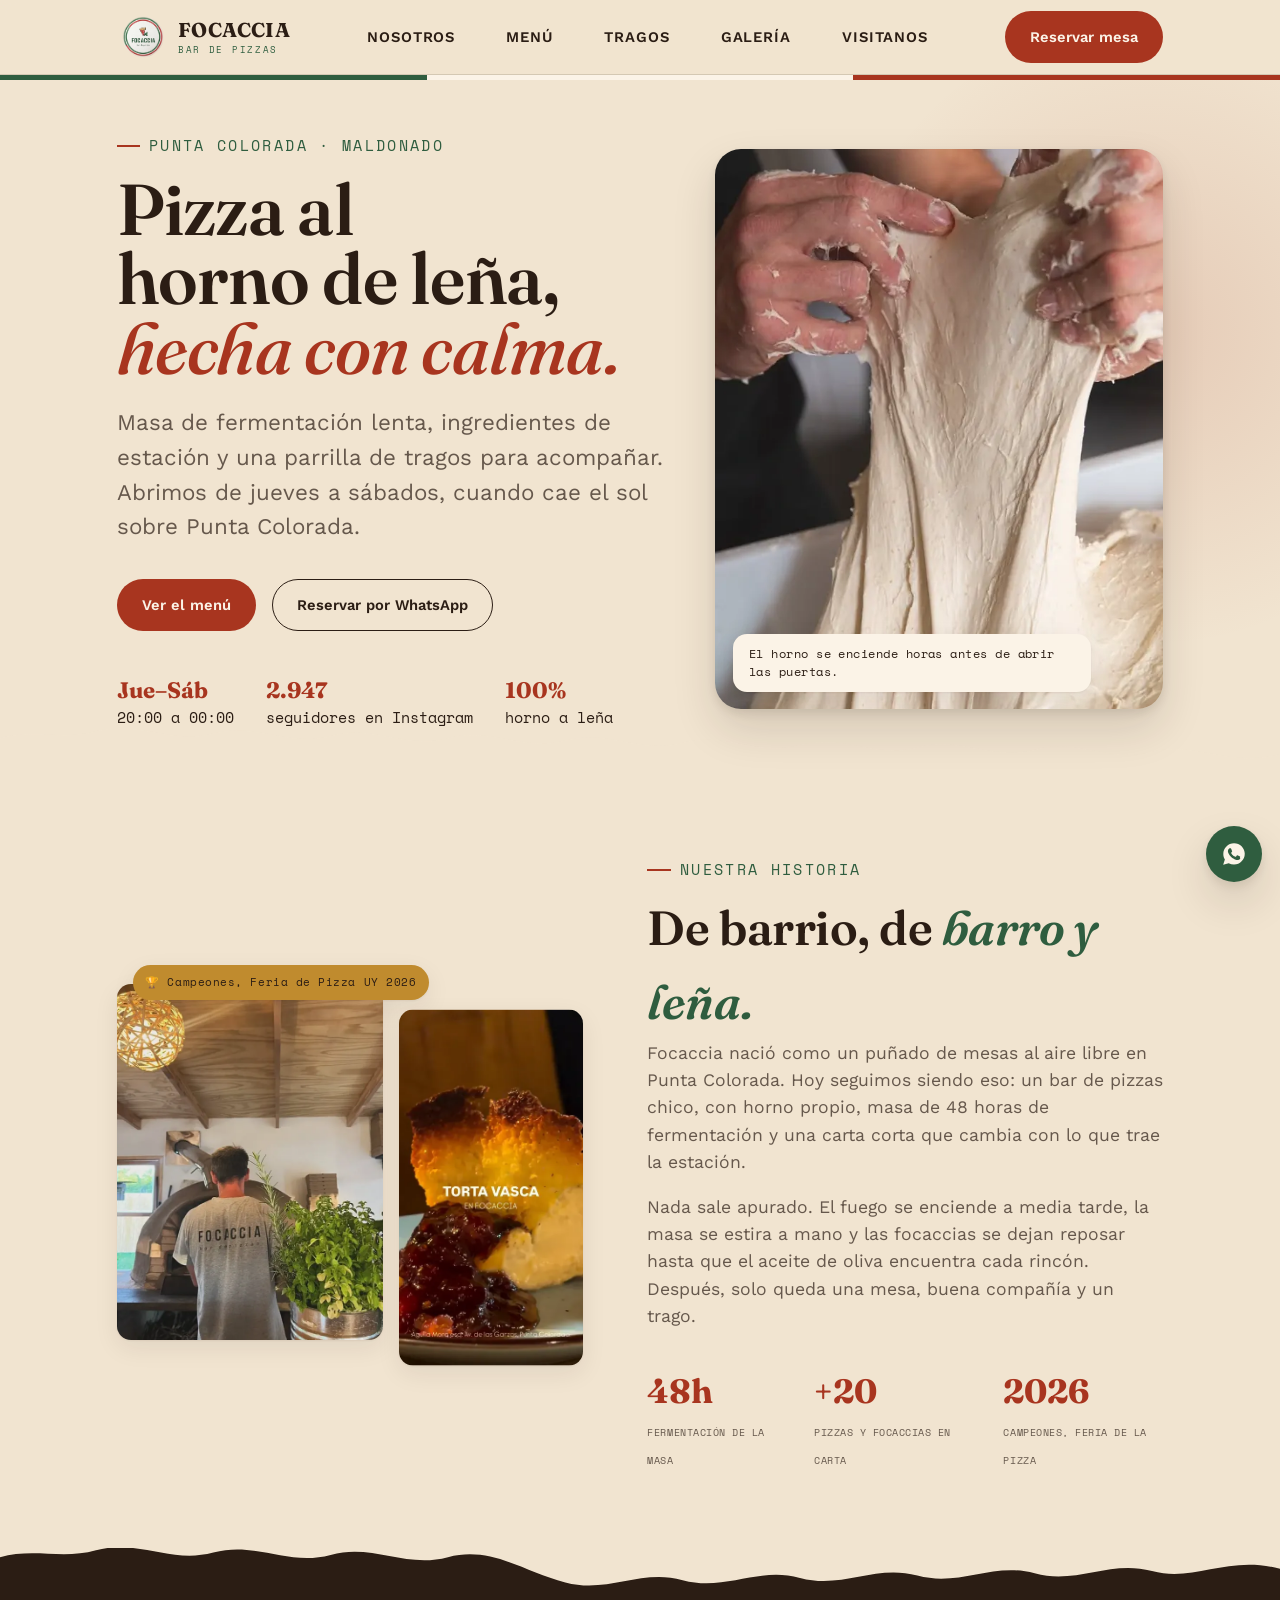
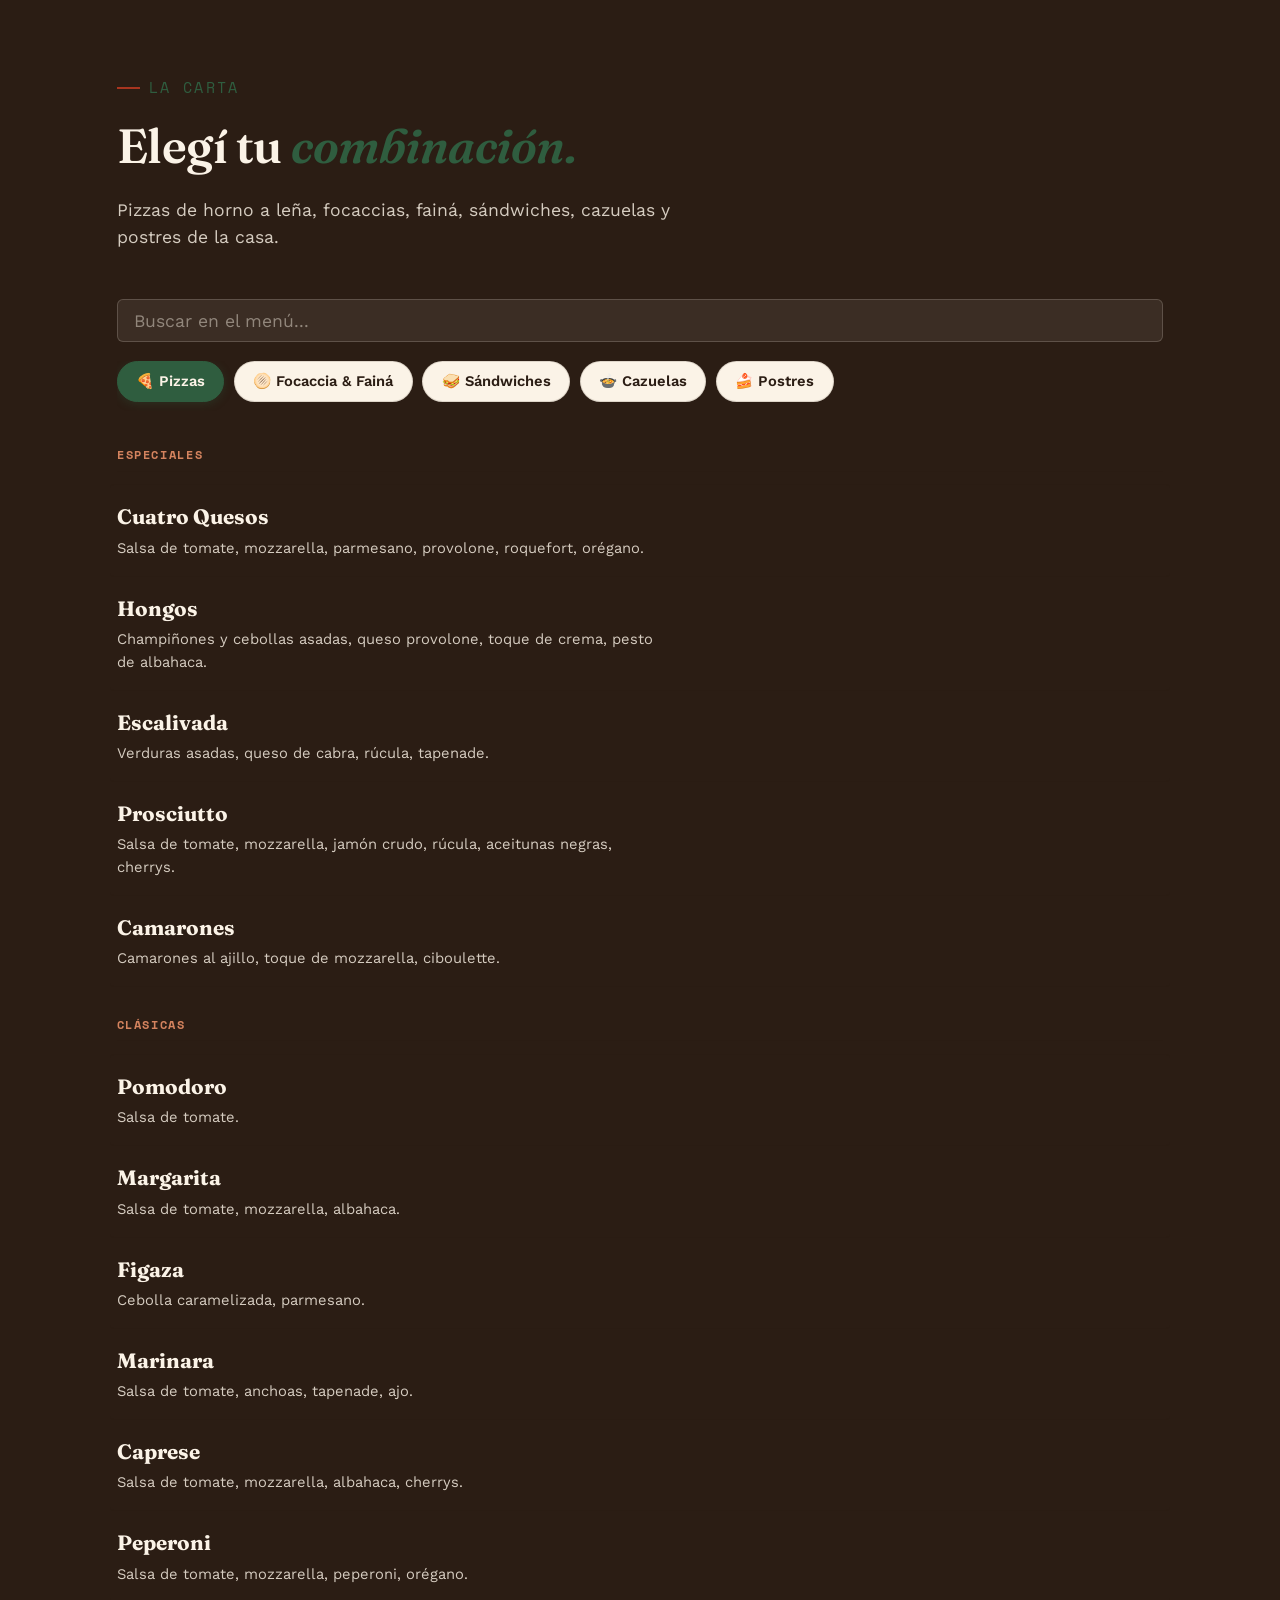
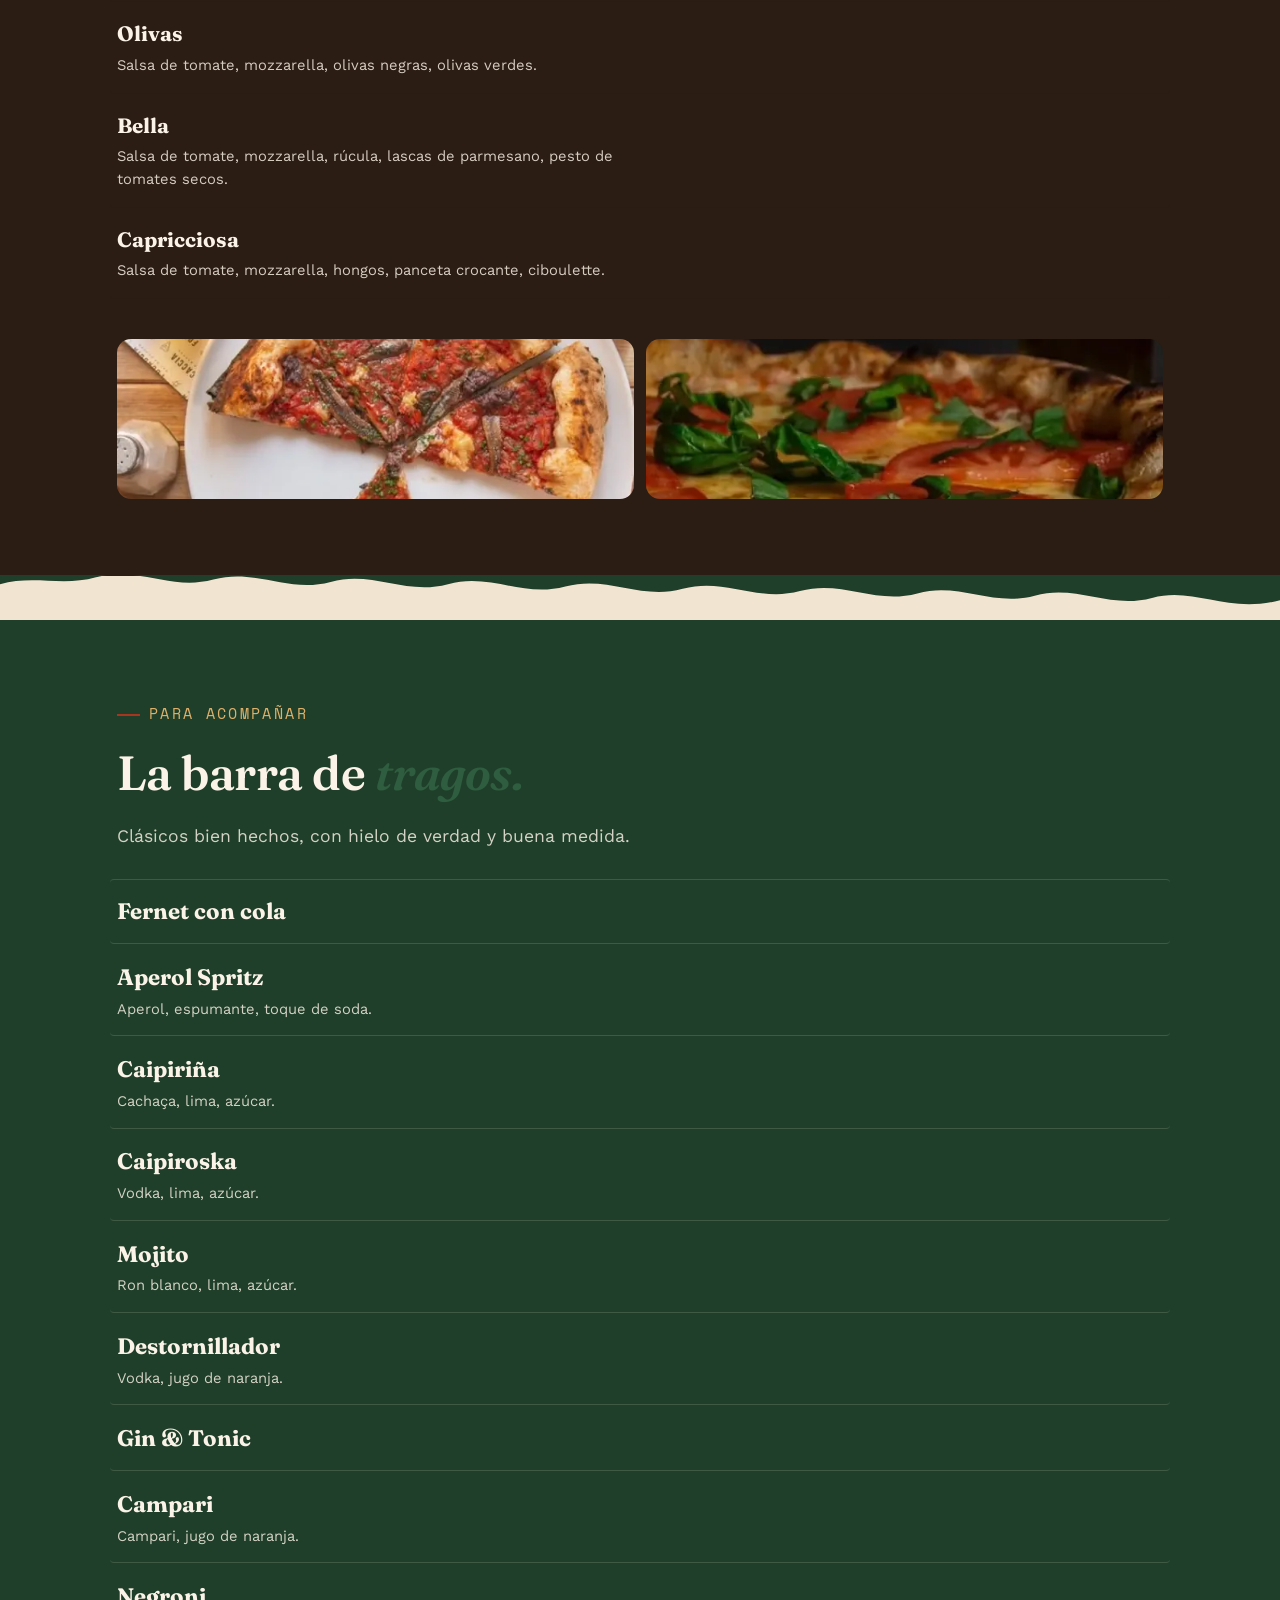
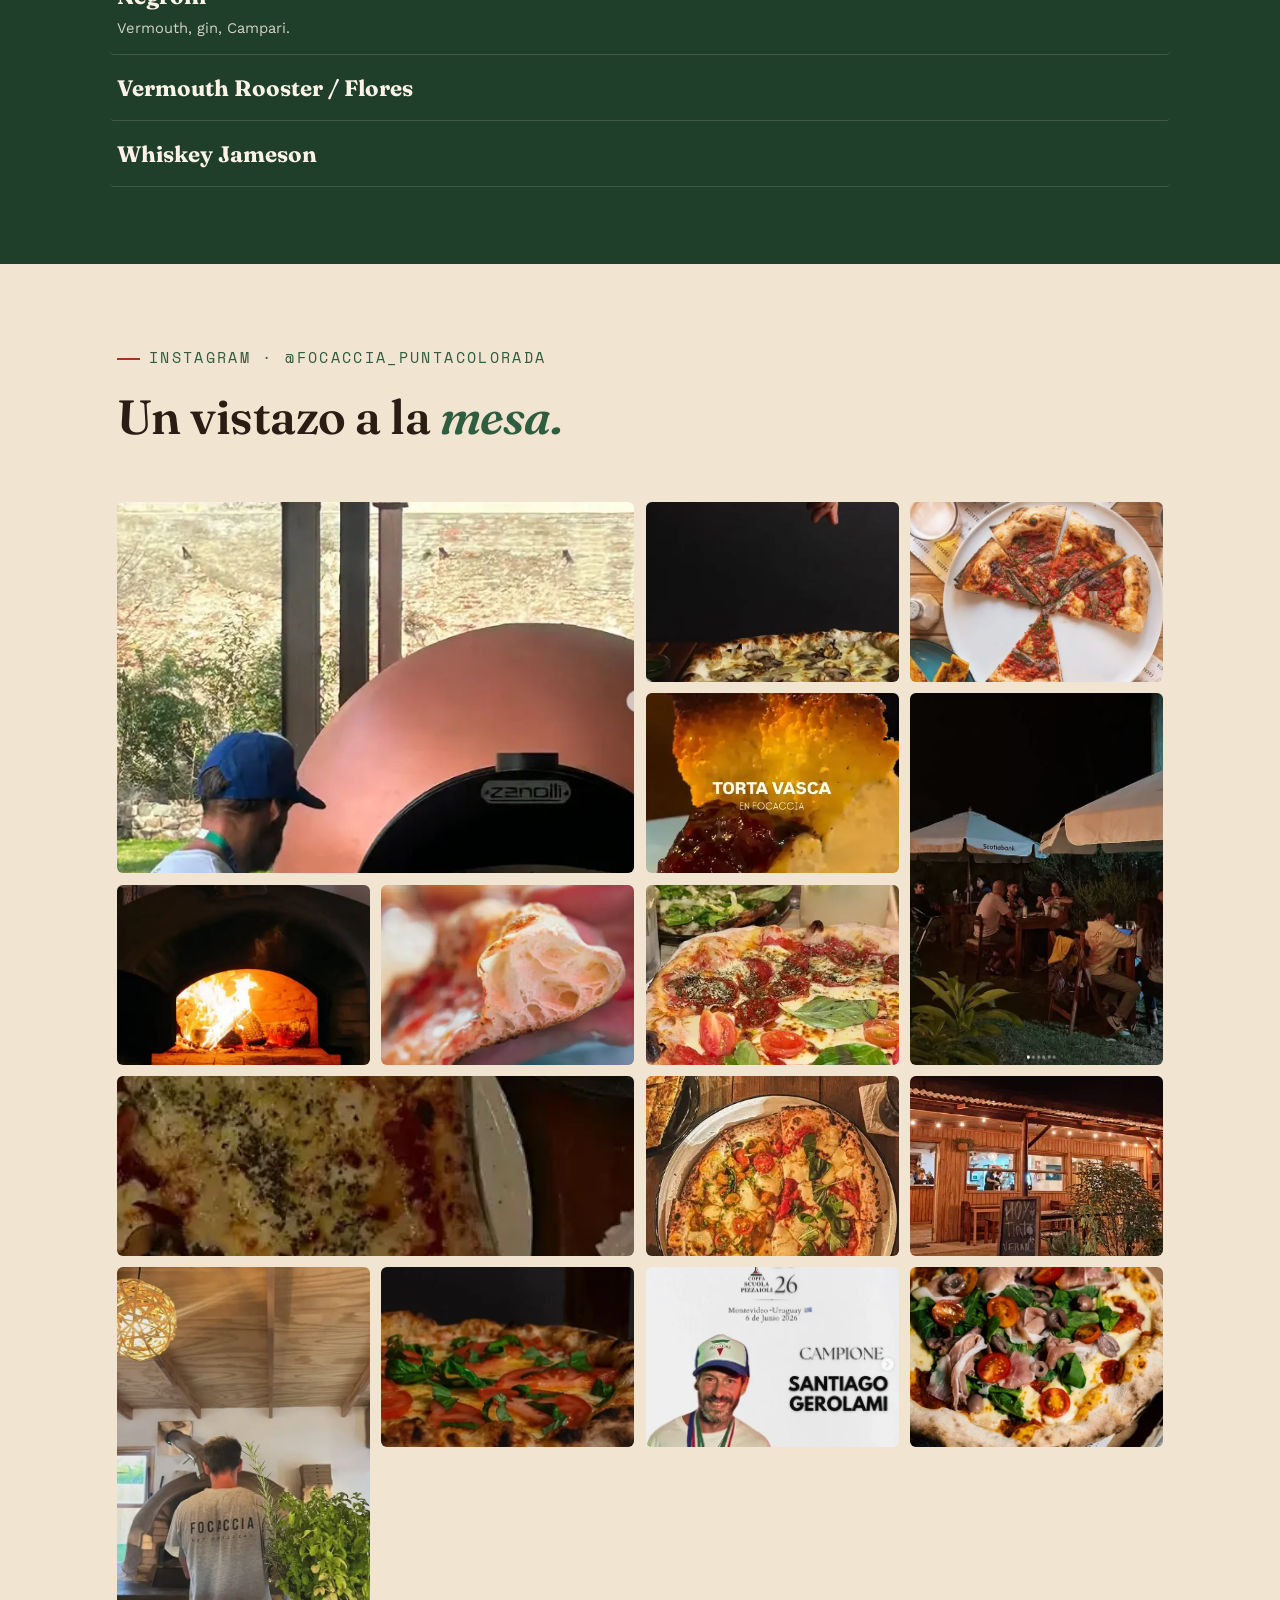
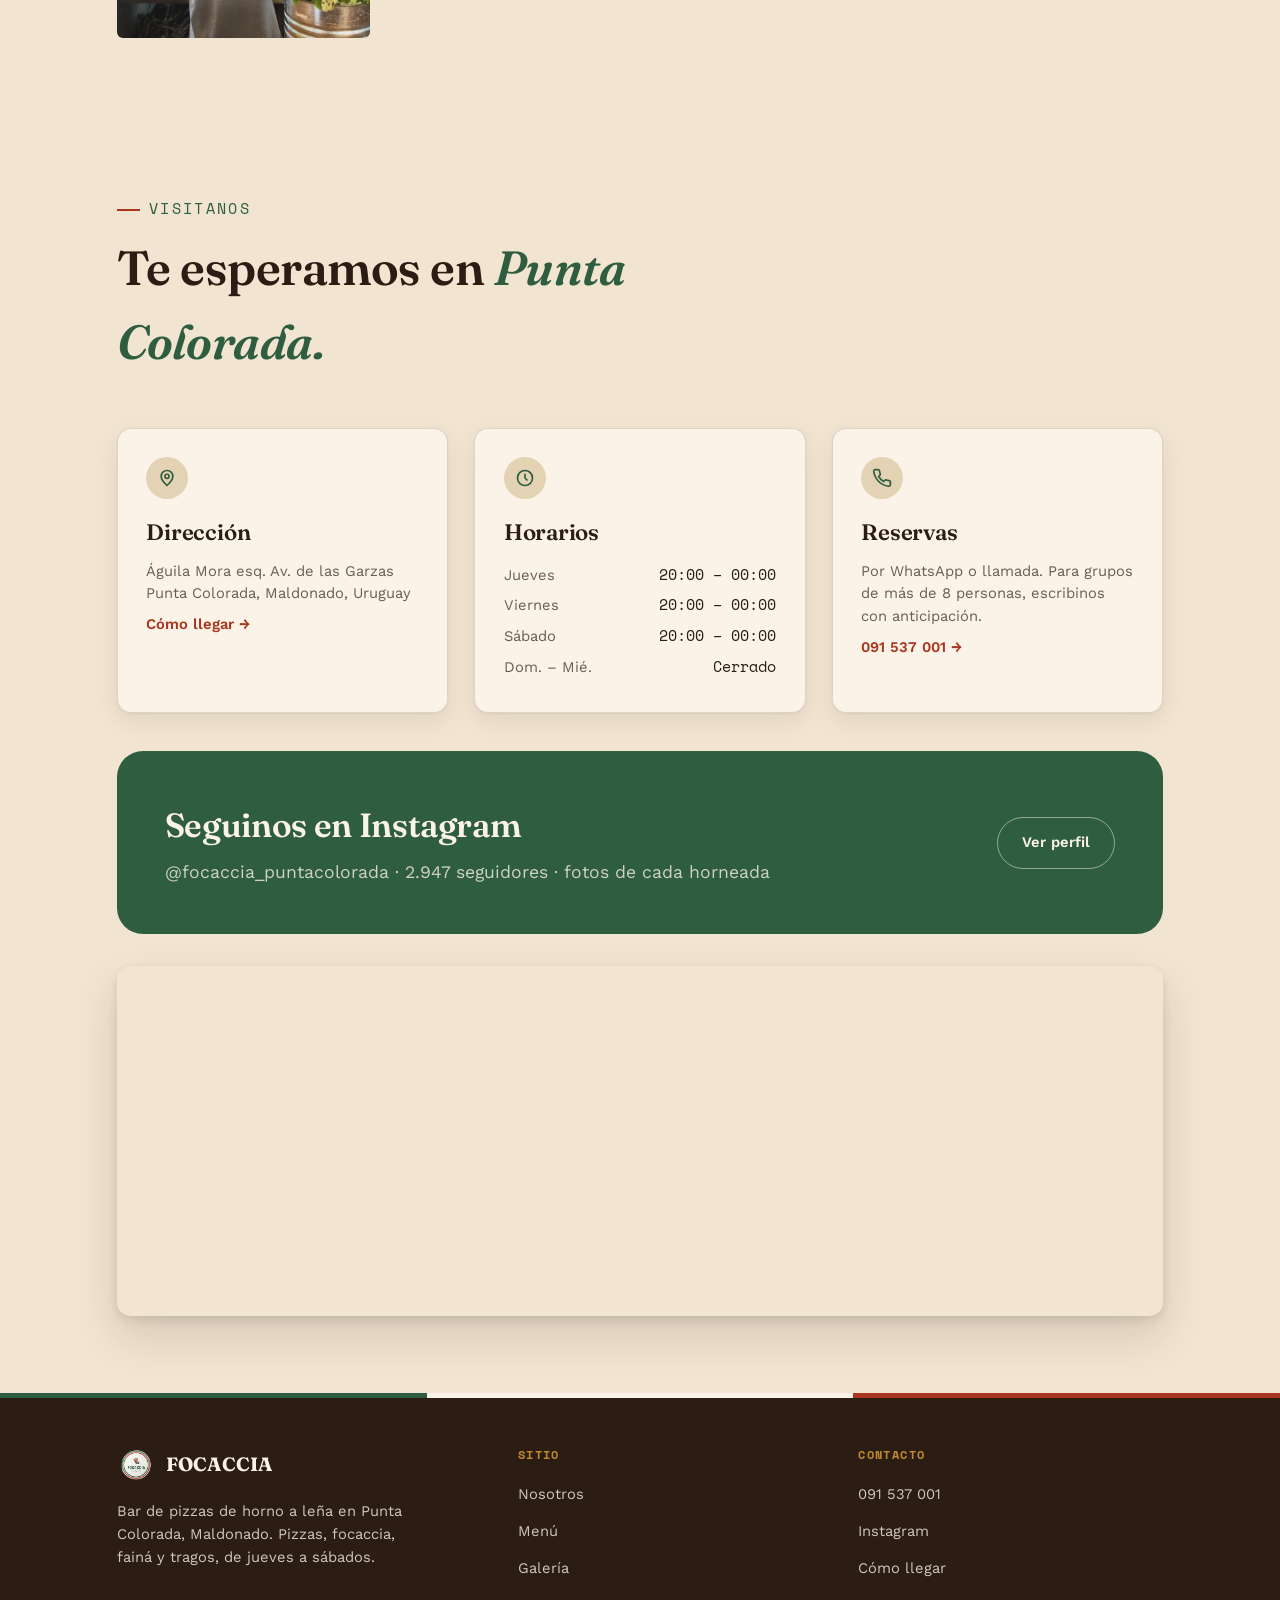
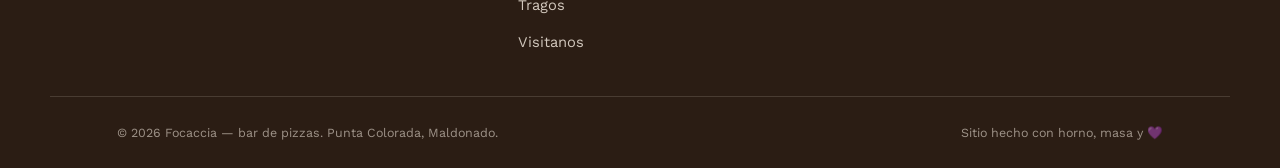
==== commit 9848c429: "v1.3: fixes de accesibilidad, UX, SEO y rendimiento - Fix contraste hover en items del menu (WCAG 4." ====
--- a/index.html
+++ b/index.html
@@ -3,19 +3,20 @@
 <html lang="es">
 <head>
 <meta charset="UTF-8">
-<meta name="viewport" content="width=device-width, initial-scale=1">
+<meta name="viewport" content="width=device-width, initial-scale=1, viewport-fit=cover">
 <title>FOCACCIA — Bar de Pizzas en Punta Colorada, Maldonado</title>
-<meta name="description" content="FOCACCIA, bar de pizzas al horno de leña en Punta Colorada, Maldonado. Pizzas, focaccia, fainá, sándwiches, cazuelas, postres y tragos. Jueves a sábados de 20:00 a 00:00.">
+<meta name="description" content="FOCACCIA, bar de pizzas al horno de leña en Punta Colorada, Maldonado. Pizzas, focaccia, fainá, sándwiches, cazuelas, postres y tragos. Jueves a sábados, 20 a 00hs.">
 <meta name="keywords" content="pizza Punta Colorada, bar de pizzas Maldonado, focaccia Uruguay, pizzeria Punta Colorada, restaurante Maldonado, tragos Punta Colorada">
 <meta name="author" content="FOCACCIA — bar de pizzas">
 <meta name="robots" content="index, follow">
 <link rel="canonical" href="https://focacciapcolorada.netlify.app/">
+<link rel="alternate" hreflang="es-UY" href="https://focacciapcolorada.netlify.app/">
 
 <!-- Open Graph -->
 <meta property="og:type" content="website">
 <meta property="og:title" content="FOCACCIA — Bar de Pizzas en Punta Colorada">
 <meta property="og:description" content="Pizzas de horno a leña, focaccia, fainá, cazuelas, postres y tragos. Águila Mora esq. Av. de las Garzas, Punta Colorada, Maldonado.">
-<meta property="og:image" content="https://focacciapcolorada.netlify.app/assets/img/og-image.png">
+<meta property="og:image" content="https://focacciapcolorada.netlify.app/assets/img/logo_3.png">
 <meta property="og:image:width" content="1200">
 <meta property="og:image:height" content="630">
 <meta property="og:locale" content="es_UY">
@@ -26,7 +27,7 @@
 <meta name="twitter:card" content="summary_large_image">
 <meta name="twitter:title" content="FOCACCIA — Bar de Pizzas en Punta Colorada">
 <meta name="twitter:description" content="Pizzas de horno a leña, focaccia, fainá, cazuelas, postres y tragos en Punta Colorada, Maldonado.">
-<meta name="twitter:image" content="https://focacciapcolorada.netlify.app/assets/img/og-image.png">
+<meta name="twitter:image" content="https://focacciapcolorada.netlify.app/assets/img/logo_3.png">
 
 <meta name="theme-color" content="#2B1D14">
 <link rel="icon" type="image/png" sizes="32x32" href="assets/img/favicon-32.png">
@@ -60,6 +61,8 @@
     "closes": "00:00"
   }],
   "sameAs": ["https://www.instagram.com/focaccia_puntacolorada"]
+  /*, "aggregateRating": { "@type": "AggregateRating", "ratingValue": "4.8", "reviewCount": "47" }*/
+  /*, "hasMenu": { "@type": "Menu", "name": "Menú FOCACCIA", "hasMenuSection": [{ "@type": "MenuSection", "name": "Pizzas", "hasMenuItem": [{ "@type": "MenuItem", "name": "Cuatro Quesos" }] }] }*/
 }
 </script>
 </head>
@@ -163,6 +166,10 @@
         <p class="eyebrow">La carta</p>
         <h2 id="menu-title" class="section-title">Elegí tu <em>combinación.</em></h2>
         <p class="section-sub">Pizzas de horno a leña, focaccias, fainá, sándwiches, cazuelas y postres de la casa. </p>
+      </div>
+
+      <div class="menu-search">
+        <input type="search" class="menu-search-input" id="menuSearch" placeholder="Buscar en el menú..." aria-label="Buscar platos en el menú">
       </div>
 
       <div class="menu-tabs" role="tablist" aria-label="Categorías del menú" id="menuTabs">
@@ -345,7 +352,7 @@
           <span class="gallery-caption">Aceitunas y tapenade</span>
         </a>
         <a href="assets/img/gallery-4.webp" data-caption="Detalle de la preparación">
-          <img data-src="assets/img/gallery-4.webp" alt="Detalle de ingredientes frescos sobre la mesa de preparación" width="600" height="800" loading="lazy">
+          <img data-src="assets/img/gallery-4.webp" alt="Detalle de ingredientes frescos sobre la mesa de preparación" width="574" height="809" loading="lazy">
           <span class="gallery-caption">Ingredientes frescos</span>
         </a>
         <a href="assets/img/drinks.webp" data-caption="La barra de tragos lista para servir">
@@ -353,7 +360,7 @@
           <span class="gallery-caption">La barra de tragos</span>
         </a>
         <a href="assets/img/gallery-5.webp" data-caption="Un momento en la cocina">
-          <img data-src="assets/img/gallery-5.webp" alt="Momento de la cocina capturando el arte de la pizza artesanal" width="600" height="800" loading="lazy">
+          <img data-src="assets/img/gallery-5.webp" alt="Momento de la cocina capturando el arte de la pizza artesanal" width="337" height="519" loading="lazy">
           <span class="gallery-caption">En la cocina</span>
         </a>
         <a href="assets/img/postre.webp" data-caption="Torta vasca con dulce de tomate">
@@ -361,7 +368,7 @@
           <span class="gallery-caption">Torta vasca</span>
         </a>
         <a href="assets/img/gallery-6.webp" data-caption="El horno de barro, nuestra pieza central">
-          <img data-src="assets/img/gallery-6.webp" alt="Horno de barro a leña con fuego encendido, pieza central del local" width="600" height="800" loading="lazy">
+          <img data-src="assets/img/gallery-6.webp" alt="Horno de barro a leña con fuego encendido, pieza central del local" width="362" height="611" loading="lazy">
           <span class="gallery-caption">El horno de barro</span>
         </a>
         <a href="assets/img/staff.webp" data-caption="Nuestro equipo en acción">
@@ -373,11 +380,11 @@
           <span class="gallery-caption">Albahaca y cherry</span>
         </a>
         <a href="assets/img/award.webp" data-caption="Premio Feria de la Pizza UY 2026">
-          <img data-src="assets/img/award.webp" alt="Trofeo de campeones de la Feria de la Pizza Uruguay 2026" width="600" height="800" loading="lazy">
+          <img data-src="assets/img/award.webp" alt="Trofeo de campeones de la Feria de la Pizza Uruguay 2026" width="519" height="615" loading="lazy">
           <span class="gallery-caption">Campeones 2026</span>
         </a>
         <a href="assets/img/hero-pizza.webp" data-caption="Pizza recién salida del horno">
-          <img data-src="assets/img/hero-pizza.webp" alt="Pizza artesanal recién horneada con ingredientes frescos" width="600" height="800" loading="lazy">
+          <img data-src="assets/img/hero-pizza.webp" alt="Pizza artesanal recién horneada con ingredientes frescos" width="682" height="818" loading="lazy">
           <span class="gallery-caption">Del horno a la mesa</span>
         </a>
       </div>
@@ -434,6 +441,10 @@
           <p>@focaccia_puntacolorada · 2.947 seguidores · fotos de cada horneada</p>
         </div>
         <a class="btn btn-ghost-light" href="https://www.instagram.com/focaccia_puntacolorada" target="_blank" rel="noopener">Ver perfil</a>
+      </div>
+
+      <div class="map-embed reveal">
+        <iframe src="https://maps.google.com/maps?q=-34.8934,-55.2521&z=15&output=embed" width="100%" height="350" style="border:0;" allowfullscreen loading="lazy" referrerpolicy="no-referrer-when-downgrade" title="Ubicación de Focaccia en Punta Colorada, Maldonado"></iframe>
       </div>
     </div>
   </section>
@@ -480,6 +491,8 @@
   <svg width="26" height="26" viewBox="0 0 24 24" fill="currentColor" aria-hidden="true"><path d="M12.04 2C6.58 2 2.13 6.45 2.13 11.91c0 1.87.5 3.62 1.44 5.13L2 22l5.1-1.54a9.86 9.86 0 0 0 4.94 1.31c5.46 0 9.9-4.45 9.9-9.91S17.5 2 12.04 2Zm5.8 14.13c-.24.68-1.4 1.3-1.93 1.35-.5.05-1.03.24-3.45-.72-2.9-1.16-4.77-4.09-4.92-4.28-.14-.19-1.17-1.56-1.17-2.98 0-1.42.75-2.11 1.02-2.4.27-.29.58-.36.78-.36h.55c.18 0 .42-.03.64.5.24.55.8 1.9.86 2.04.07.14.11.3.02.48-.09.19-.14.3-.27.46-.14.16-.29.36-.41.48-.14.14-.28.29-.12.56.16.28.7 1.16 1.5 1.88 1.04.93 1.9 1.22 2.18 1.36.28.14.44.12.6-.07.16-.2.7-.82.89-1.1.19-.28.37-.23.62-.14.25.1 1.6.76 1.87.9.27.14.46.2.52.32.07.12.07.66-.17 1.34Z"/></svg>
 </a>
 
+<div class="toast" id="toast" role="status" aria-live="polite"></div>
+
 <!-- Lightbox de galería -->
 <div class="lightbox" id="lightbox" role="dialog" aria-modal="true" aria-label="Galería de imágenes" hidden>
   <button class="lightbox-close" id="lightboxClose" aria-label="Cerrar galería">✕</button>
--- a/css/styles.css
+++ b/css/styles.css
@@ -11,6 +11,7 @@
   --espresso-70:  rgba(43,29,20,.7);
   --verde-italia: #2F5D3F;   /* verde bandera, tono profundo */
   --verde-oscuro: #1F3F2A;
+  --verde-claro:  #b6e0bc;   /* fondo menú mobile */
   --rojo-italia:  #A8351F;   /* rojo bandera, tono ladrillo/tomate */
   --rojo-oscuro:  #7E2515;
   --oro-masa:     #C08B2E;   /* dorado trigo — acento de precios */
@@ -213,14 +214,16 @@
   padding: 5rem var(--gutter) 2rem;
   transform: translateX(100%);
   transition: transform var(--dur-2) var(--ease), background var(--dur-2) var(--ease);
+  visibility: hidden;
   z-index: 105;
 }
 .primary-nav.is-open{
   transform: translateX(0);
-  background-color: #b6e0bc;
-}
-.primary-nav.is-open .nav-contact{ background-color: #b6e0bc; }
-.primary-nav.is-open ul{ background-color: #b6e0bc; }
+  visibility: visible;
+  background-color: var(--verde-claro);
+}
+.primary-nav.is-open .nav-contact{ background-color: var(--verde-claro); }
+.primary-nav.is-open ul{ background-color: var(--verde-claro); }
 .primary-nav ul{ display:flex; flex-direction:column; gap: 1.4rem; flex:1; justify-content:center; }
 .primary-nav a{
   text-decoration:none;
@@ -235,6 +238,7 @@
   transition: background var(--dur-1) var(--ease), color var(--dur-1) var(--ease);
 }
 .primary-nav a:hover{ background: var(--oro-masa); color: var(--espresso); }
+.primary-nav a.is-active{ background: rgba(47,93,63,.12); color: var(--verde-italia); }
 .primary-nav a .num{
   font-family: var(--f-mono);
   font-size: .55em;
@@ -272,12 +276,14 @@
     padding:0;
     transform:none;
     transition:none;
+    visibility: visible;
   }
   .primary-nav.is-open{ background-color: initial; background-image: none; }
   .primary-nav.is-open .nav-contact{ background-color: initial; }
   .primary-nav.is-open ul{ background-color: initial; }
   .primary-nav ul{ flex-direction:row; align-items:center; gap: 2rem; }
   .primary-nav a{ font-family: var(--f-body); font-size: var(--step--1); color: var(--espresso); font-weight:600; text-transform:uppercase; letter-spacing:.06em; }
+  .primary-nav a.is-active{ color: var(--verde-italia); text-decoration: underline; text-underline-offset: 4px; text-decoration-thickness: 2px; }
   .primary-nav a .num{ display:none; }
   .primary-nav .nav-contact{ display:none; }
   .nav-scrim{ display:none; }
@@ -493,6 +499,7 @@
   display:flex;
   gap: .6rem;
   overflow-x: auto;
+  -webkit-overflow-scrolling: touch;
   padding-bottom: .6rem;
   margin-bottom: 2.2rem;
   scrollbar-width: thin;
@@ -521,10 +528,12 @@
   border-radius: 999px;
   font-weight:600;
   font-size: var(--step--1);
+  line-height: 1.2;
   cursor:pointer;
   transition: background var(--dur-1) var(--ease), color var(--dur-1) var(--ease), border-color var(--dur-1) var(--ease), transform .15s var(--ease), box-shadow var(--dur-1) var(--ease);
   white-space:nowrap;
 }
+.menu-tab span{ vertical-align: middle; }
 .menu-tab:hover{ border-color: var(--verde-italia); background: rgba(251,243,231,.92); }
 .menu-tab:active{ transform: scale(0.97); }
 .menu-tab[aria-selected="true"]{
@@ -574,6 +583,7 @@
 .menu-item{ transition: background .2s var(--ease); border-radius: 4px; margin-inline: -.4rem; padding-inline: .4rem; }
 .menu-item:hover{ background: #DEB06A; }
 .menu-item:hover .menu-item-name{ color: var(--espresso); }
+.menu-item:hover .menu-item-desc{ color: var(--espresso); }
 .section:not(.on-espresso) .menu-item:hover{ background: #DEB06A; }
 
 .menu-panel-sub{ margin-bottom: 1.4rem; }
@@ -618,7 +628,16 @@
   overflow:hidden;
   position:relative;
   height: 100%;
-}
+  background: var(--masa);
+}
+.gallery-grid a::before{
+  content:"";
+  position:absolute; inset:0;
+  background: linear-gradient(90deg, transparent, rgba(255,255,255,.15), transparent);
+  animation: shimmer 1.5s infinite;
+  z-index:0;
+}
+.gallery-grid a:has(img.is-loaded)::before{ display:none; }
 .gallery-grid img{
   width:100%; height:100%; object-fit:cover;
   aspect-ratio: 1/1;
@@ -693,6 +712,7 @@
 .lightbox-spinner.is-visible{ opacity:1; }
 .lightbox-spinner svg{ animation: spin 1s linear infinite; }
 @keyframes spin{ to{ transform: rotate(360deg); } }
+@keyframes shimmer{ from{ transform: translateX(-100%); } to{ transform: translateX(100%); } }
 
 .lightbox-close{
   position:absolute; top: .8rem; right: .8rem;
@@ -874,7 +894,8 @@
 /* Botón flotante WhatsApp */
 .whatsapp-fab{
   position: fixed;
-  right: 1.1rem; bottom: 1.1rem;
+  right: calc(1.1rem + env(safe-area-inset-right, 0px));
+  bottom: calc(1.1rem + env(safe-area-inset-bottom, 0px));
   z-index: 90;
   background: var(--verde-italia);
   color: var(--crema-alta);
@@ -891,6 +912,65 @@
 .reveal{ opacity:0; transform: translateY(22px); transition: opacity .7s var(--ease), transform .7s var(--ease); }
 .reveal.is-visible{ opacity:1; transform:none; }
 
+/* Toast de feedback */
+.toast{
+  position:fixed;
+  bottom: calc(5rem + env(safe-area-inset-bottom, 0px));
+  left:50%; transform: translateX(-50%) translateY(12px);
+  background: var(--espresso);
+  color: var(--crema-alta);
+  font-family: var(--f-body);
+  font-size: var(--step--1);
+  padding: .6rem 1.2rem;
+  border-radius: var(--radius-s);
+  box-shadow: var(--shadow-2);
+  opacity:0;
+  pointer-events:none;
+  transition: opacity .25s var(--ease), transform .25s var(--ease);
+  z-index: 200;
+  white-space: nowrap;
+}
+.toast.is-visible{
+  opacity:1;
+  transform: translateX(-50%) translateY(0);
+  pointer-events:auto;
+}
+
+/* Mapa embebido */
+.map-embed{
+  margin-top: 2rem;
+  border-radius: var(--radius-m);
+  overflow: hidden;
+  box-shadow: var(--shadow-2);
+}
+.map-embed iframe{
+  display:block;
+  width:100%;
+  height:350px;
+  border:0;
+}
+
+/* Buscador del menú */
+.menu-search{ margin-bottom: 1.2rem; }
+.menu-search-input{
+  width:100%;
+  padding: .65rem 1rem;
+  font-family: var(--f-body);
+  font-size: var(--step-0);
+  color: var(--crema-alta);
+  background: rgba(251,243,231,.08);
+  border: 1px solid rgba(251,243,231,.18);
+  border-radius: var(--radius-s);
+  outline: none;
+  transition: border-color .2s var(--ease), background .2s var(--ease);
+}
+.menu-search-input::placeholder{ color: rgba(251,243,231,.45); }
+.menu-search-input:focus{
+  border-color: var(--oro-masa);
+  background: rgba(251,243,231,.12);
+}
+.menu-search-input::-webkit-search-cancel-button{ filter: invert(1); }
+
 /* Utilidad de columnas responsivas para grillas de tarjetas */
 .grid-2{ display:grid; gap: 1.4rem; }
 @media (min-width: 700px){ .grid-2{ grid-template-columns: 1fr 1fr; } }
@@ -907,6 +987,7 @@
   .about-stats{ gap: 1rem; }
   .about-stats div strong{ font-size: var(--step-1); }
   .about-stats div span{ font-size: .58rem; }
+  .about-badge{ top: -.8rem; left: .6rem; font-size: .6rem; padding: .45rem .65rem; }
   .gallery-grid{ grid-auto-rows: 150px; }
   .contact-card{ padding: 1.4rem; }
   .map-cta{ flex-direction:column; align-items:flex-start; }
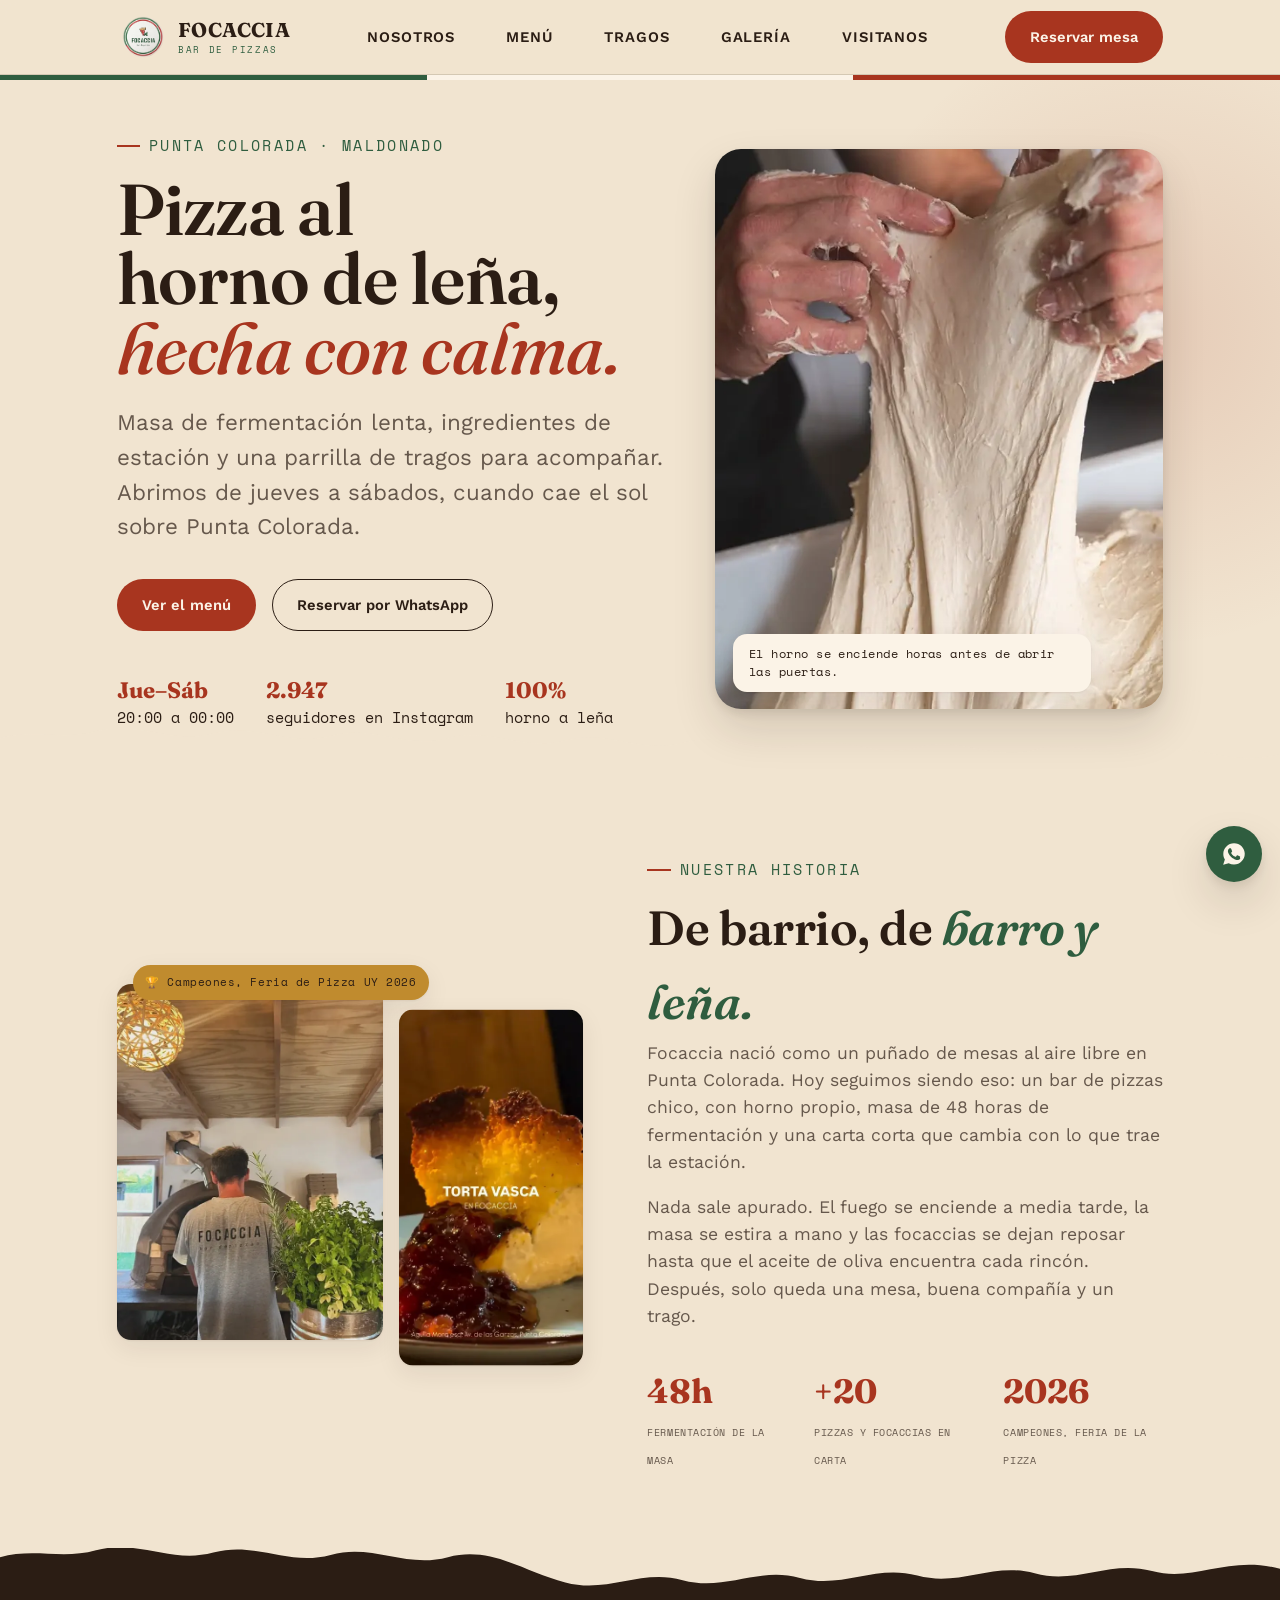
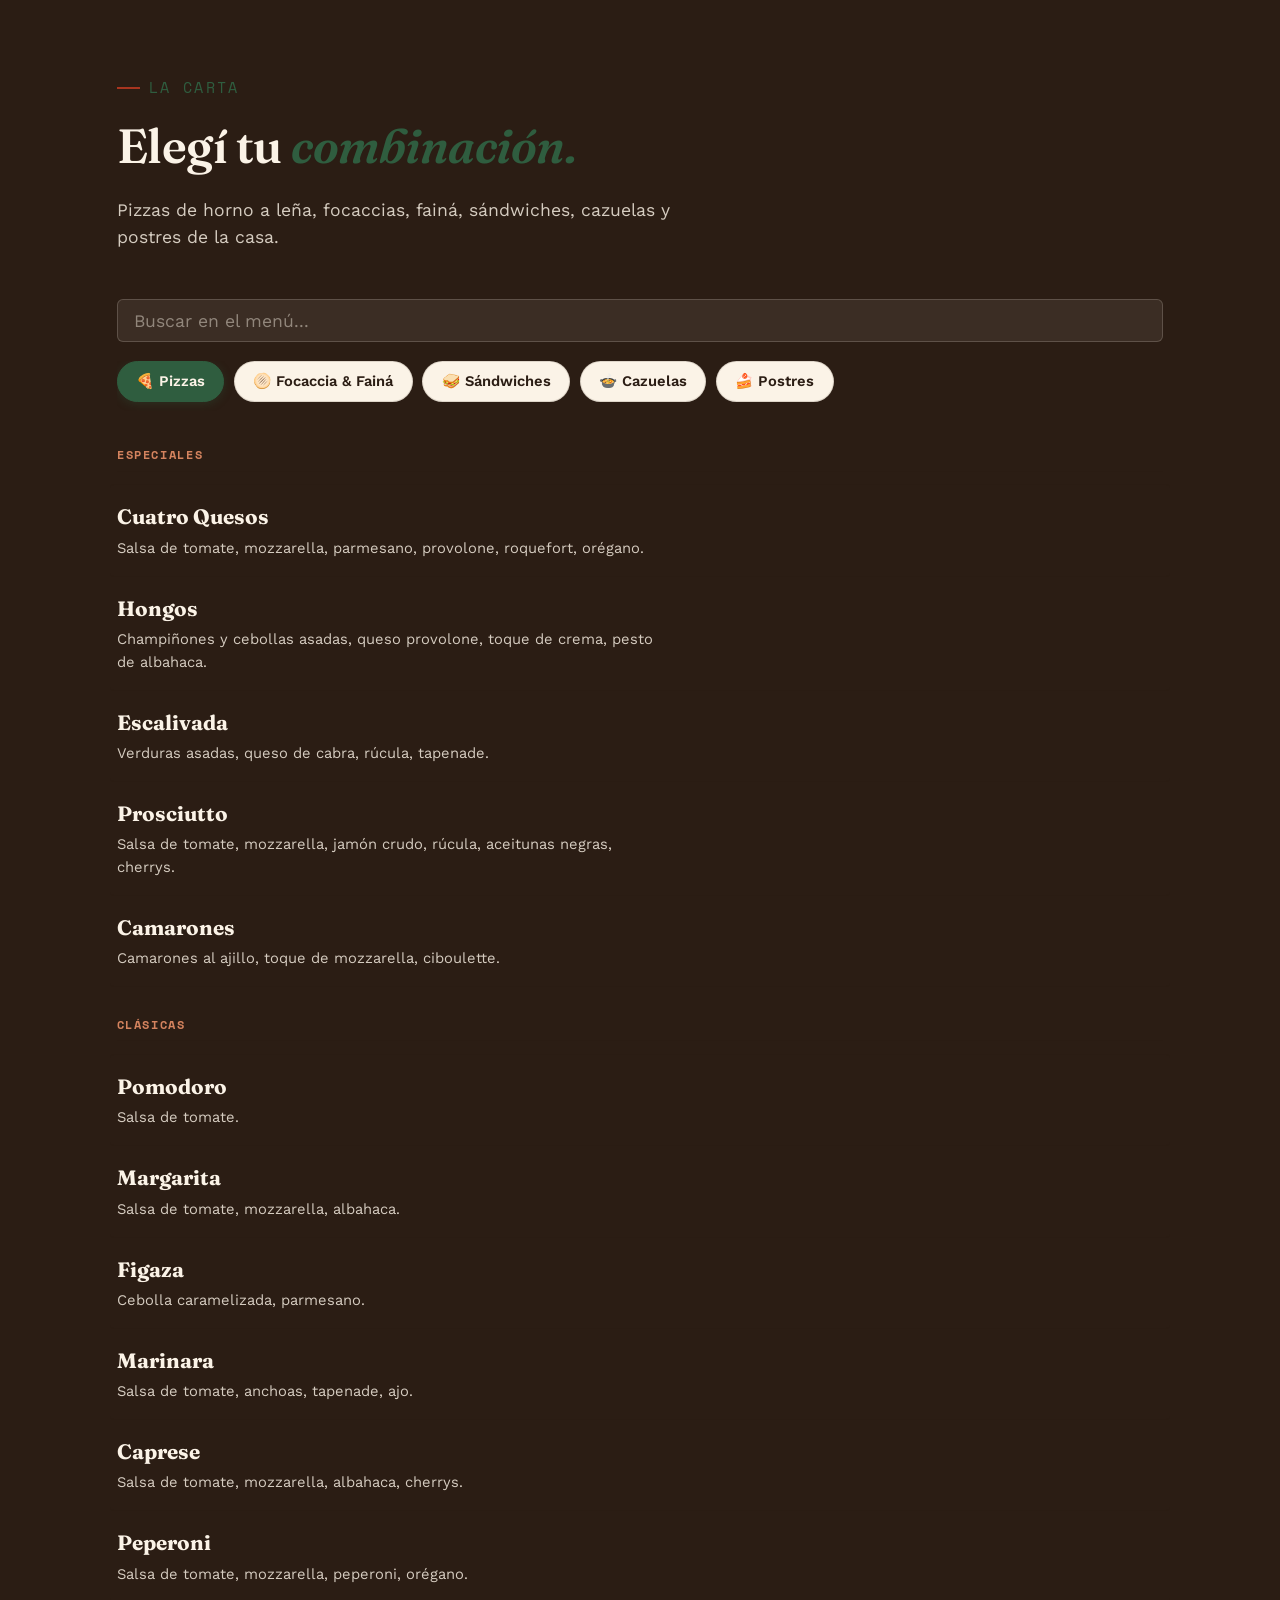
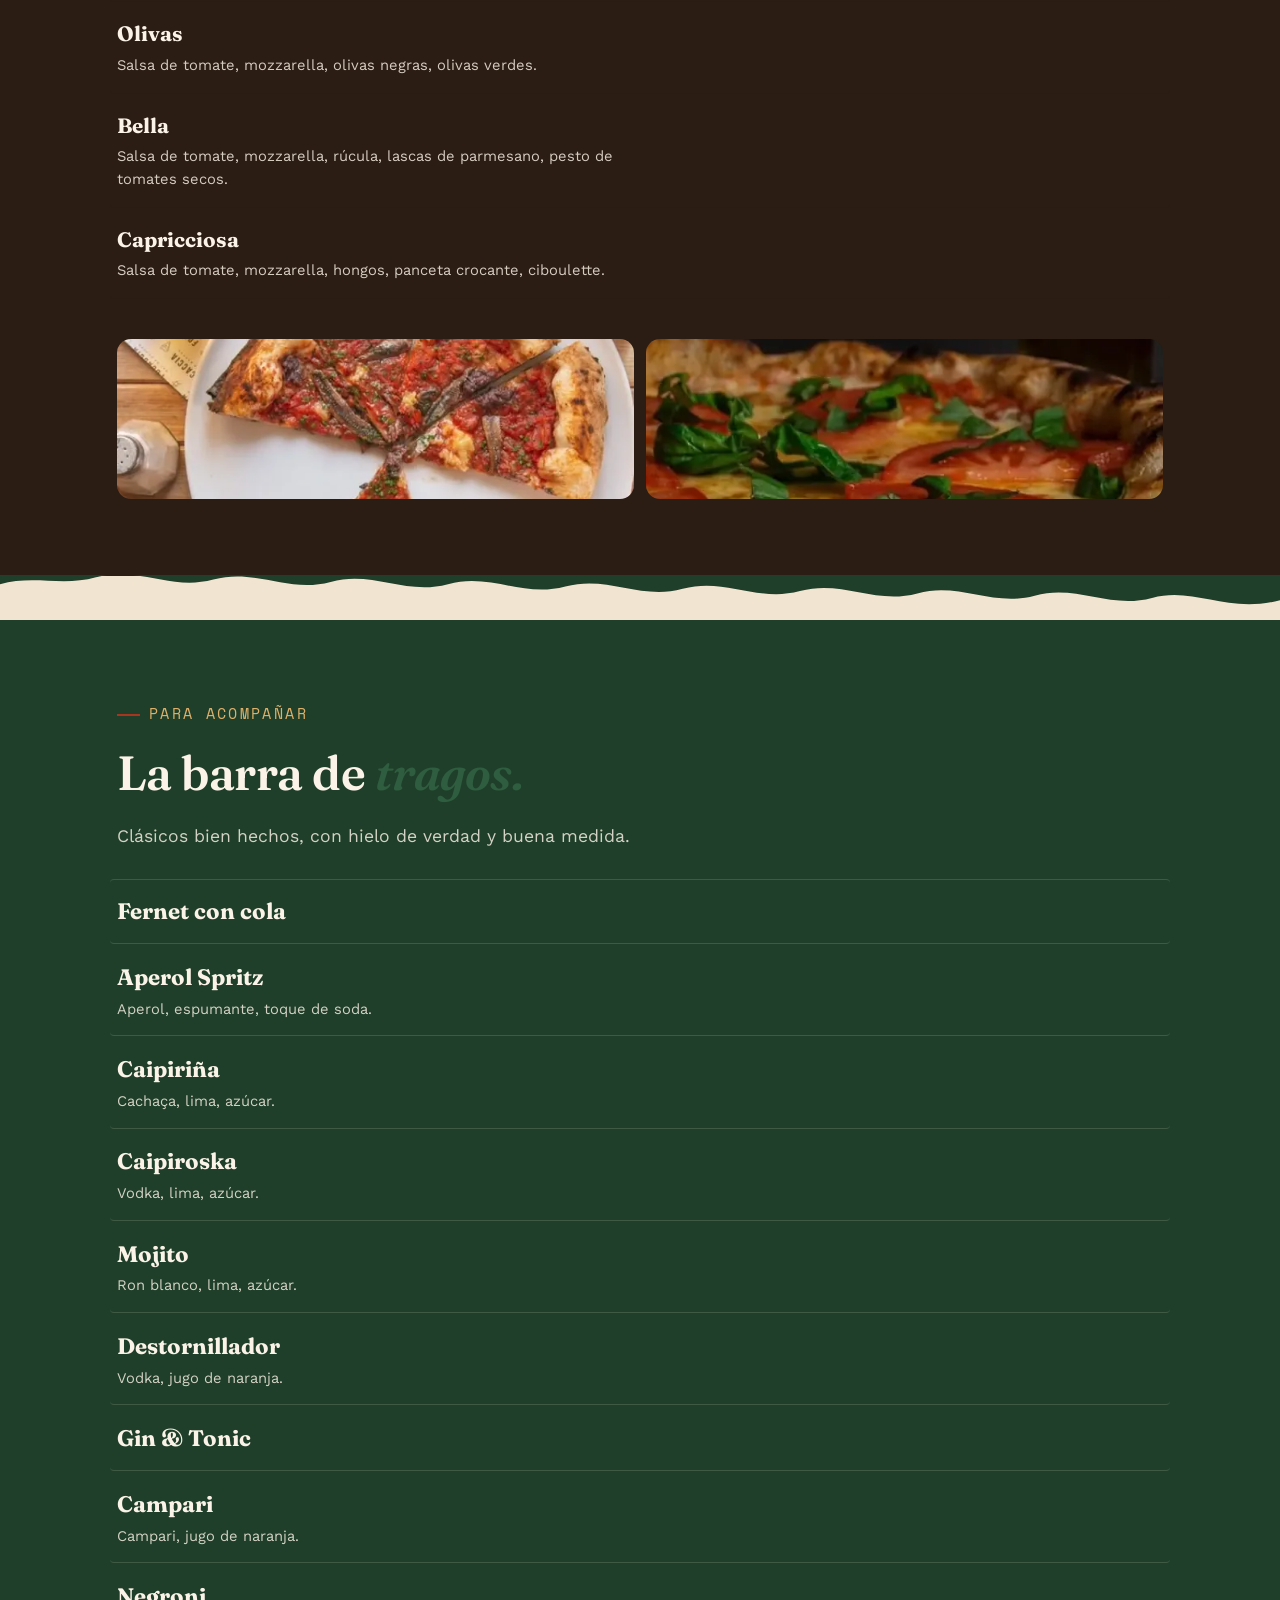
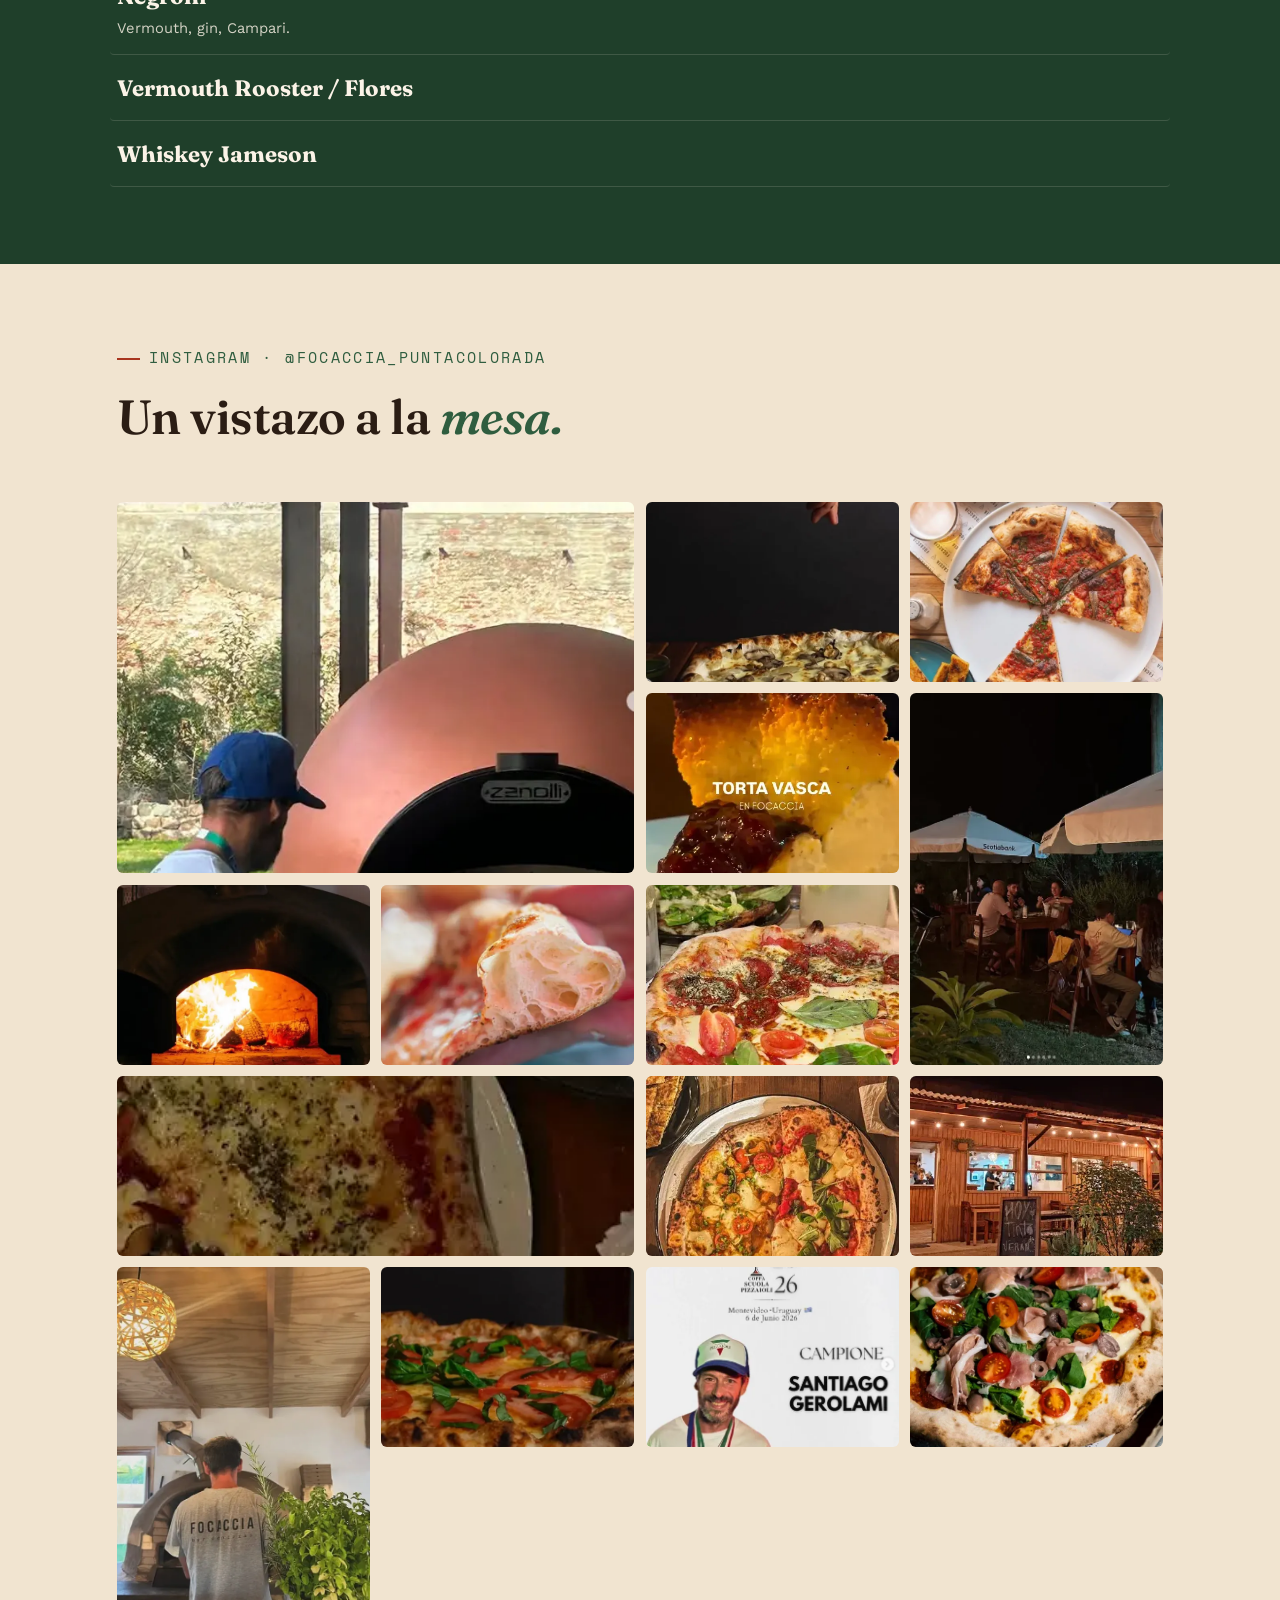
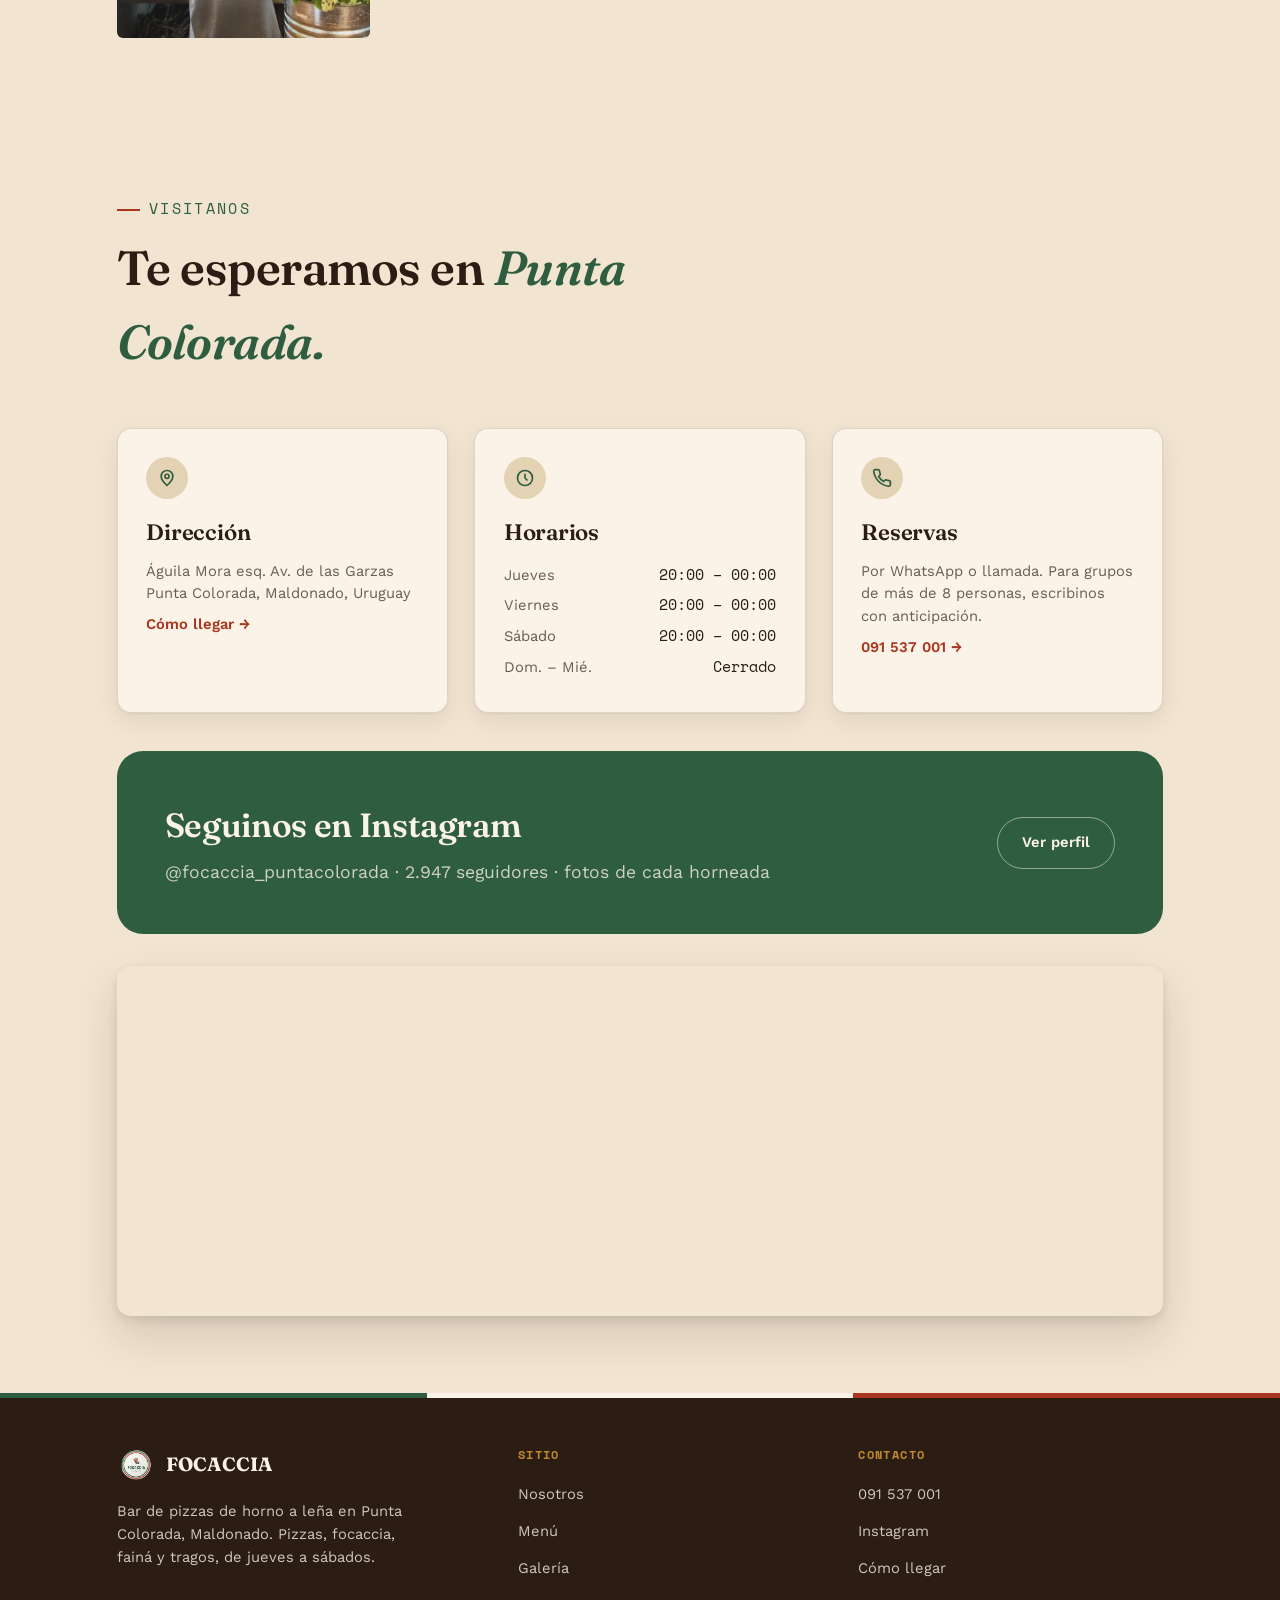
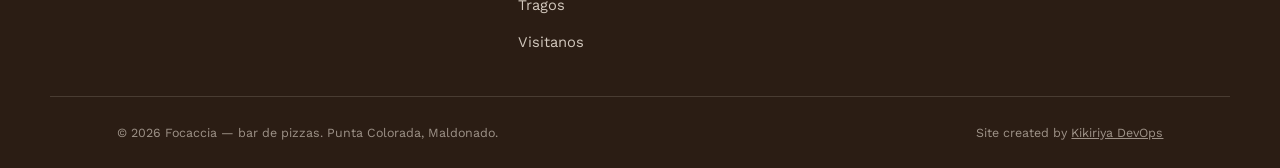
==== commit 3c797173: "feat: footer credit a Kikiriya DevOps" ====
--- a/index.html
+++ b/index.html
@@ -5,7 +5,7 @@
 <meta charset="UTF-8">
 <meta name="viewport" content="width=device-width, initial-scale=1, viewport-fit=cover">
 <title>FOCACCIA — Bar de Pizzas en Punta Colorada, Maldonado</title>
-<meta name="description" content="FOCACCIA, bar de pizzas al horno de leña en Punta Colorada, Maldonado. Pizzas, focaccia, fainá, sándwiches, cazuelas, postres y tragos. Jueves a sábados, 20 a 00hs.">
+<meta name="description" content="FOCACCIA, bar de pizzas al horno de leña en Punta Colorada, Maldonado. Pizzas, focaccia, fainá, sándwiches, cazuelas, postres y tragos. Jue–Sáb, 20 a 00hs.">
 <meta name="keywords" content="pizza Punta Colorada, bar de pizzas Maldonado, focaccia Uruguay, pizzeria Punta Colorada, restaurante Maldonado, tragos Punta Colorada">
 <meta name="author" content="FOCACCIA — bar de pizzas">
 <meta name="robots" content="index, follow">
@@ -17,8 +17,8 @@
 <meta property="og:title" content="FOCACCIA — Bar de Pizzas en Punta Colorada">
 <meta property="og:description" content="Pizzas de horno a leña, focaccia, fainá, cazuelas, postres y tragos. Águila Mora esq. Av. de las Garzas, Punta Colorada, Maldonado.">
 <meta property="og:image" content="https://focacciapcolorada.netlify.app/assets/img/logo_3.png">
-<meta property="og:image:width" content="1200">
-<meta property="og:image:height" content="630">
+<meta property="og:image:width" content="500">
+<meta property="og:image:height" content="500">
 <meta property="og:locale" content="es_UY">
 <meta property="og:url" content="https://focacciapcolorada.netlify.app/">
 <meta property="og:site_name" content="FOCACCIA">
@@ -483,7 +483,7 @@
   </div>
   <div class="wrap footer-bottom">
     <span>© <span id="year"></span> Focaccia — bar de pizzas. Punta Colorada, Maldonado.</span>
-    <span>Sitio hecho con horno, masa y 💜</span>
+    <span>Site created by <a href="https://kikiriya-devops.netlify.app/" target="_blank" rel="noopener">Kikiriya DevOps</a></span>
   </div>
 </footer>
 
--- a/css/styles.css
+++ b/css/styles.css
@@ -545,6 +545,7 @@
 
 .menu-panel{ display:none; opacity:0; transform: translateY(6px); }
 .menu-panel.is-active{ display:block; animation: panelIn .25s var(--ease) forwards; }
+.menu-panel.search-visible{ display:block; }
 @keyframes panelIn{ from{ opacity:0; transform: translateY(6px); } to{ opacity:1; transform: none; } }
 
 .menu-group + .menu-group{ margin-top: 1.8rem; }
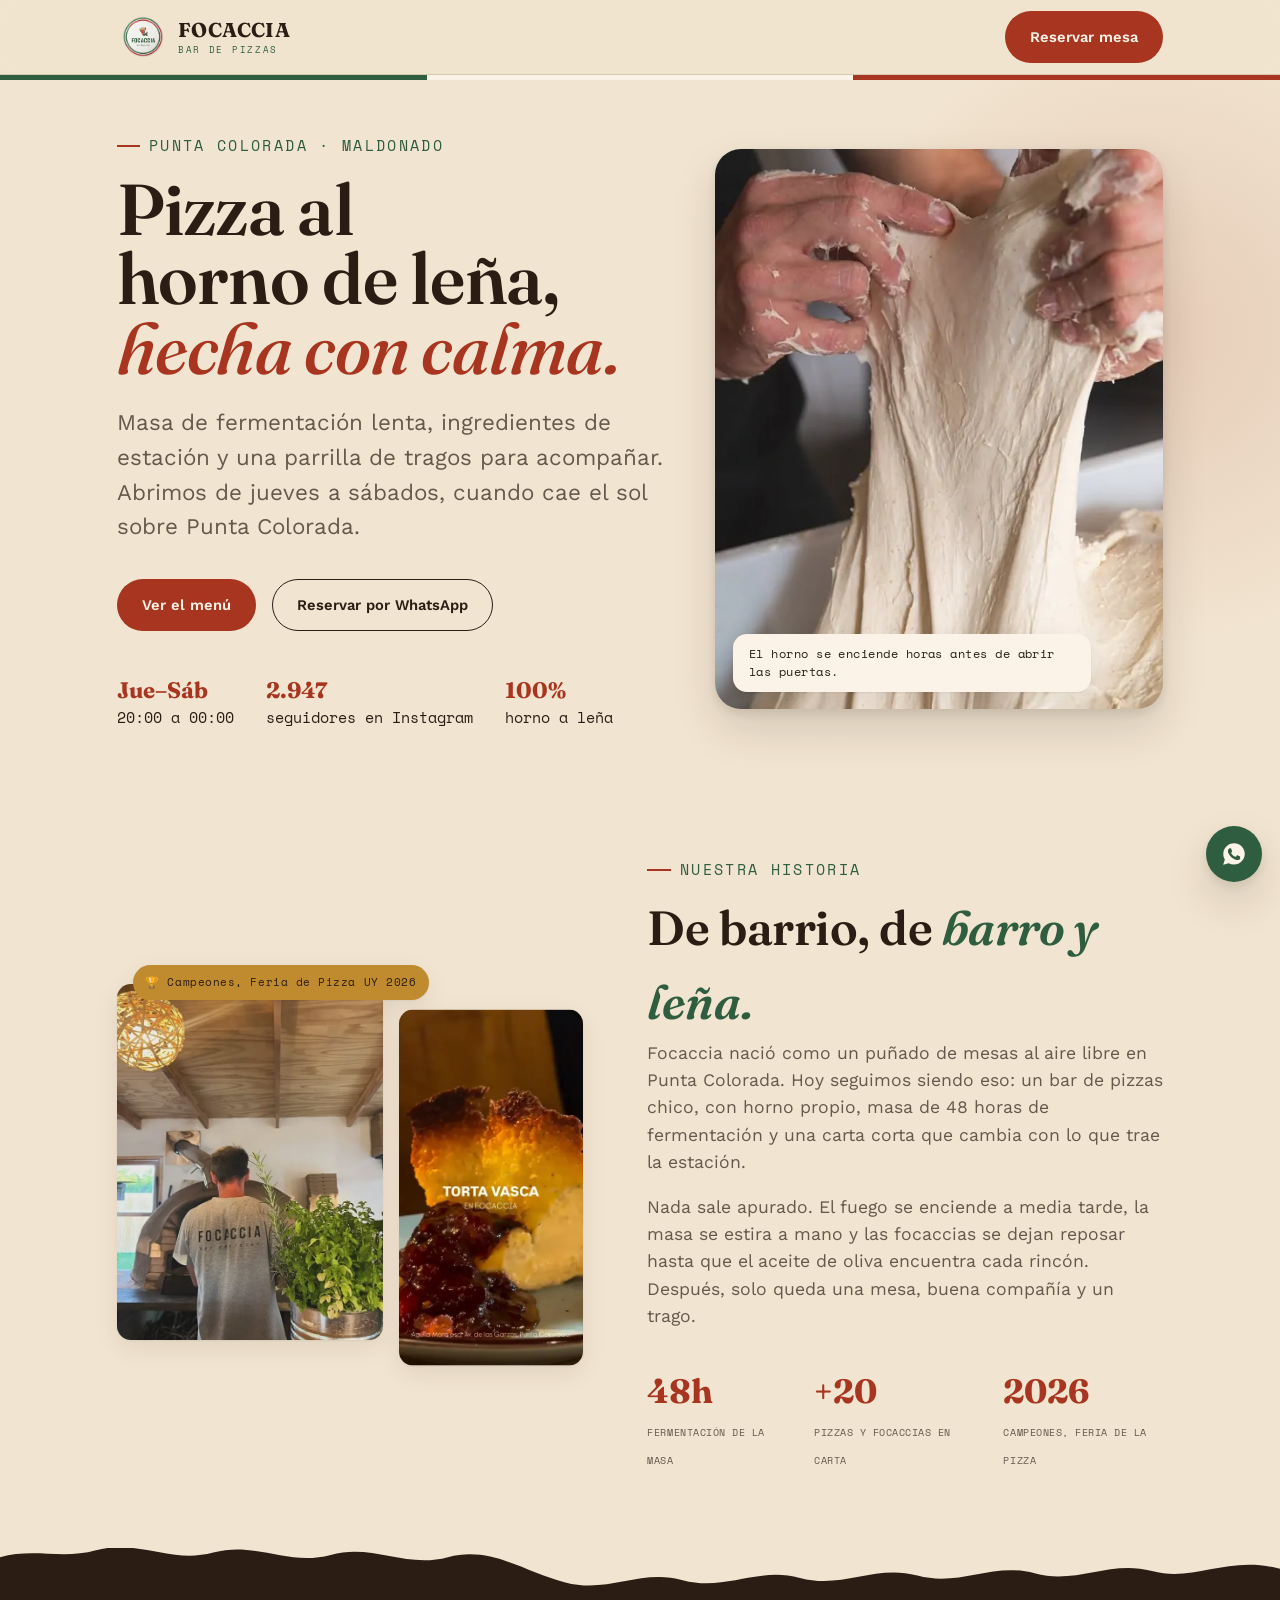
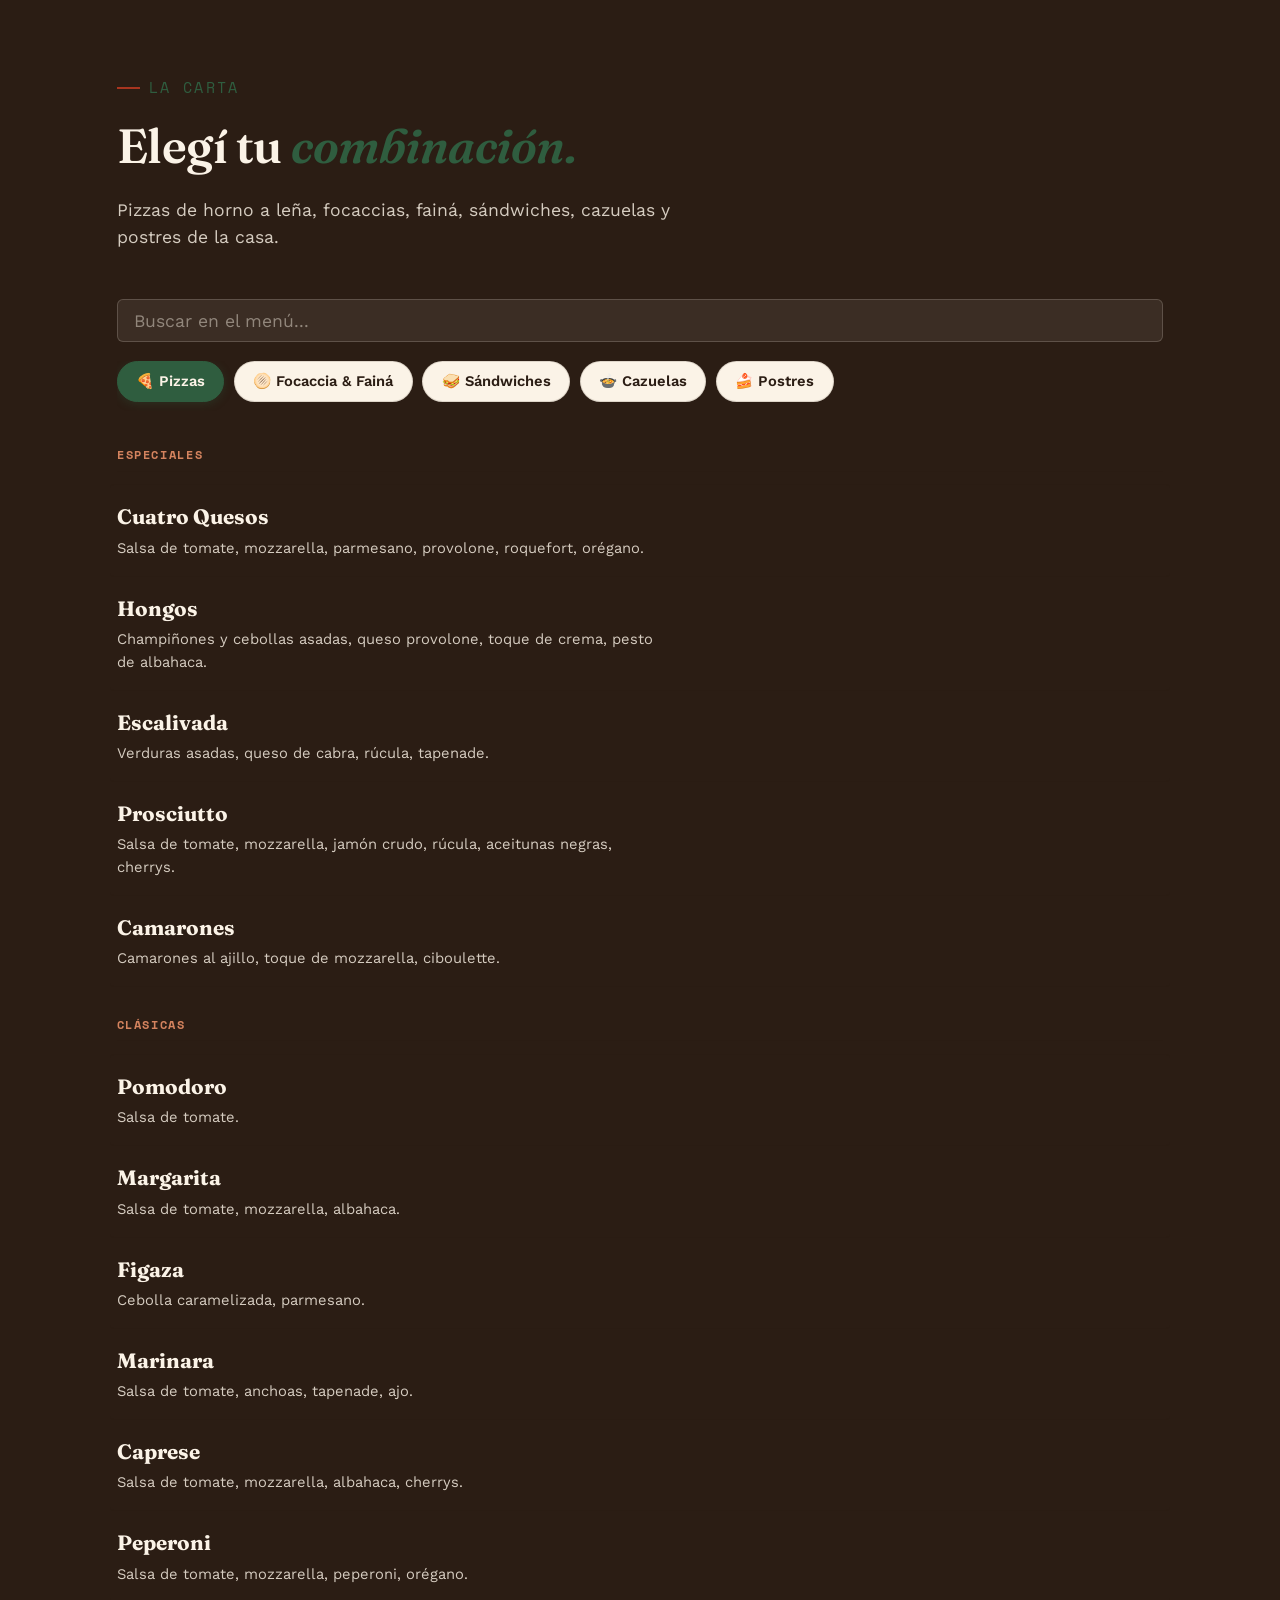
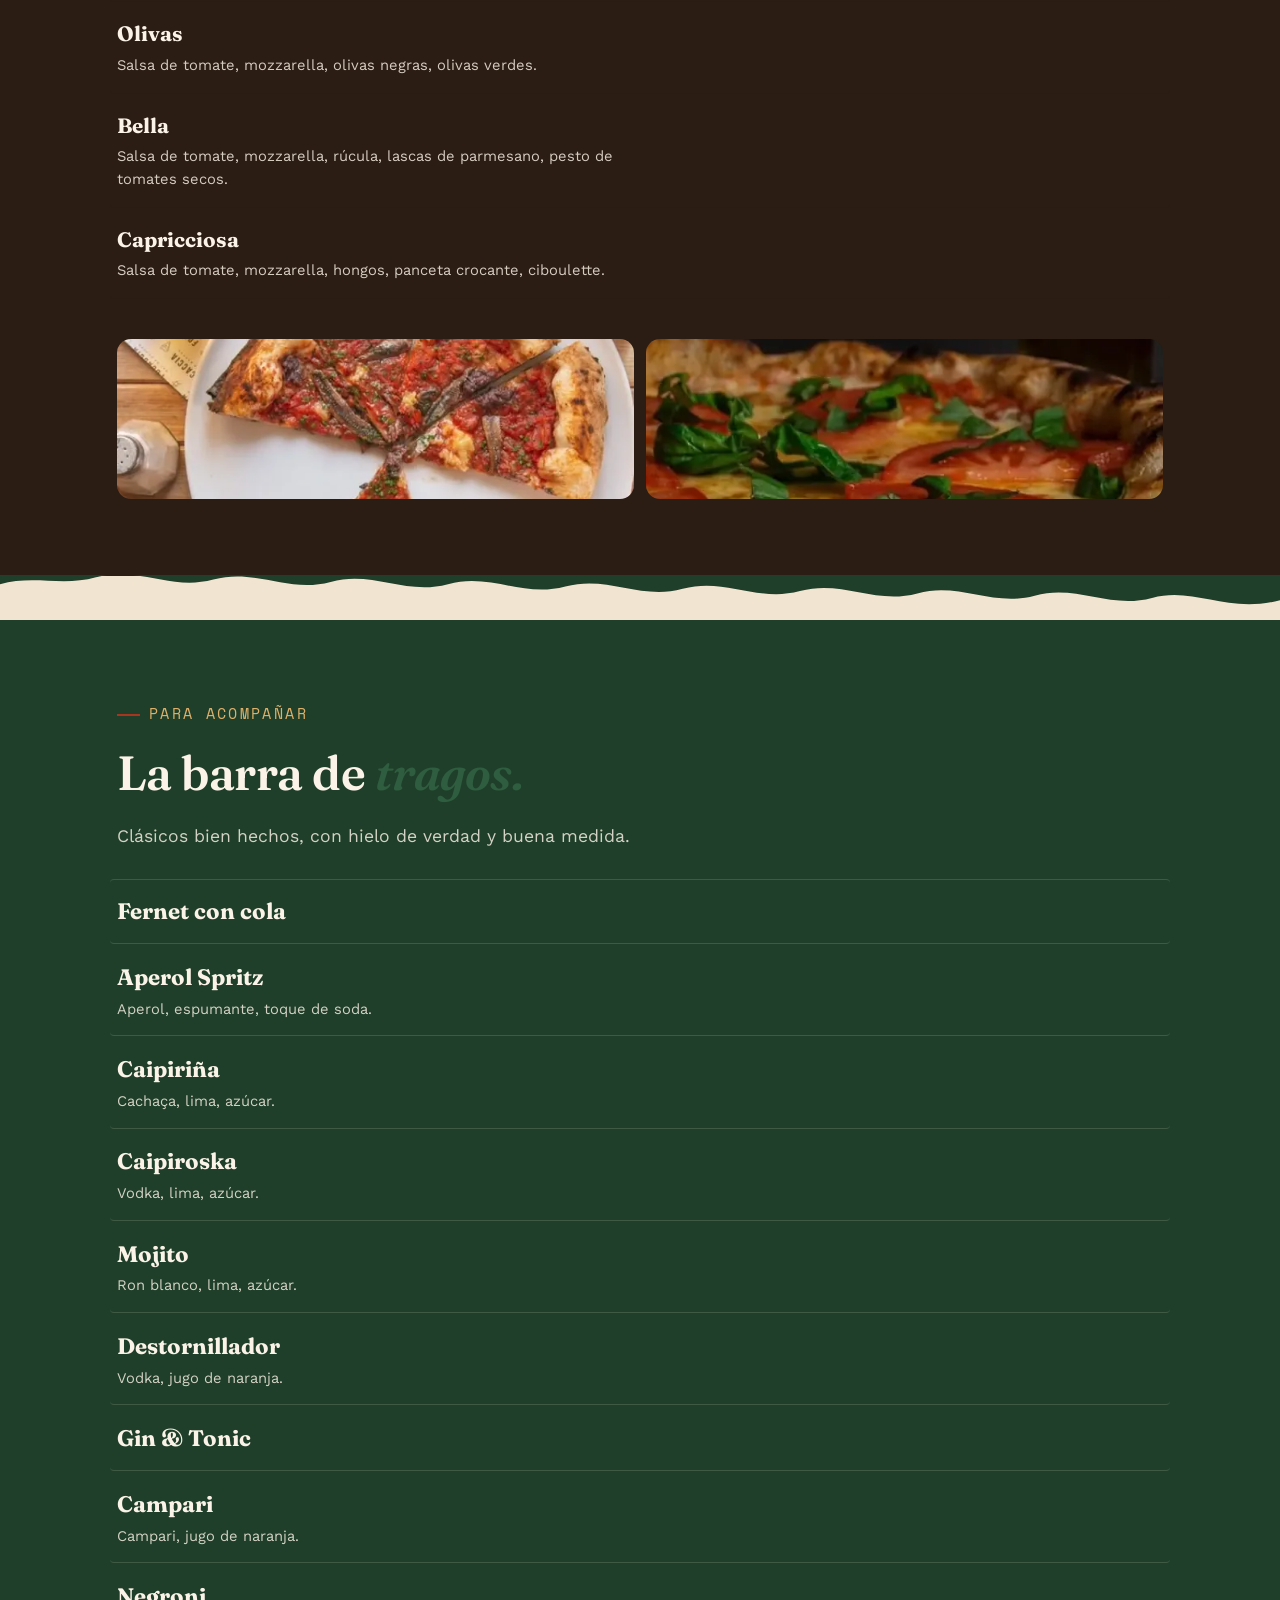
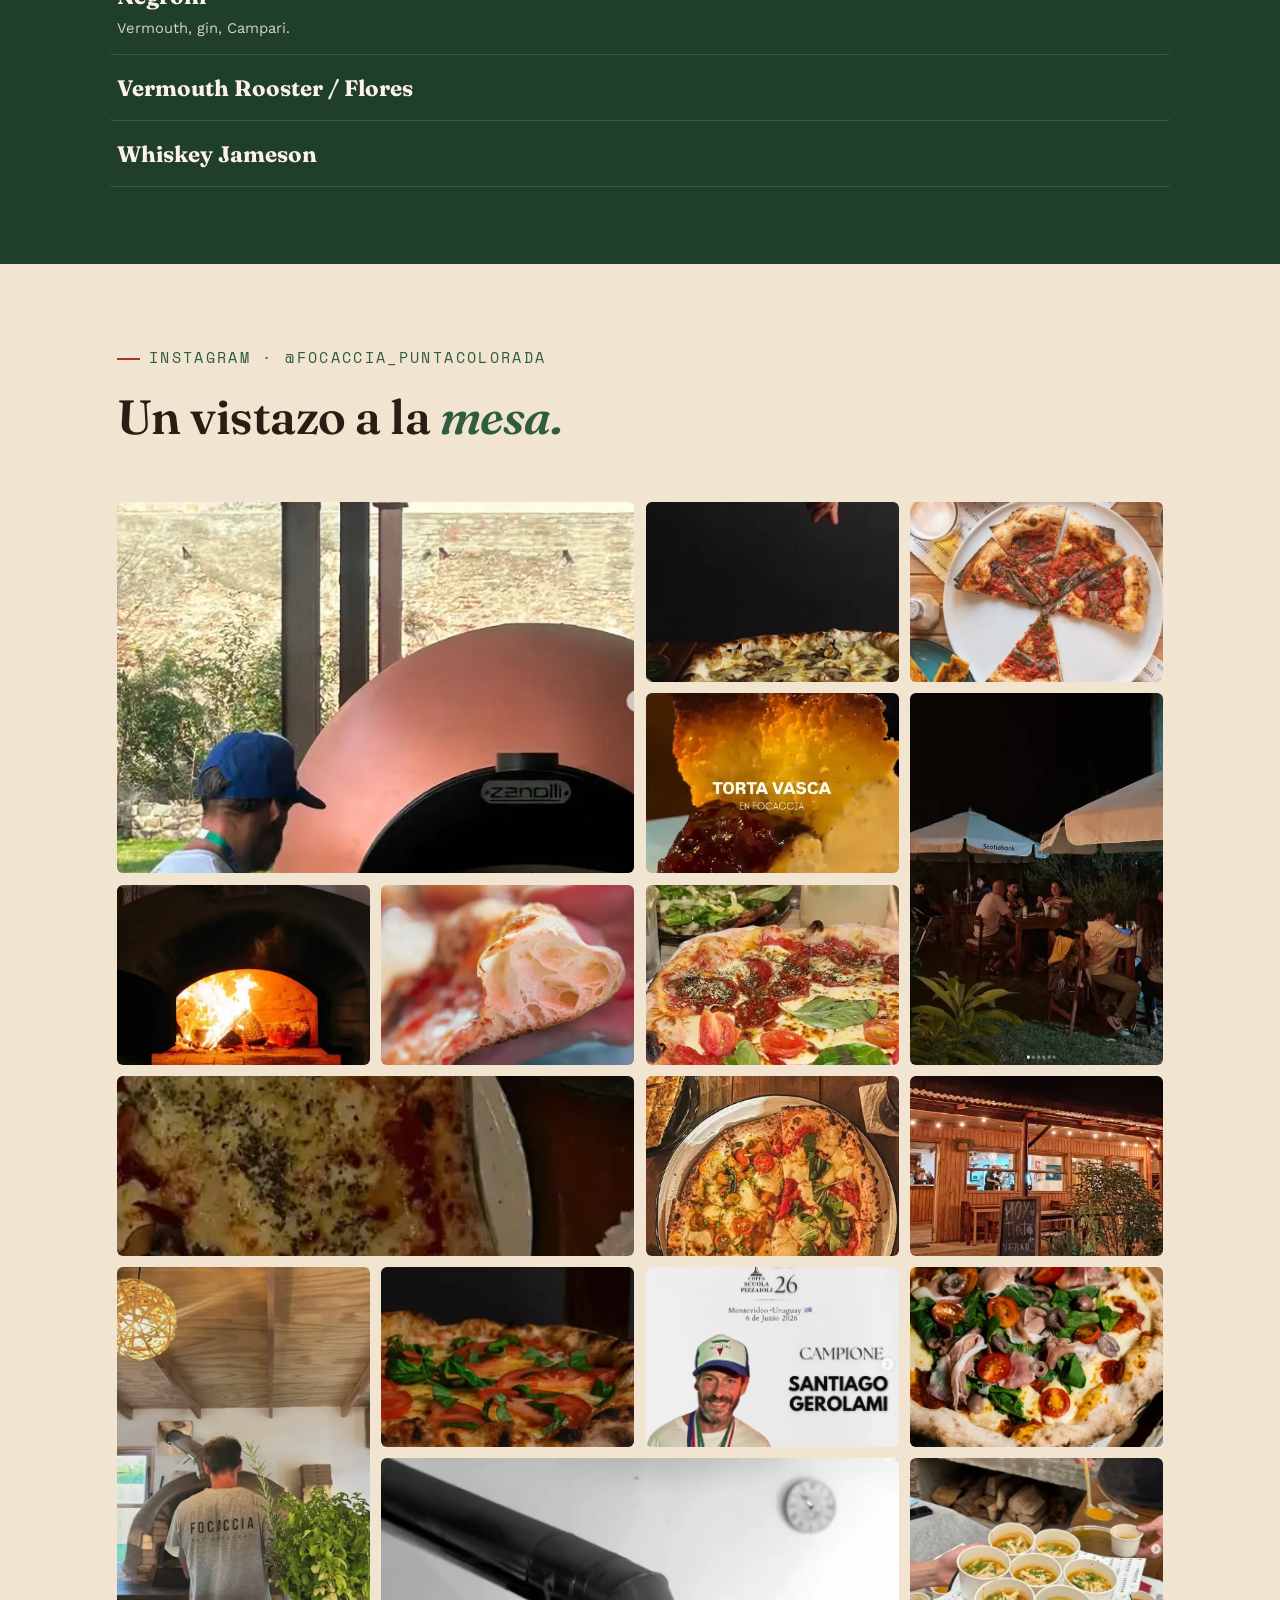
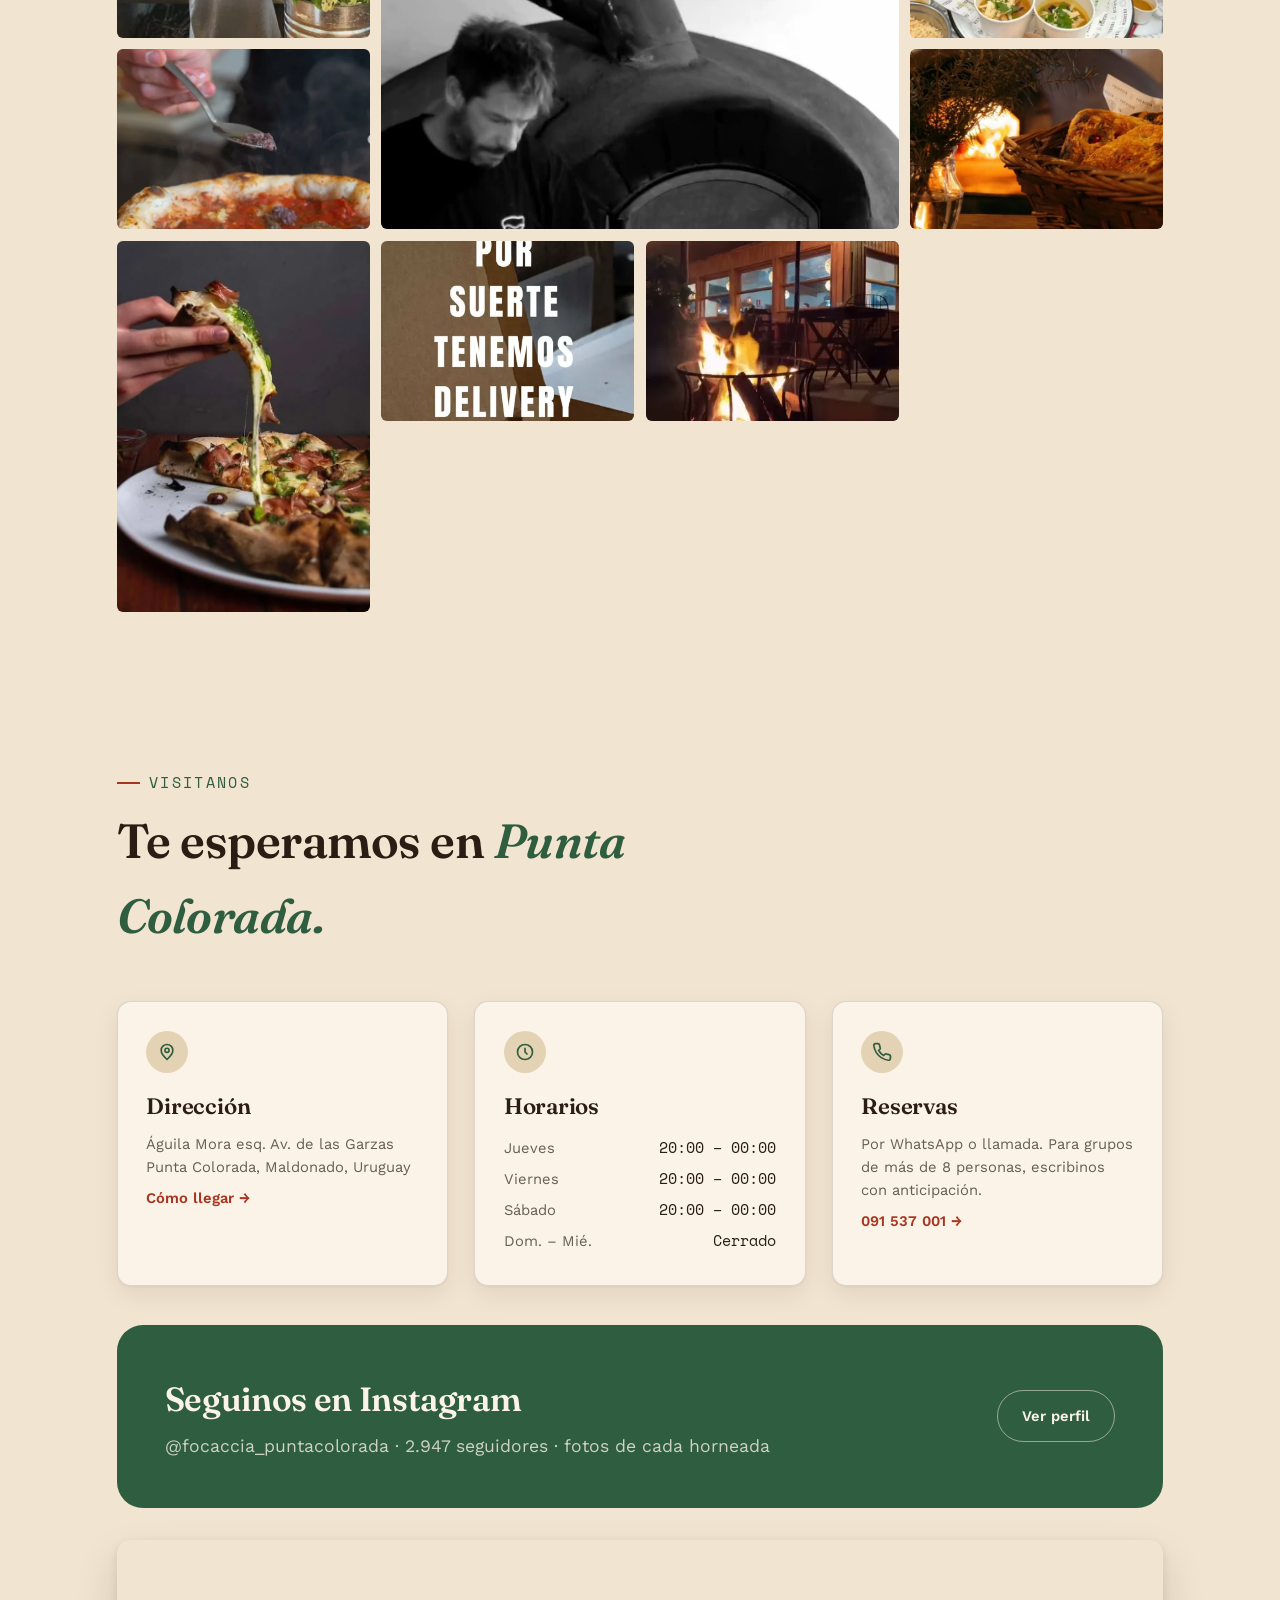
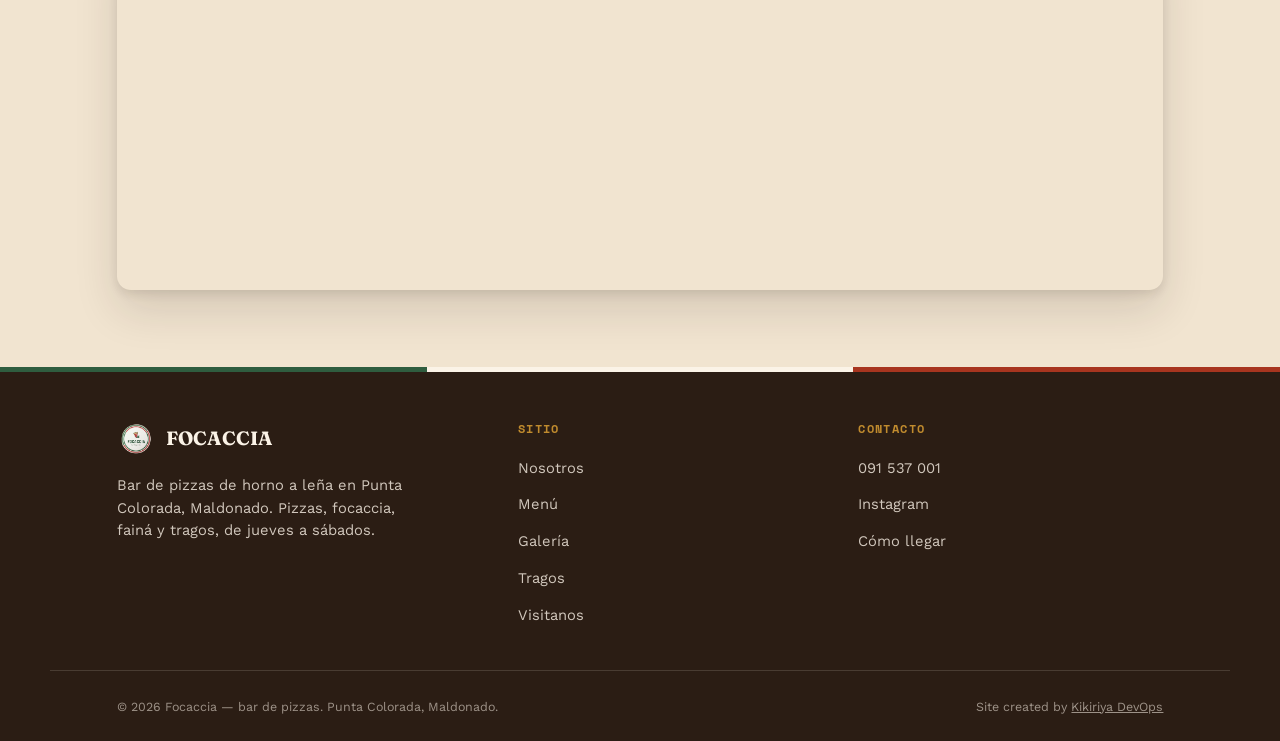
==== commit 4f3c8ca3: "feat: add 7 gallery images + AVIF optimization for heavy images - Add 7 new gallery images (focaccia" ====
--- a/index.html
+++ b/index.html
@@ -336,7 +336,10 @@
           <span class="gallery-caption">Focaccia del día</span>
         </a>
         <a href="assets/img/menu-pizza-1.webp" data-caption="Para compartir en el mostrador">
-          <img data-src="assets/img/menu-pizza-1.webp" alt="Pizza entera servida sobre plato blanco" width="641" height="803" loading="lazy">
+          <picture>
+            <source data-srcset="assets/img/menu-pizza-1.avif" type="image/avif">
+            <img data-src="assets/img/menu-pizza-1.webp" alt="Pizza entera servida sobre plato blanco" width="641" height="803" loading="lazy">
+          </picture>
           <span class="gallery-caption">Para compartir</span>
         </a>
         <a href="assets/img/dough.webp" data-caption="Manos trabajando la masa fresca">
@@ -372,7 +375,10 @@
           <span class="gallery-caption">El horno de barro</span>
         </a>
         <a href="assets/img/staff.webp" data-caption="Nuestro equipo en acción">
-          <img data-src="assets/img/staff.webp" alt="Integrante del equipo de Focaccia preparando el horno dentro del local" width="610" height="837" loading="lazy">
+          <picture>
+            <source data-srcset="assets/img/staff.avif" type="image/avif">
+            <img data-src="assets/img/staff.webp" alt="Integrante del equipo de Focaccia preparando el horno dentro del local" width="610" height="837" loading="lazy">
+          </picture>
           <span class="gallery-caption">Nuestro equipo</span>
         </a>
         <a href="assets/img/menu-pizza-2.webp" data-caption="Pizza con albahaca y tomates cherry">
@@ -384,8 +390,45 @@
           <span class="gallery-caption">Campeones 2026</span>
         </a>
         <a href="assets/img/hero-pizza.webp" data-caption="Pizza recién salida del horno">
-          <img data-src="assets/img/hero-pizza.webp" alt="Pizza artesanal recién horneada con ingredientes frescos" width="682" height="818" loading="lazy">
+          <picture>
+            <source data-srcset="assets/img/hero-pizza.avif" type="image/avif">
+            <img data-src="assets/img/hero-pizza.webp" alt="Pizza artesanal recién horneada con ingredientes frescos" width="682" height="818" loading="lazy">
+          </picture>
           <span class="gallery-caption">Del horno a la mesa</span>
+        </a>
+        <a href="assets/img/focaccia_6.webp" data-caption="Detalle de la preparación">
+          <img data-src="assets/img/focaccia_6.webp" alt="Detalle del proceso de preparación en la cocina de Focaccia" width="472" height="692" loading="lazy">
+          <span class="gallery-caption">Detalle de la preparación</span>
+        </a>
+        <a href="assets/img/focaccia_7.webp" data-caption="La masa lista para el horno">
+          <picture>
+            <source data-srcset="assets/img/focaccia_7.avif" type="image/avif">
+            <img data-src="assets/img/focaccia_7.webp" alt="Masa de pizza recién estirada lista para entrar al horno de leña" width="674" height="820" loading="lazy">
+          </picture>
+          <span class="gallery-caption">La masa lista para el horno</span>
+        </a>
+        <a href="assets/img/focaccia_8.webp" data-caption="Focaccia artesanal">
+          <img data-src="assets/img/focaccia_8.webp" alt="Focaccia artesanal con toppings frescos sobre tabla de madera" width="647" height="813" loading="lazy">
+          <span class="gallery-caption">Focaccia artesanal</span>
+        </a>
+        <a href="assets/img/focaccia_14.webp" data-caption="Horneando con leña">
+          <picture>
+            <source data-srcset="assets/img/focaccia_14.avif" type="image/avif">
+            <img data-src="assets/img/focaccia_14.webp" alt="Pizza cocinándose al interior del horno de barro a leña" width="602" height="760" loading="lazy">
+          </picture>
+          <span class="gallery-caption">Horneando con leña</span>
+        </a>
+        <a href="assets/img/focaccia_16.webp" data-caption="Salió del horno">
+          <img data-src="assets/img/focaccia_16.webp" alt="Pizza recién salida del horno de leña con queso fundido" width="593" height="771" loading="lazy">
+          <span class="gallery-caption">Salió del horno</span>
+        </a>
+        <a href="assets/img/focaccia_24.webp" data-caption="Listos para servir">
+          <img data-src="assets/img/focaccia_24.webp" alt="Platos de pizza listos para servir a los comensales" width="430" height="662" loading="lazy">
+          <span class="gallery-caption">Listos para servir</span>
+        </a>
+        <a href="assets/img/focaccia_26.webp" data-caption="Un toque final">
+          <img data-src="assets/img/focaccia_26.webp" alt="Detalle del toque final de ingredientes sobre la pizza" width="361" height="506" loading="lazy">
+          <span class="gallery-caption">Un toque final</span>
         </a>
       </div>
     </div>
--- a/css/styles.css
+++ b/css/styles.css
@@ -56,7 +56,7 @@
    Reset base
    ========================================================= */
 *,*::before,*::after{ box-sizing: border-box; }
-html{ scroll-behavior: smooth; }
+html{ scroll-behavior: smooth; overflow-x: hidden; }
 body{
   margin:0;
   background: var(--crema);
@@ -143,7 +143,7 @@
 .site-header{
   position: sticky;
   top:0;
-  z-index: 100;
+  z-index: 105;
   background: var(--crema-78);
   backdrop-filter: blur(10px) saturate(1.1);
   -webkit-backdrop-filter: blur(10px) saturate(1.1);
@@ -212,13 +212,13 @@
   display:flex;
   flex-direction:column;
   padding: 5rem var(--gutter) 2rem;
-  transform: translateX(100%);
-  transition: transform var(--dur-2) var(--ease), background var(--dur-2) var(--ease);
+  clip-path: inset(0 0 0 100%);
+  transition: clip-path var(--dur-2) var(--ease), background var(--dur-2) var(--ease);
   visibility: hidden;
   z-index: 105;
 }
 .primary-nav.is-open{
-  transform: translateX(0);
+  clip-path: inset(0 0 0 0);
   visibility: visible;
   background-color: var(--verde-claro);
 }
@@ -545,7 +545,7 @@
 
 .menu-panel{ display:none; opacity:0; transform: translateY(6px); }
 .menu-panel.is-active{ display:block; animation: panelIn .25s var(--ease) forwards; }
-.menu-panel.search-visible{ display:block; }
+.menu-panel.search-visible{ display:block; opacity:1; transform:none; }
 @keyframes panelIn{ from{ opacity:0; transform: translateY(6px); } to{ opacity:1; transform: none; } }
 
 .menu-group + .menu-group{ margin-top: 1.8rem; }
@@ -622,6 +622,8 @@
   .gallery-grid a:nth-child(5){ grid-row: span 2; }
   .gallery-grid a:nth-child(9){ grid-column: span 2; }
   .gallery-grid a:nth-child(12){ grid-row: span 2; }
+  .gallery-grid a:nth-child(16){ grid-column: span 2; grid-row: span 2; }
+  .gallery-grid a:nth-child(20){ grid-row: span 2; }
 }
 .gallery-grid a{
   display:block;
@@ -897,7 +899,7 @@
   position: fixed;
   right: calc(1.1rem + env(safe-area-inset-right, 0px));
   bottom: calc(1.1rem + env(safe-area-inset-bottom, 0px));
-  z-index: 90;
+  z-index: 110;
   background: var(--verde-italia);
   color: var(--crema-alta);
   width: 56px; height:56px;
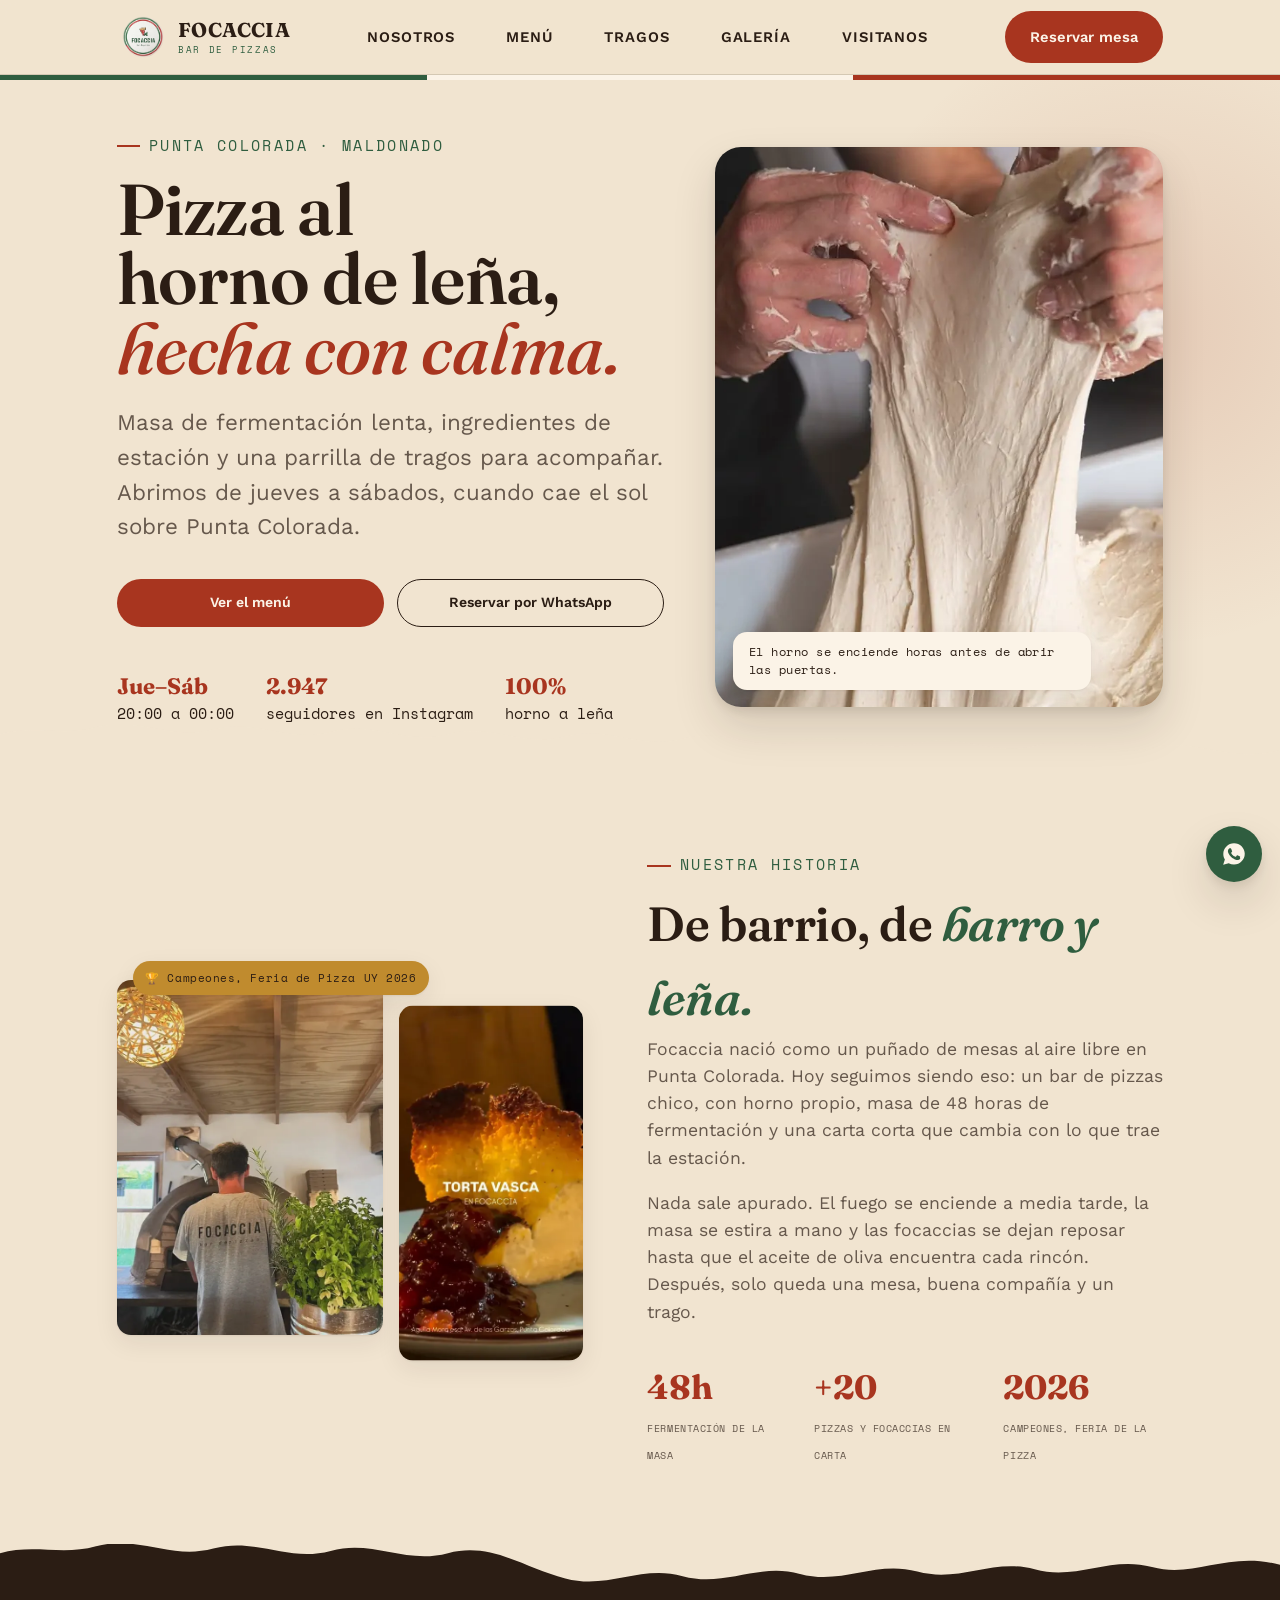
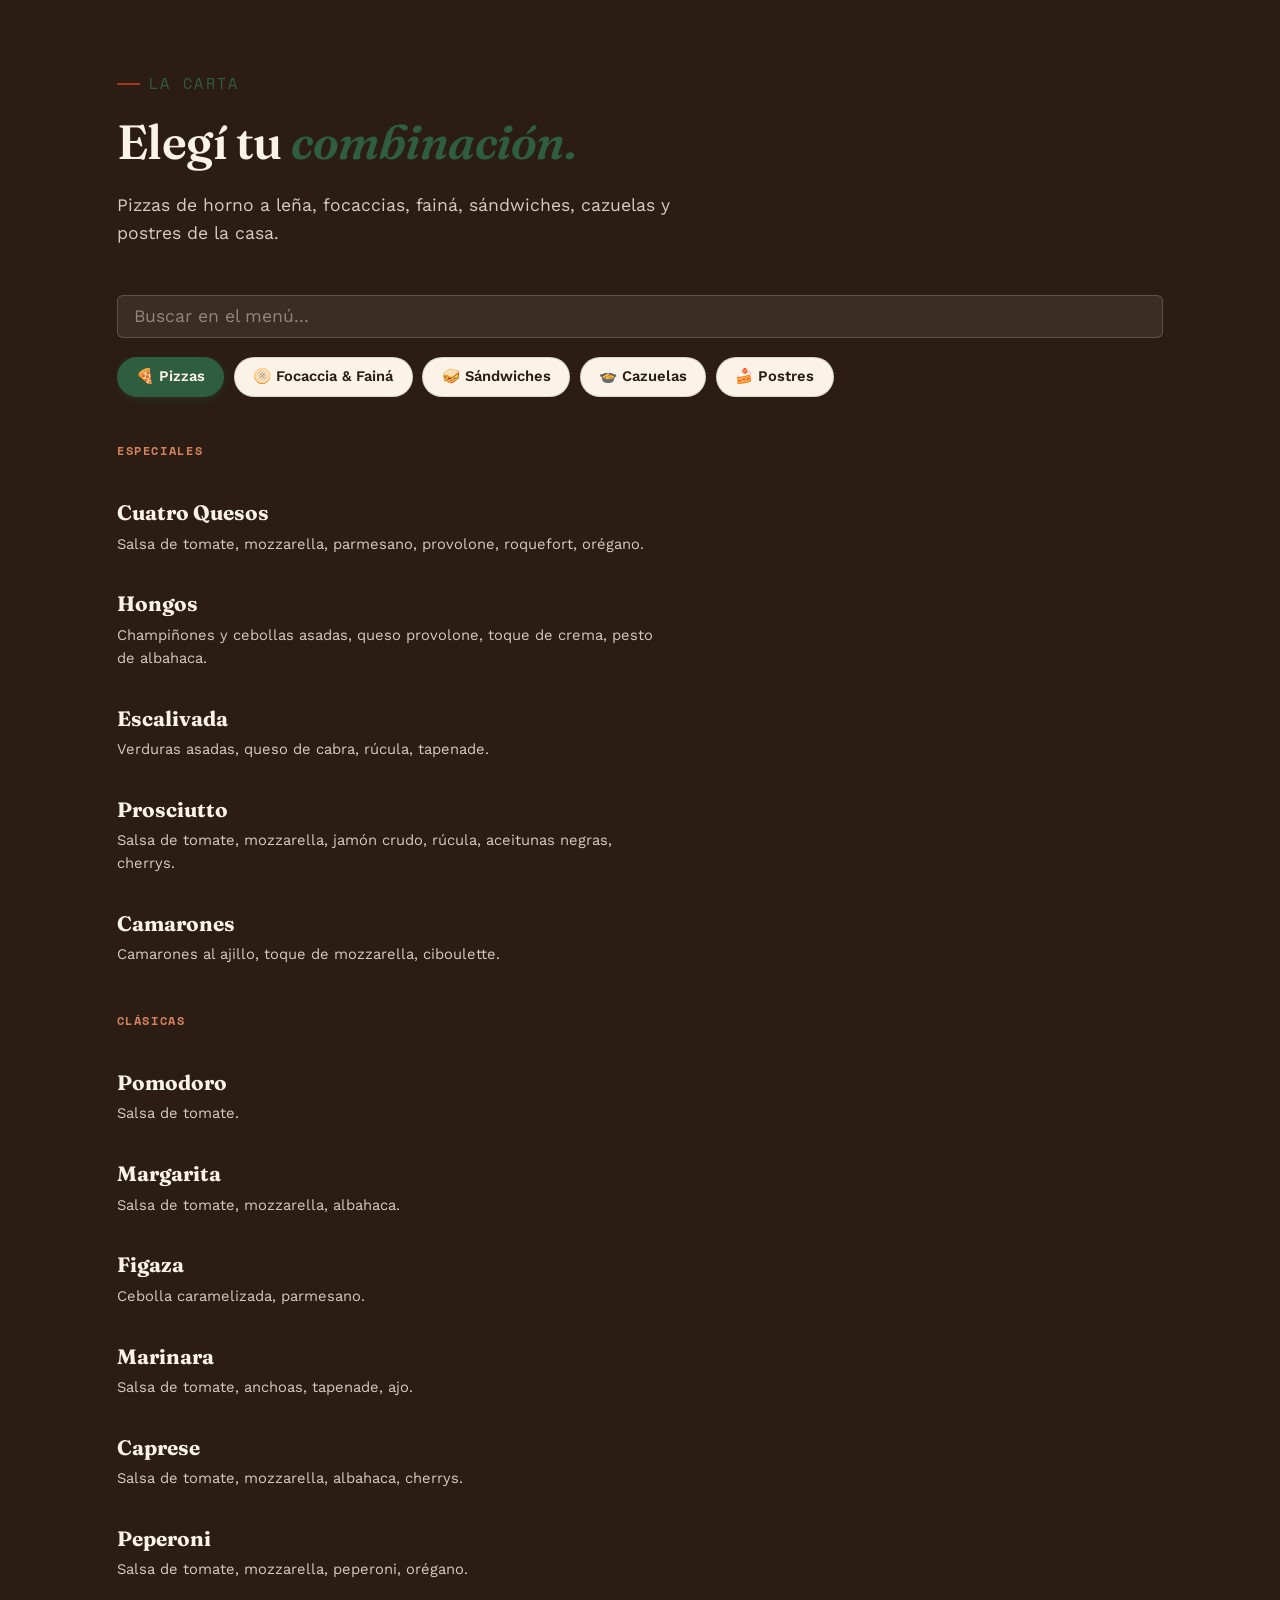
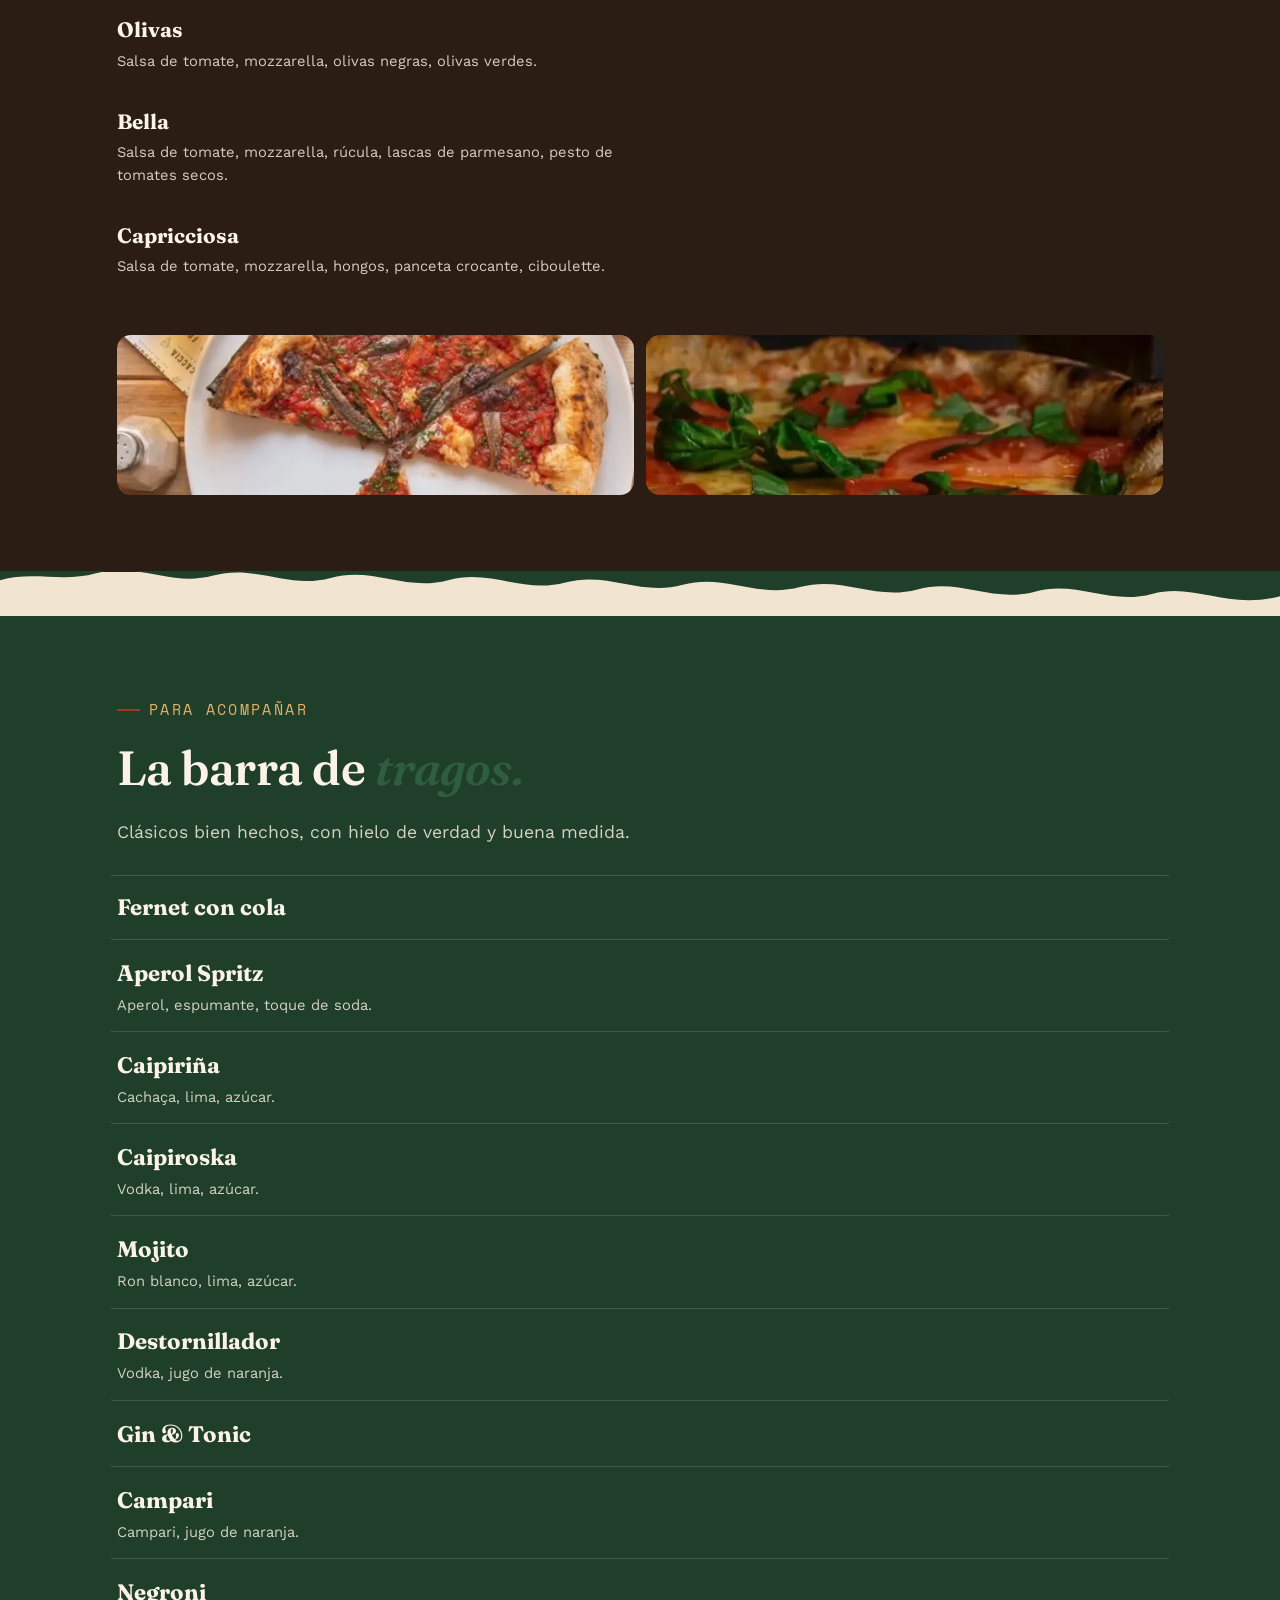
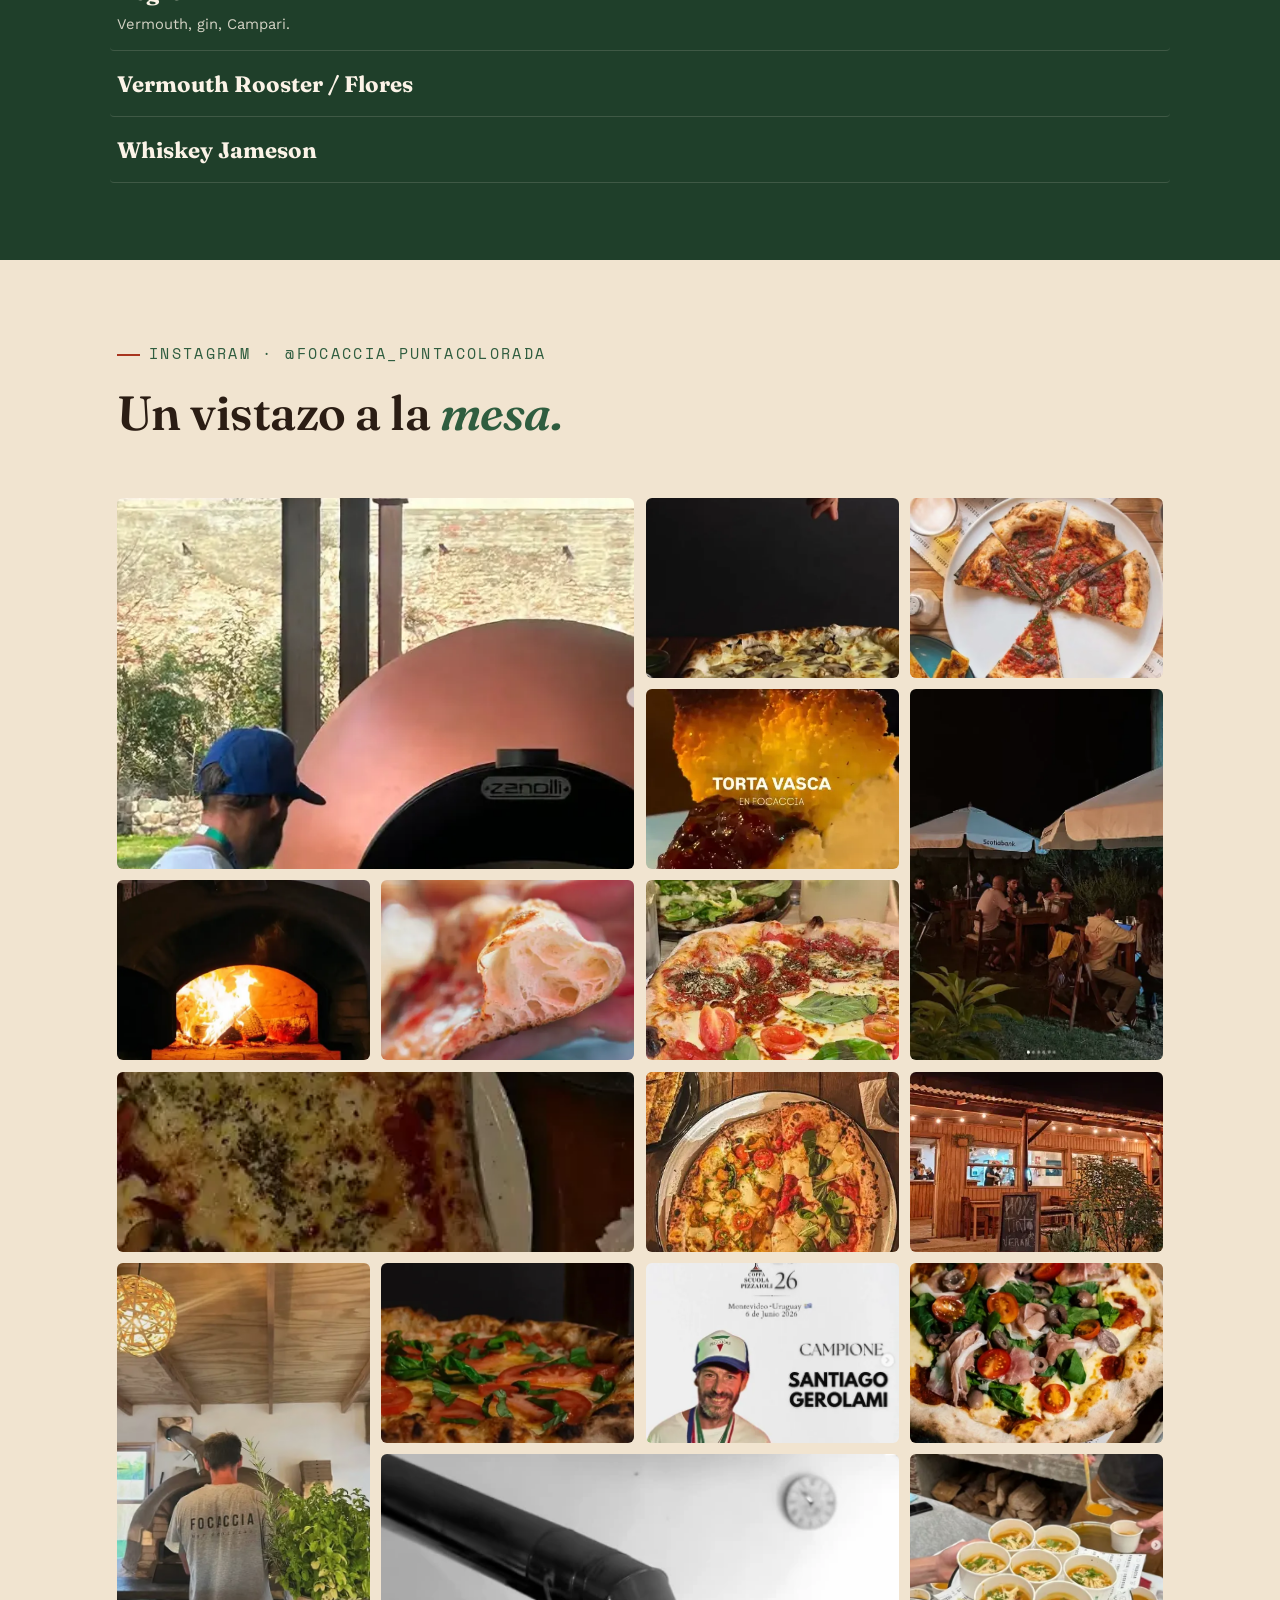
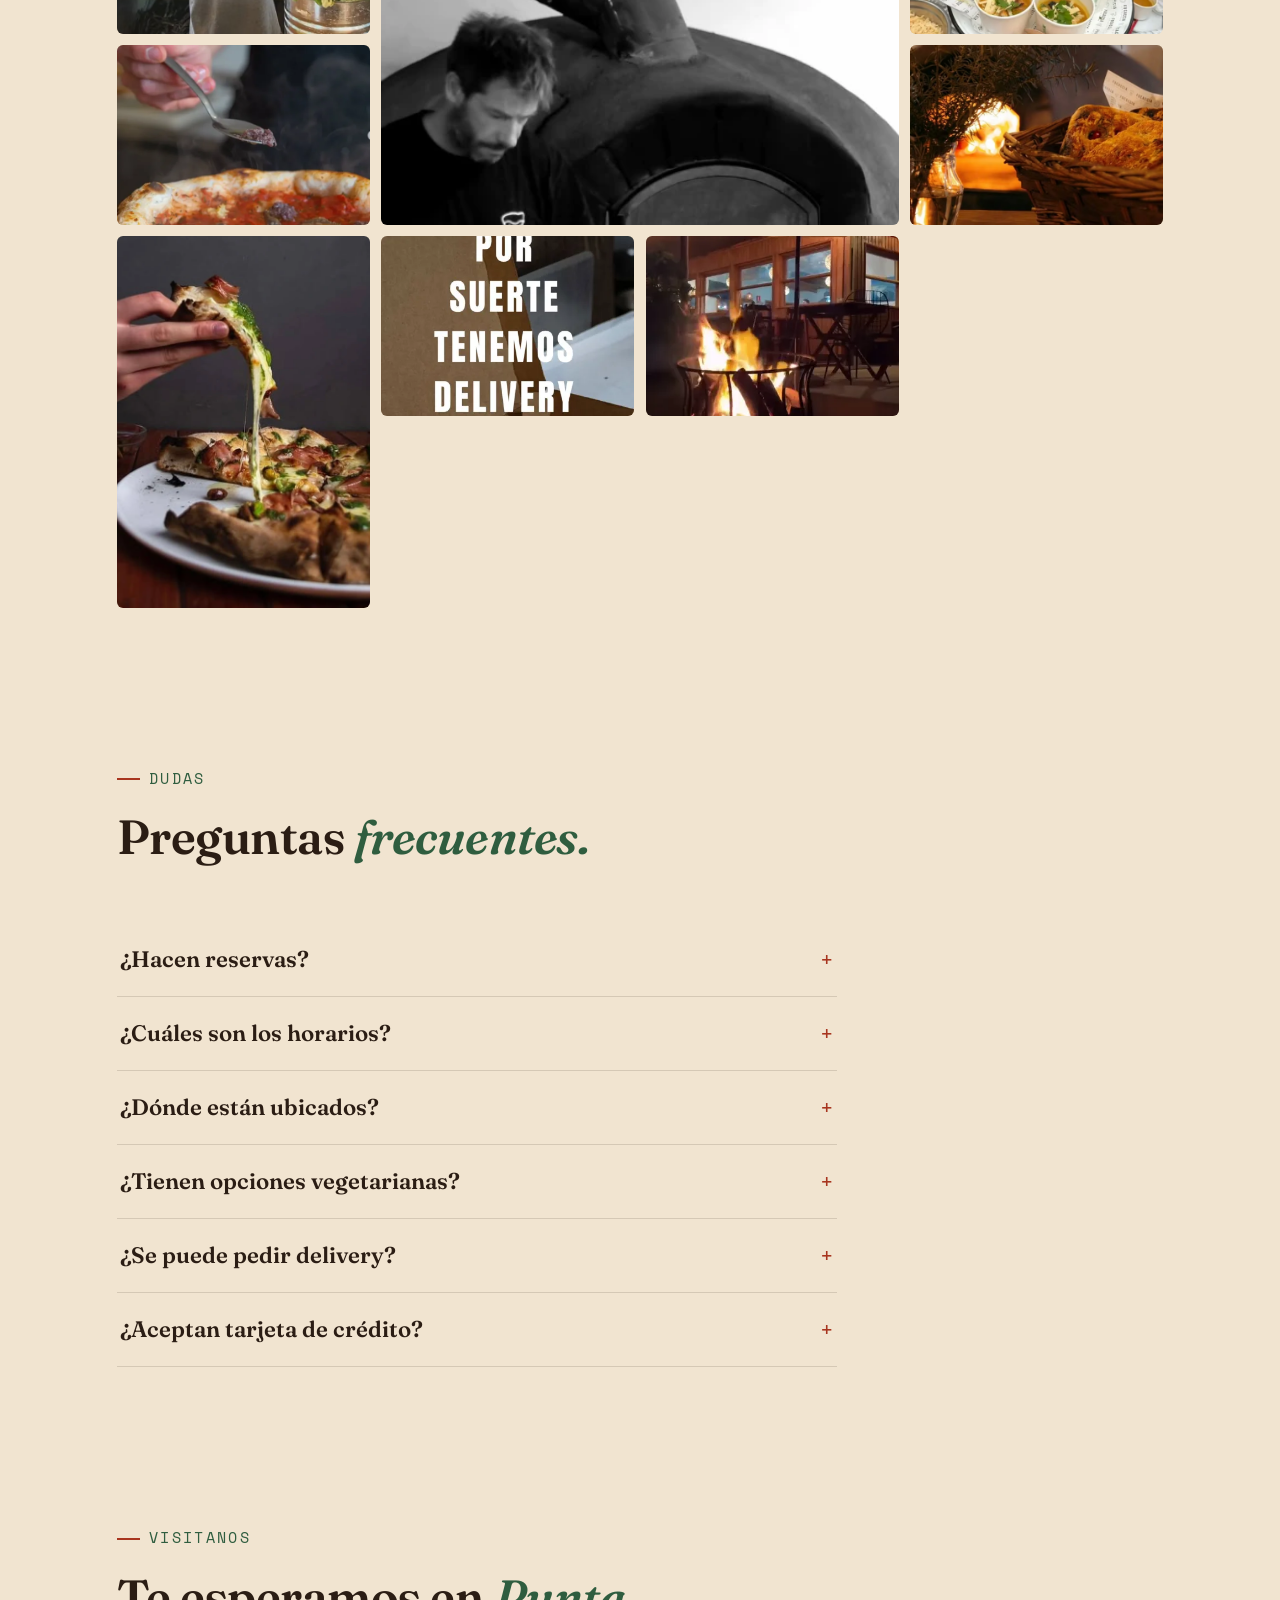
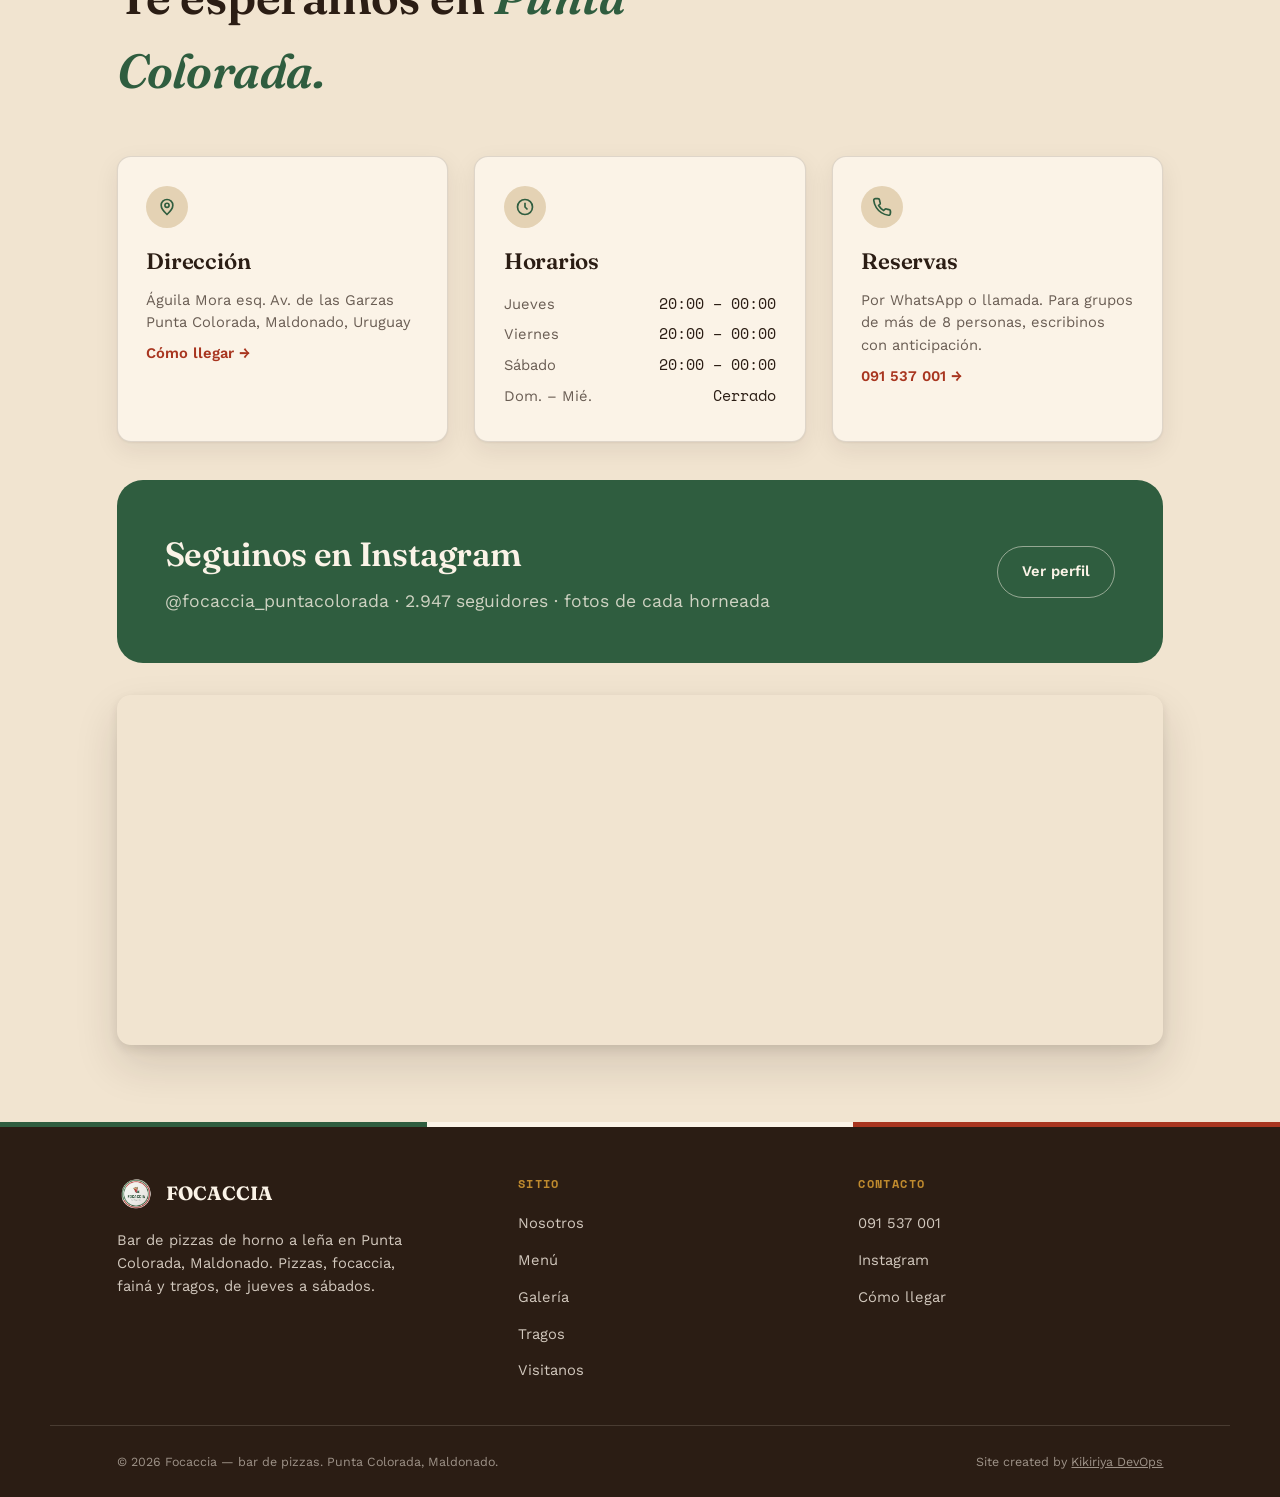
==== commit fd6e1c37: "feat(v1.3): SEO, JSON-LD (Restaurant+FAQ+WebSite+Organization+Event), OG/Twitter 1200x630, FAQ secti" ====
--- a/index.html
+++ b/index.html
@@ -1,4 +1,4 @@
-<!-- v1.2 -->
+<!-- v1.3 -->
 <!DOCTYPE html>
 <html lang="es">
 <head>
@@ -6,28 +6,32 @@
 <meta name="viewport" content="width=device-width, initial-scale=1, viewport-fit=cover">
 <title>FOCACCIA — Bar de Pizzas en Punta Colorada, Maldonado</title>
 <meta name="description" content="FOCACCIA, bar de pizzas al horno de leña en Punta Colorada, Maldonado. Pizzas, focaccia, fainá, sándwiches, cazuelas, postres y tragos. Jue–Sáb, 20 a 00hs.">
-<meta name="keywords" content="pizza Punta Colorada, bar de pizzas Maldonado, focaccia Uruguay, pizzeria Punta Colorada, restaurante Maldonado, tragos Punta Colorada">
+<meta name="keywords" content="pizza Punta Colorada, bar de pizzas Maldonado, focaccia Uruguay, pizzeria Punta Colorada, restaurante Maldonado, tragos Punta Colorada, horno de leña Maldonado, reserva mesa Punta Colorada">
 <meta name="author" content="FOCACCIA — bar de pizzas">
-<meta name="robots" content="index, follow">
+<meta name="robots" content="index, follow, max-image-preview:large, max-snippet:-1">
 <link rel="canonical" href="https://focacciapcolorada.netlify.app/">
 <link rel="alternate" hreflang="es-UY" href="https://focacciapcolorada.netlify.app/">
+<link rel="alternate" hreflang="x-default" href="https://focacciapcolorada.netlify.app/">
 
 <!-- Open Graph -->
 <meta property="og:type" content="website">
-<meta property="og:title" content="FOCACCIA — Bar de Pizzas en Punta Colorada">
+<meta property="og:title" content="FOCACCIA — Bar de Pizzas en Punta Colorada, Maldonado">
 <meta property="og:description" content="Pizzas de horno a leña, focaccia, fainá, cazuelas, postres y tragos. Águila Mora esq. Av. de las Garzas, Punta Colorada, Maldonado.">
-<meta property="og:image" content="https://focacciapcolorada.netlify.app/assets/img/logo_3.png">
-<meta property="og:image:width" content="500">
-<meta property="og:image:height" content="500">
+<meta property="og:image" content="https://focacciapcolorada.netlify.app/assets/img/hero-oven.webp">
+<meta property="og:image:alt" content="Pizzero atendiendo el horno de barro a leña de Focaccia en Punta Colorada">
+<meta property="og:image:width" content="1200">
+<meta property="og:image:height" content="630">
+<meta property="og:image:type" content="image/webp">
 <meta property="og:locale" content="es_UY">
 <meta property="og:url" content="https://focacciapcolorada.netlify.app/">
-<meta property="og:site_name" content="FOCACCIA">
+<meta property="og:site_name" content="FOCACCIA — Bar de Pizzas">
 
 <!-- Twitter -->
 <meta name="twitter:card" content="summary_large_image">
 <meta name="twitter:title" content="FOCACCIA — Bar de Pizzas en Punta Colorada">
-<meta name="twitter:description" content="Pizzas de horno a leña, focaccia, fainá, cazuelas, postres y tragos en Punta Colorada, Maldonado.">
-<meta name="twitter:image" content="https://focacciapcolorada.netlify.app/assets/img/logo_3.png">
+<meta name="twitter:description" content="Pizzas de horno a leña, focaccia, fainá, cazuelas, postres y tragos en Punta Colorada, Maldonado. Jue–Sáb 20–00hs.">
+<meta name="twitter:image" content="https://focacciapcolorada.netlify.app/assets/img/hero-oven.webp">
+<meta name="twitter:image:alt" content="Pizzero atendiendo el horno de barro a leña de Focaccia en Punta Colorada">
 
 <meta name="theme-color" content="#2B1D14">
 <link rel="icon" type="image/png" sizes="32x32" href="assets/img/favicon-32.png">
@@ -38,15 +42,18 @@
 <link href="https://fonts.googleapis.com/css2?family=Fraunces:ital,opsz,wght@0,9..144,500;0,9..144,600;0,9..144,700;1,9..144,500&family=Work+Sans:wght@400;500;600;700&family=Space+Mono:wght@400;700&display=swap" rel="stylesheet">
 <link rel="stylesheet" href="css/styles.css">
 
-<!-- JSON-LD: datos estructurados para SEO local -->
+<!-- JSON-LD: Restaurant -->
 <script type="application/ld+json">
 {
   "@context": "https://schema.org",
   "@type": "Restaurant",
   "name": "FOCACCIA — bar de pizzas",
   "image": "https://focacciapcolorada.netlify.app/assets/img/hero-oven.webp",
+  "description": "Bar de pizzas de horno a leña en Punta Colorada, Maldonado. Pizzas, focaccia, fainá, sándwiches, cazuelas, postres y tragos.",
+  "url": "https://focacciapcolorada.netlify.app/",
+  "telephone": "+59891537001",
+  "priceRange": "$$",
   "servesCuisine": ["Pizza", "Italiana", "Focaccia"],
-  "telephone": "+59891537001",
   "address": {
     "@type": "PostalAddress",
     "streetAddress": "Águila Mora esq. Av. de las Garzas",
@@ -54,15 +61,170 @@
     "addressRegion": "Maldonado",
     "addressCountry": "UY"
   },
+  "geo": {
+    "@type": "GeoCoordinates",
+    "latitude": -34.8934,
+    "longitude": -55.2521
+  },
   "openingHoursSpecification": [{
     "@type": "OpeningHoursSpecification",
     "dayOfWeek": ["Thursday","Friday","Saturday"],
     "opens": "20:00",
     "closes": "00:00"
   }],
-  "sameAs": ["https://www.instagram.com/focaccia_puntacolorada"]
-  /*, "aggregateRating": { "@type": "AggregateRating", "ratingValue": "4.8", "reviewCount": "47" }*/
-  /*, "hasMenu": { "@type": "Menu", "name": "Menú FOCACCIA", "hasMenuSection": [{ "@type": "MenuSection", "name": "Pizzas", "hasMenuItem": [{ "@type": "MenuItem", "name": "Cuatro Quesos" }] }] }*/
+  "sameAs": ["https://www.instagram.com/focaccia_puntacolorada"],
+  "aggregateRating": {
+    "@type": "AggregateRating",
+    "ratingValue": "4.8",
+    "reviewCount": "47",
+    "bestRating": "5"
+  },
+  "hasMenu": {
+    "@type": "Menu",
+    "name": "Menú FOCACCIA",
+    "url": "https://focacciapcolorada.netlify.app/#menu",
+    "hasMenuSection": [
+      {
+        "@type": "MenuSection",
+        "name": "Pizzas",
+        "hasMenuItem": [
+          {"@type": "MenuItem", "name": "Cuatro Quesos", "description": "Salsa de tomate, mozzarella, parmesano, provolone, roquefort, orégano."},
+          {"@type": "MenuItem", "name": "Hongos", "description": "Champiñones y cebollas asadas, queso provolone, toque de crema, pesto de albahaca."},
+          {"@type": "MenuItem", "name": "Prosciutto", "description": "Salsa de tomate, mozzarella, jamón crudo, rúcula, aceitunas negras, cherrys."},
+          {"@type": "MenuItem", "name": "Margarita", "description": "Salsa de tomate, mozzarella, albahaca."},
+          {"@type": "MenuItem", "name": "Peperoni", "description": "Salsa de tomate, mozzarella, peperoni, orégano."}
+        ]
+      },
+      {
+        "@type": "MenuSection",
+        "name": "Focaccia y Fainá",
+        "hasMenuItem": [
+          {"@type": "MenuItem", "name": "Focaccia del día", "description": "De cherrys, cebolla y olivas. Con parmesano y hierbas."},
+          {"@type": "MenuItem", "name": "Fainá Baba Ganush", "description": "Fainá de la casa con puré de berenjenas asadas, rúcula, lascas de parmesano."}
+        ]
+      }
+    ]
+  }
+}
+</script>
+
+<!-- JSON-LD: WebSite + SearchAction -->
+<script type="application/ld+json">
+{
+  "@context": "https://schema.org",
+  "@type": "WebSite",
+  "name": "FOCACCIA — Bar de Pizzas",
+  "url": "https://focacciapcolorada.netlify.app/",
+  "potentialAction": {
+    "@type": "SearchAction",
+    "target": {
+      "@type": "EntryPoint",
+      "urlTemplate": "https://focacciapcolorada.netlify.app/#menu"
+    },
+    "query-input": "required name=query"
+  }
+}
+</script>
+
+<!-- JSON-LD: Organization -->
+<script type="application/ld+json">
+{
+  "@context": "https://schema.org",
+  "@type": "Organization",
+  "name": "FOCACCIA — bar de pizzas",
+  "url": "https://focacciapcolorada.netlify.app/",
+  "logo": "https://focacciapcolorada.netlify.app/assets/img/logo.png",
+  "description": "Bar de pizzas de horno a leña en Punta Colorada, Maldonado, Uruguay.",
+  "sameAs": ["https://www.instagram.com/focaccia_puntacolorada"],
+  "contactPoint": {
+    "@type": "ContactPoint",
+    "telephone": "+59891537001",
+    "contactType": "reservations",
+    "availableLanguage": ["Spanish"]
+  }
+}
+</script>
+
+<!-- JSON-LD: FAQPage -->
+<script type="application/ld+json">
+{
+  "@context": "https://schema.org",
+  "@type": "FAQPage",
+  "mainEntity": [
+    {
+      "@type": "Question",
+      "name": "¿Hacen reservas en Focaccia?",
+      "acceptedAnswer": {
+        "@type": "Answer",
+        "text": "Sí, podés reservar mesa por WhatsApp o llamada al 091 537 001. Para grupos de más de 8 personas, escribinos con anticipación."
+      }
+    },
+    {
+      "@type": "Question",
+      "name": "¿Cuáles son los horarios de Focaccia?",
+      "acceptedAnswer": {
+        "@type": "Answer",
+        "text": "Abrimos de jueves a sábados, de 20:00 a 00:00. Los demás días estamos cerrados."
+      }
+    },
+    {
+      "@type": "Question",
+      "name": "¿Dónde está ubicado Focaccia?",
+      "acceptedAnswer": {
+        "@type": "Answer",
+        "text": "Estamos en Águila Mora esq. Av. de las Garzas, Punta Colorada, Maldonado, Uruguay."
+      }
+    },
+    {
+      "@type": "Question",
+      "name": "¿Focaccia tiene opciones vegetarianas?",
+      "acceptedAnswer": {
+        "@type": "Answer",
+        "text": "Sí, tenemos varias opciones vegetarianas como la Escalivada (verduras asadas, queso de cabra, rúcula), Focaccia del día, Fainá, Pisto Manchego y más."
+      }
+    },
+    {
+      "@type": "Question",
+      "name": "¿Se puede pedir delivery en Focaccia?",
+      "acceptedAnswer": {
+        "@type": "Answer",
+        "text": "Focaccia es un bar de comidas para comer en el local. Actualmente no ofrecemos servicio de delivery."
+      }
+    },
+    {
+      "@type": "Question",
+      "name": "¿Aceptan tarjeta de crédito en Focaccia?",
+      "acceptedAnswer": {
+        "@type": "Answer",
+        "text": "Sí, aceptamos tarjetas de crédito y débito. También podés pagar en efectivo."
+      }
+    }
+  ]
+}
+</script>
+
+<!-- JSON-LD: Event -->
+<script type="application/ld+json">
+{
+  "@context": "https://schema.org",
+  "@type": "Event",
+  "name": "Feria de la Pizza Uruguay 2026",
+  "description": "FOCACCIA fue campeón de la Feria de la Pizza Uruguay 2026.",
+  "organizer": {
+    "@type": "Organization",
+    "name": "Feria de la Pizza Uruguay"
+  },
+  "location": {
+    "@type": "Place",
+    "name": "Punta Colorada",
+    "address": {
+      "@type": "PostalAddress",
+      "addressLocality": "Maldonado",
+      "addressCountry": "UY"
+    }
+  },
+  "eventStatus": "https://schema.org/EventCompleted",
+  "eventAttendanceMode": "https://schema.org/OfflineEventAttendanceMode"
 }
 </script>
 </head>
@@ -435,6 +597,42 @@
   </section>
 
 
+  <!-- ============ FAQ ============ -->
+  <section class="section" id="faq" aria-labelledby="faq-title">
+    <div class="wrap">
+      <div class="section-head reveal">
+        <p class="eyebrow">Dudas</p>
+        <h2 id="faq-title" class="section-title">Preguntas <em>frecuentes.</em></h2>
+      </div>
+      <div class="faq-list reveal">
+        <details class="faq-item">
+          <summary>¿Hacen reservas?</summary>
+          <p>Sí, podés reservar mesa por WhatsApp o llamada al <a href="tel:+59891537001">091 537 001</a>. Para grupos de más de 8 personas, escribinos con anticipación.</p>
+        </details>
+        <details class="faq-item">
+          <summary>¿Cuáles son los horarios?</summary>
+          <p>Abrimos de <strong>jueves a sábados</strong>, de <strong>20:00 a 00:00</strong>. Los demás días estamos cerrados.</p>
+        </details>
+        <details class="faq-item">
+          <summary>¿Dónde están ubicados?</summary>
+          <p>Estamos en <strong>Águila Mora esq. Av. de las Garzas</strong>, Punta Colorada, Maldonado, Uruguay. <a href="https://maps.google.com/?q=Focaccia+Punta+Colorada+Maldonado" target="_blank" rel="noopener">Cómo llegar →</a></p>
+        </details>
+        <details class="faq-item">
+          <summary>¿Tienen opciones vegetarianas?</summary>
+          <p>Sí, tenemos varias opciones vegetarianas como la Escalivada (verduras asadas, queso de cabra, rúcula), Focaccia del día, Fainá, Pisto Manchego, Sándwich Rústico y más.</p>
+        </details>
+        <details class="faq-item">
+          <summary>¿Se puede pedir delivery?</summary>
+          <p>Focaccia es un bar de comidas para comer en el local. Actualmente no ofrecemos servicio de delivery.</p>
+        </details>
+        <details class="faq-item">
+          <summary>¿Aceptan tarjeta de crédito?</summary>
+          <p>Sí, aceptamos tarjetas de crédito y débito. También podés pagar en efectivo.</p>
+        </details>
+      </div>
+    </div>
+  </section>
+
   <!-- ============ VISITANOS / CONTACTO ============ -->
   <section class="section" id="visitanos" aria-labelledby="visitanos-title">
     <div class="wrap">
@@ -534,6 +732,10 @@
   <svg width="26" height="26" viewBox="0 0 24 24" fill="currentColor" aria-hidden="true"><path d="M12.04 2C6.58 2 2.13 6.45 2.13 11.91c0 1.87.5 3.62 1.44 5.13L2 22l5.1-1.54a9.86 9.86 0 0 0 4.94 1.31c5.46 0 9.9-4.45 9.9-9.91S17.5 2 12.04 2Zm5.8 14.13c-.24.68-1.4 1.3-1.93 1.35-.5.05-1.03.24-3.45-.72-2.9-1.16-4.77-4.09-4.92-4.28-.14-.19-1.17-1.56-1.17-2.98 0-1.42.75-2.11 1.02-2.4.27-.29.58-.36.78-.36h.55c.18 0 .42-.03.64.5.24.55.8 1.9.86 2.04.07.14.11.3.02.48-.09.19-.14.3-.27.46-.14.16-.29.36-.41.48-.14.14-.28.29-.12.56.16.28.7 1.16 1.5 1.88 1.04.93 1.9 1.22 2.18 1.36.28.14.44.12.6-.07.16-.2.7-.82.89-1.1.19-.28.37-.23.62-.14.25.1 1.6.76 1.87.9.27.14.46.2.52.32.07.12.07.66-.17 1.34Z"/></svg>
 </a>
 
+<a href="#inicio" class="back-to-top" id="backToTop" aria-label="Volver arriba">
+  <svg width="20" height="20" viewBox="0 0 24 24" fill="none" stroke="currentColor" stroke-width="2.5" stroke-linecap="round" stroke-linejoin="round" aria-hidden="true"><polyline points="18 15 12 9 6 15"/></svg>
+</a>
+
 <div class="toast" id="toast" role="status" aria-live="polite"></div>
 
 <!-- Lightbox de galería -->
--- a/css/styles.css
+++ b/css/styles.css
@@ -1,5 +1,5 @@
 /* =========================================================
-   v1.2 — FOCACCIA — bar de pizzas
+   v1.3 — FOCACCIA — bar de pizzas
    Design tokens
    ========================================================= */
 :root{
@@ -212,15 +212,19 @@
   display:flex;
   flex-direction:column;
   padding: 5rem var(--gutter) 2rem;
-  clip-path: inset(0 0 0 100%);
-  transition: clip-path var(--dur-2) var(--ease), background var(--dur-2) var(--ease);
+  transform: translateY(-12px);
+  opacity: 0;
+  transition: transform var(--dur-2) var(--ease), opacity var(--dur-2) var(--ease), background var(--dur-2) var(--ease), visibility 0s var(--dur-2);
   visibility: hidden;
   z-index: 105;
 }
 .primary-nav.is-open{
-  clip-path: inset(0 0 0 0);
+  transform: translateY(0);
+  opacity: 1;
+  height: fit-content;
   visibility: visible;
   background-color: var(--verde-claro);
+  transition: transform var(--dur-2) var(--ease), opacity var(--dur-2) var(--ease), background var(--dur-2) var(--ease), visibility 0s 0s;
 }
 .primary-nav.is-open .nav-contact{ background-color: var(--verde-claro); }
 .primary-nav.is-open ul{ background-color: var(--verde-claro); }
@@ -264,6 +268,7 @@
 .nav-scrim.is-open{ opacity:1; pointer-events:auto; }
 
 body.nav-open{ overflow:hidden; }
+body.nav-open .site-header{ backdrop-filter:none; -webkit-backdrop-filter:none; }
 
 @media (min-width: 900px){
   .nav-toggle{ display:none; }
@@ -274,11 +279,13 @@
     color: inherit;
     flex-direction:row;
     padding:0;
+    clip-path: none;
     transform:none;
+    opacity: 1;
     transition:none;
     visibility: visible;
   }
-  .primary-nav.is-open{ background-color: initial; background-image: none; }
+  .primary-nav.is-open{ background-color: initial; background-image: none; height: auto; }
   .primary-nav.is-open .nav-contact{ background-color: initial; }
   .primary-nav.is-open ul{ background-color: initial; }
   .primary-nav ul{ flex-direction:row; align-items:center; gap: 2rem; }
@@ -359,9 +366,18 @@
 }
 .hero-actions{
   display:flex;
-  flex-wrap:wrap;
-  gap: 1rem;
+  flex-wrap:nowrap;
+  gap: .8rem;
   margin-top: 2.2rem;
+}
+.hero-actions .btn{
+  flex: 1 1 0;
+  min-width: 0;
+  justify-content: center;
+  text-align: center;
+  white-space: nowrap;
+  font-size: clamp(.72rem, .65rem + .3vw, .88rem);
+  padding: .75rem 1rem;
 }
 .hero-meta{
   margin-top: 2.6rem;
@@ -995,4 +1011,93 @@
   .contact-card{ padding: 1.4rem; }
   .map-cta{ flex-direction:column; align-items:flex-start; }
   .footer-bottom{ flex-direction:column; gap:.5rem; }
-}
+  .hero-actions{ flex-wrap: nowrap; }
+}
+
+/* =========================================================
+   FAQ — Acordeón
+   ========================================================= */
+.faq-list{ max-width: 720px; }
+.faq-item{
+  border-bottom: 1px solid var(--linea);
+}
+.faq-item summary{
+  font-family: var(--f-display);
+  font-size: var(--step-1);
+  font-weight: 600;
+  padding: 1.2rem .2rem;
+  cursor: pointer;
+  list-style: none;
+  display: flex;
+  align-items: center;
+  justify-content: space-between;
+  gap: 1rem;
+  transition: color var(--dur-1) var(--ease);
+}
+.faq-item summary::-webkit-details-marker{ display: none; }
+.faq-item summary::after{
+  content: "+";
+  font-family: var(--f-mono);
+  font-size: 1.4rem;
+  font-weight: 400;
+  color: var(--rojo-italia);
+  transition: transform var(--dur-1) var(--ease);
+  flex-shrink: 0;
+}
+.faq-item[open] summary::after{
+  content: "−";
+}
+.faq-item summary:hover{ color: var(--verde-italia); }
+.faq-item summary:focus-visible{
+  outline: 3px solid var(--rojo-italia);
+  outline-offset: 3px;
+  border-radius: 4px;
+}
+.faq-item p{
+  padding: 0 .2rem 1.2rem;
+  color: var(--espresso-70);
+  font-size: var(--step-0);
+  line-height: 1.6;
+}
+.faq-item p a{ color: var(--rojo-italia); font-weight: 600; }
+.faq-item p a:hover{ text-decoration: underline; }
+.faq-item p strong{ color: var(--espresso); }
+
+/* =========================================================
+   Back to Top
+   ========================================================= */
+.back-to-top{
+  position: fixed;
+  left: calc(1.1rem + env(safe-area-inset-left, 0px));
+  bottom: calc(1.1rem + env(safe-area-inset-bottom, 0px));
+  z-index: 110;
+  background: var(--espresso);
+  color: var(--crema-alta);
+  width: 48px; height: 48px;
+  border-radius: 50%;
+  display: flex; align-items: center; justify-content: center;
+  box-shadow: var(--shadow-2);
+  text-decoration: none;
+  opacity: 0;
+  transform: translateY(12px);
+  pointer-events: none;
+  transition: opacity .3s var(--ease), transform .3s var(--ease), background .2s var(--ease);
+}
+.back-to-top.is-visible{
+  opacity: 1;
+  transform: translateY(0);
+  pointer-events: auto;
+}
+.back-to-top:hover{ background: var(--rojo-italia); transform: scale(1.08); }
+.back-to-top:focus-visible{
+  outline: 3px solid var(--rojo-italia);
+  outline-offset: 3px;
+}
+
+@media (max-width: 480px){
+  .hero-actions .btn{
+    font-size: .72rem;
+    padding: .65rem .7rem;
+  }
+  .hero-actions{ gap: .5rem; }
+}
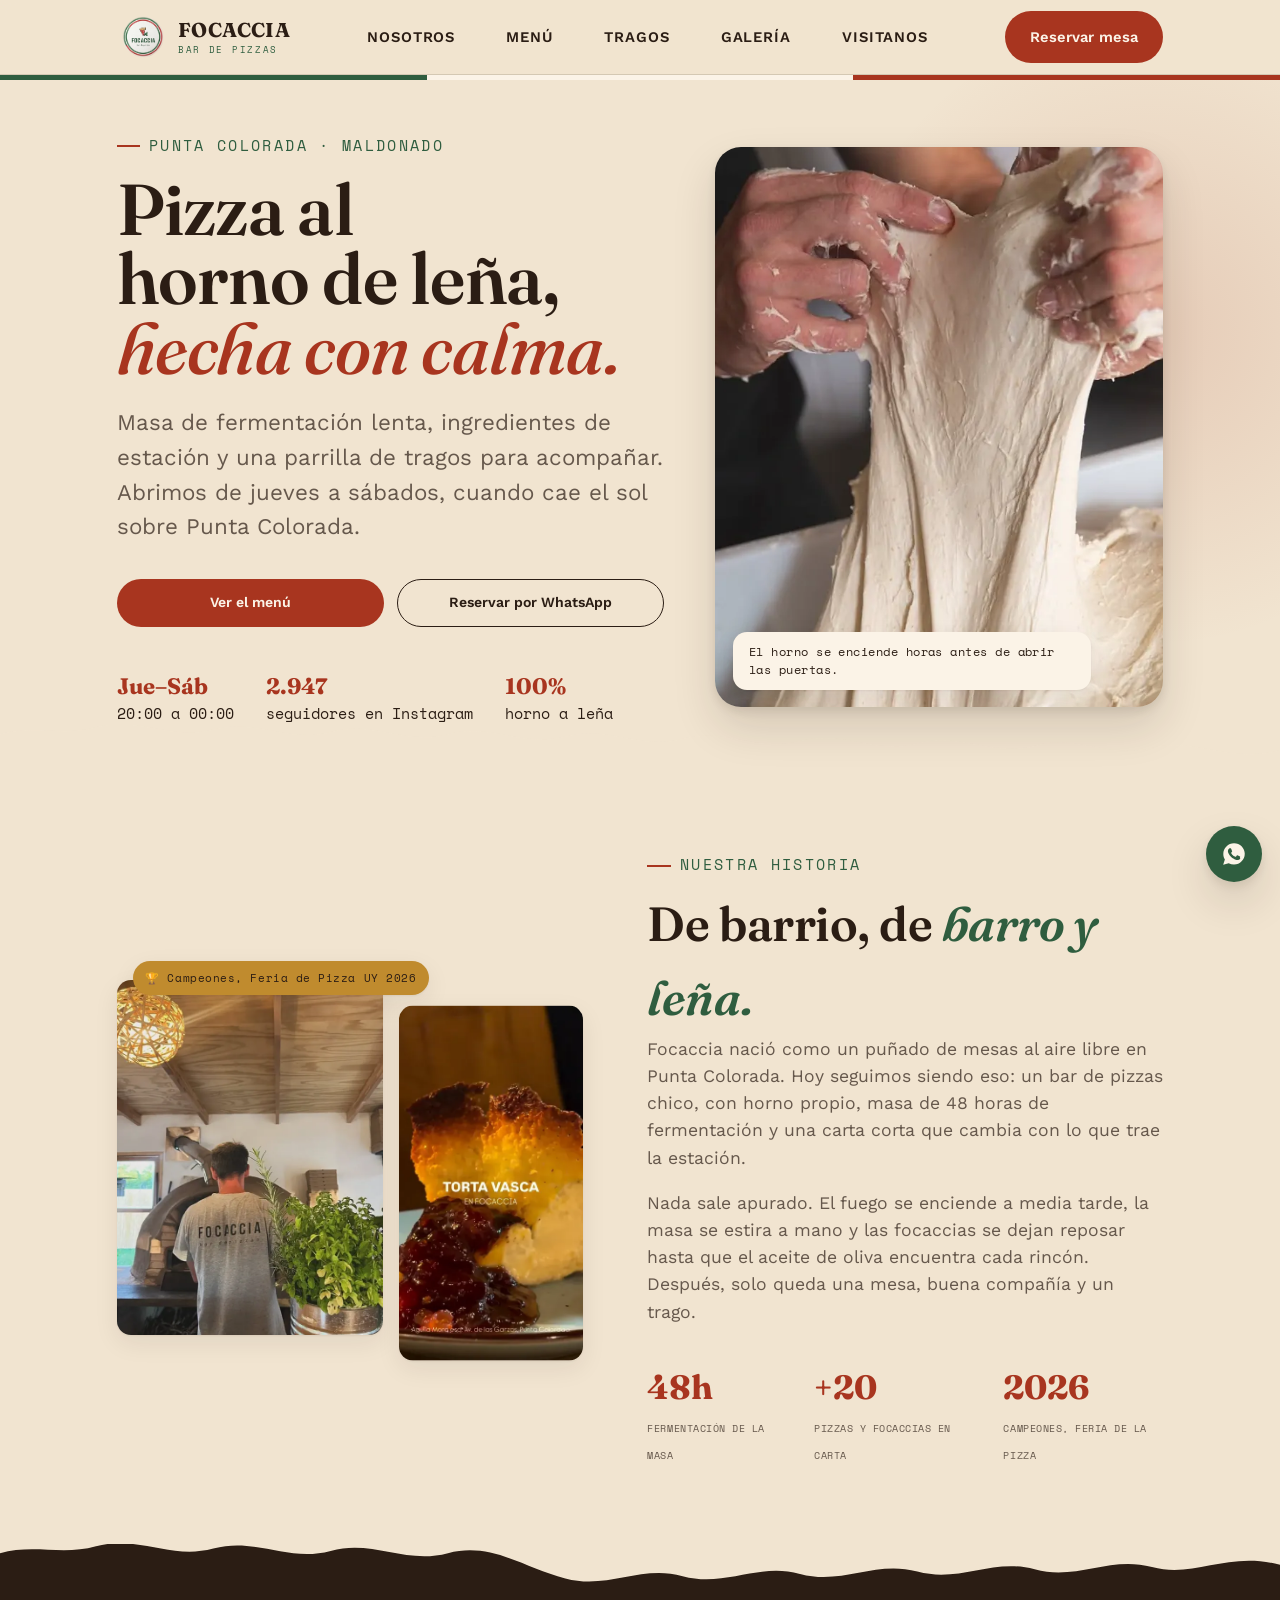
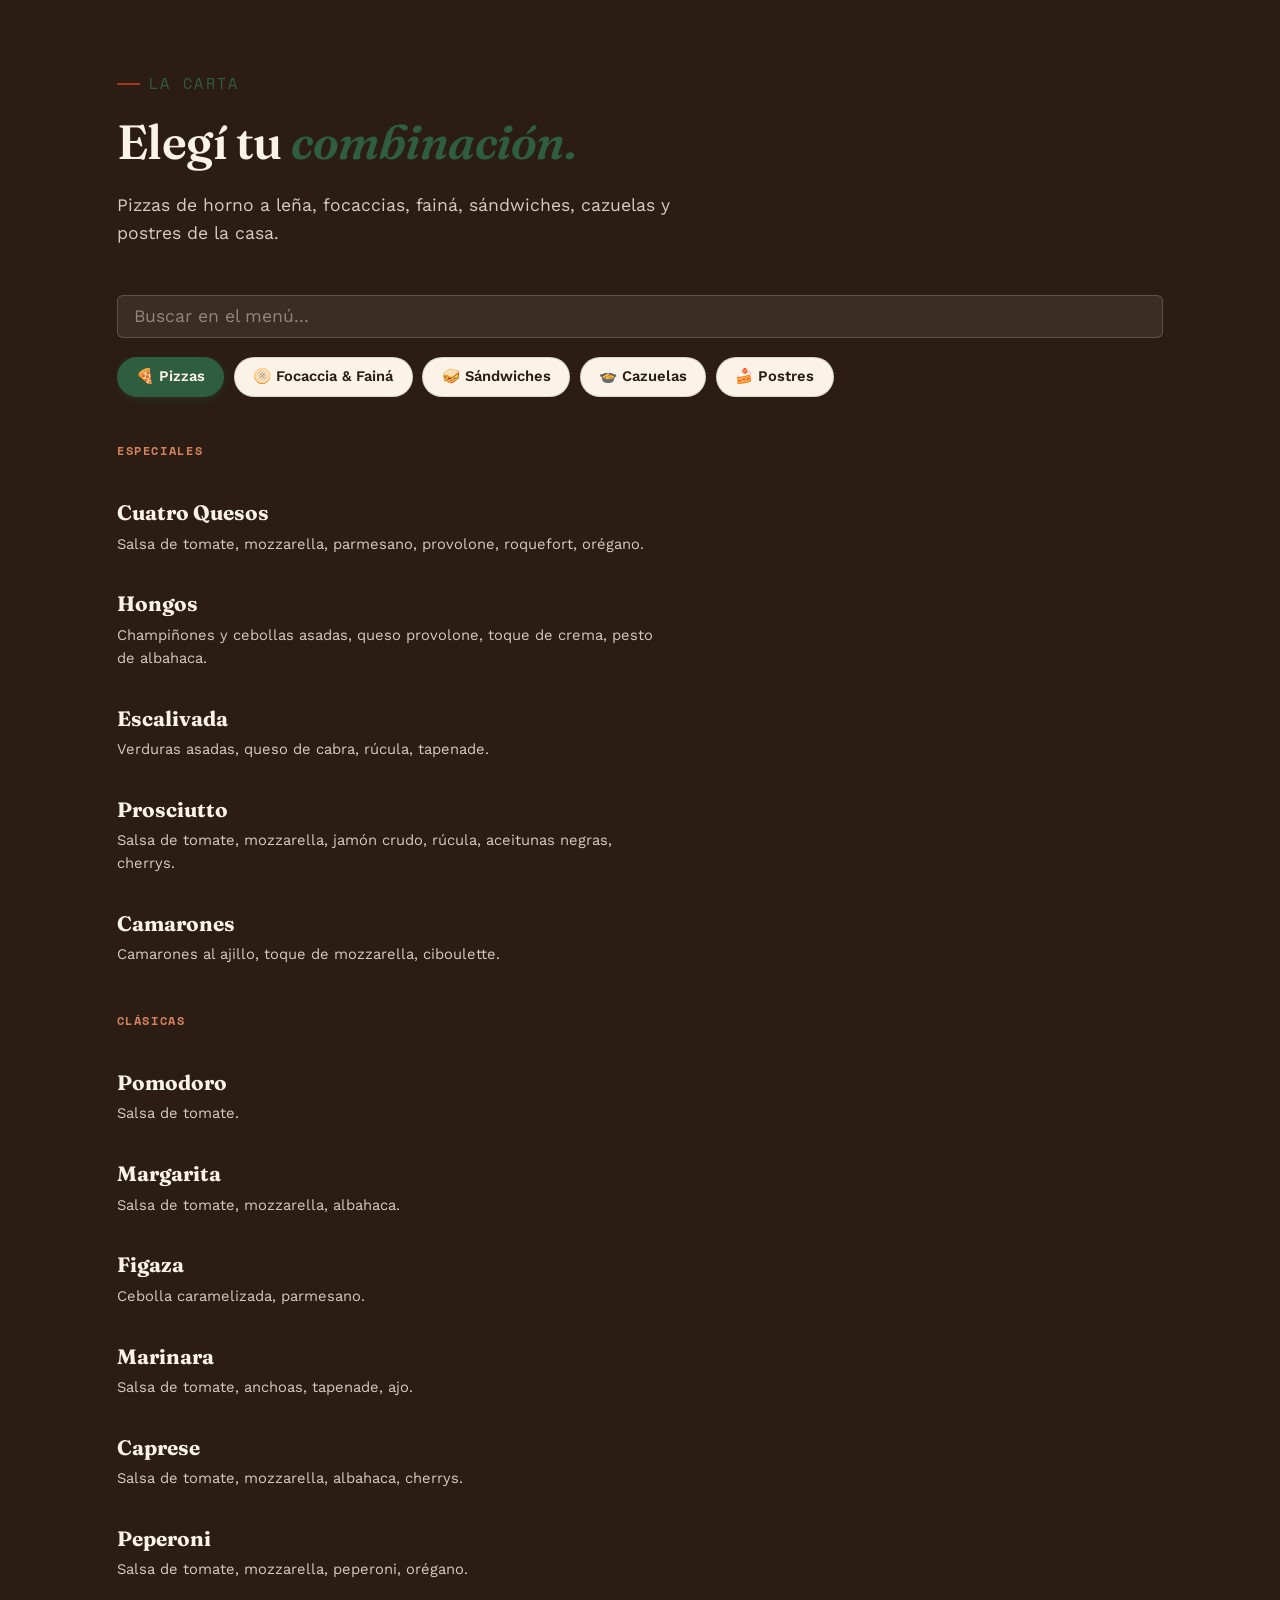
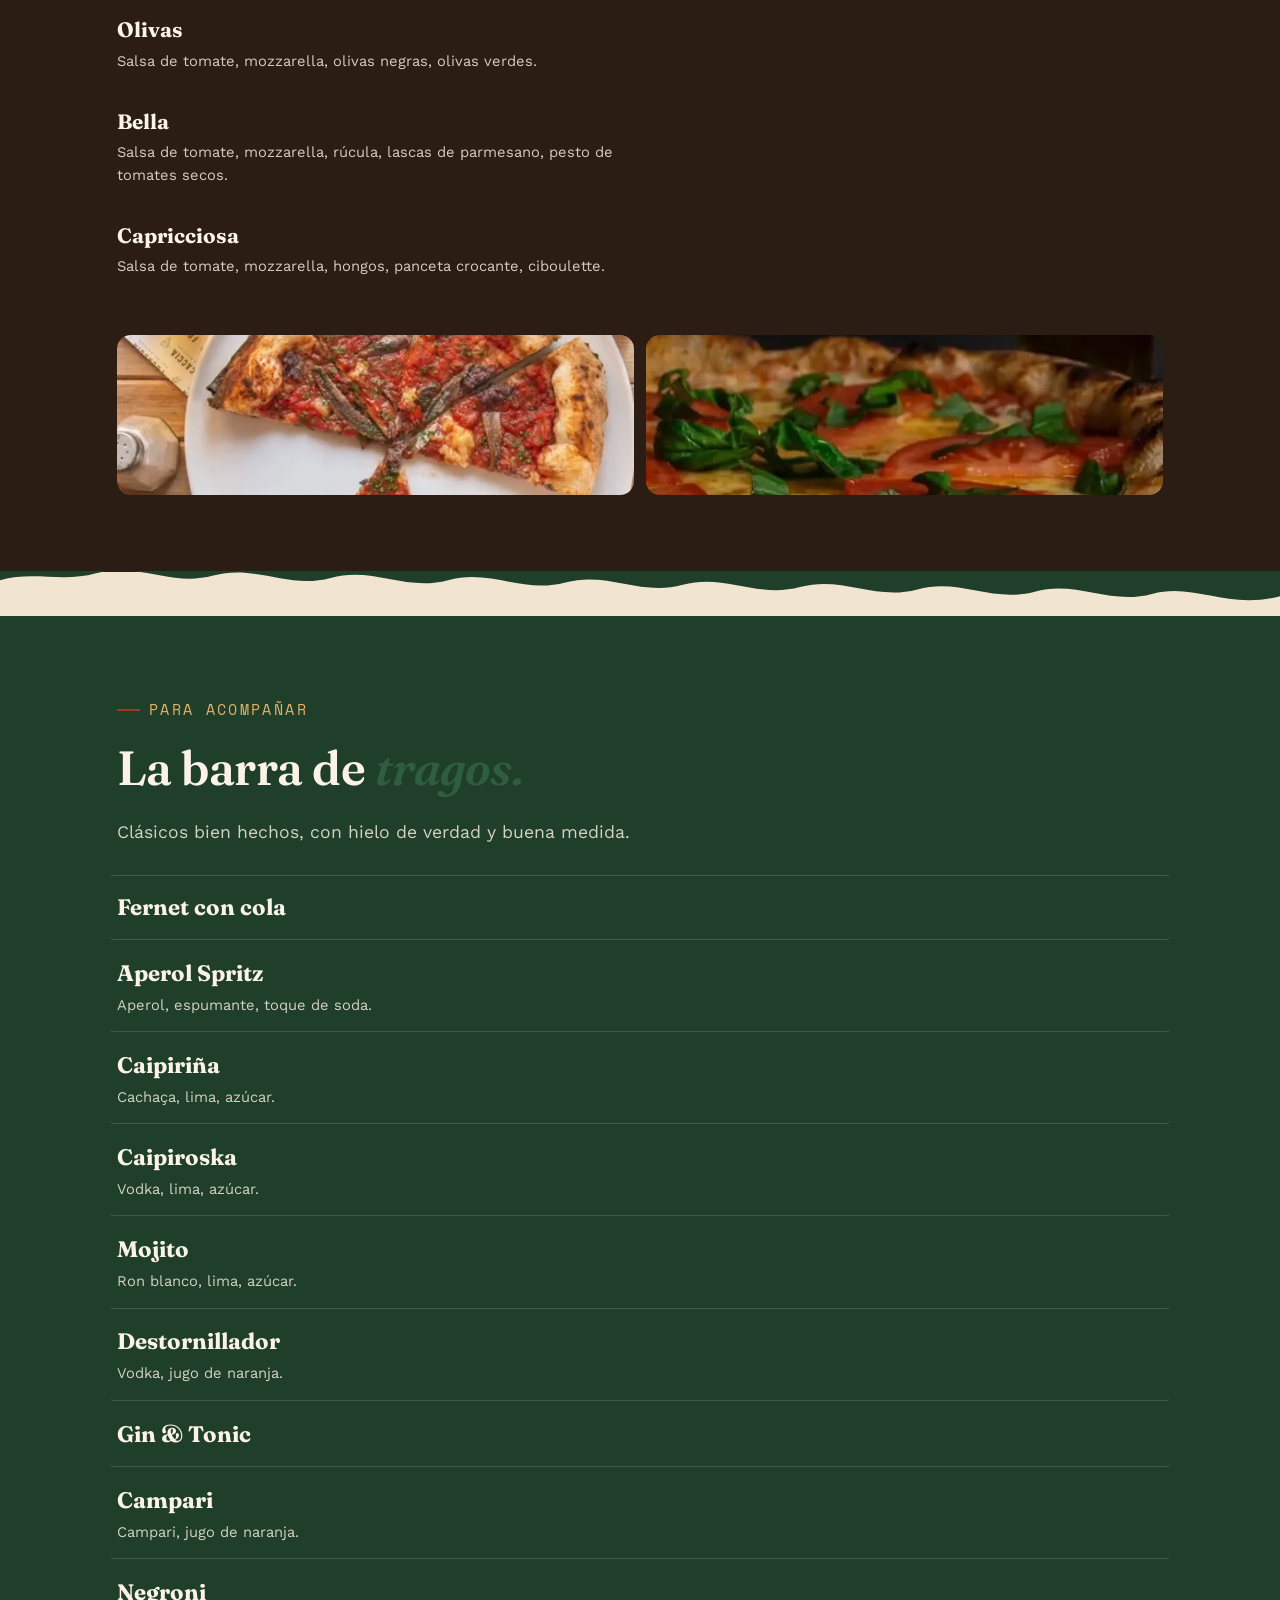
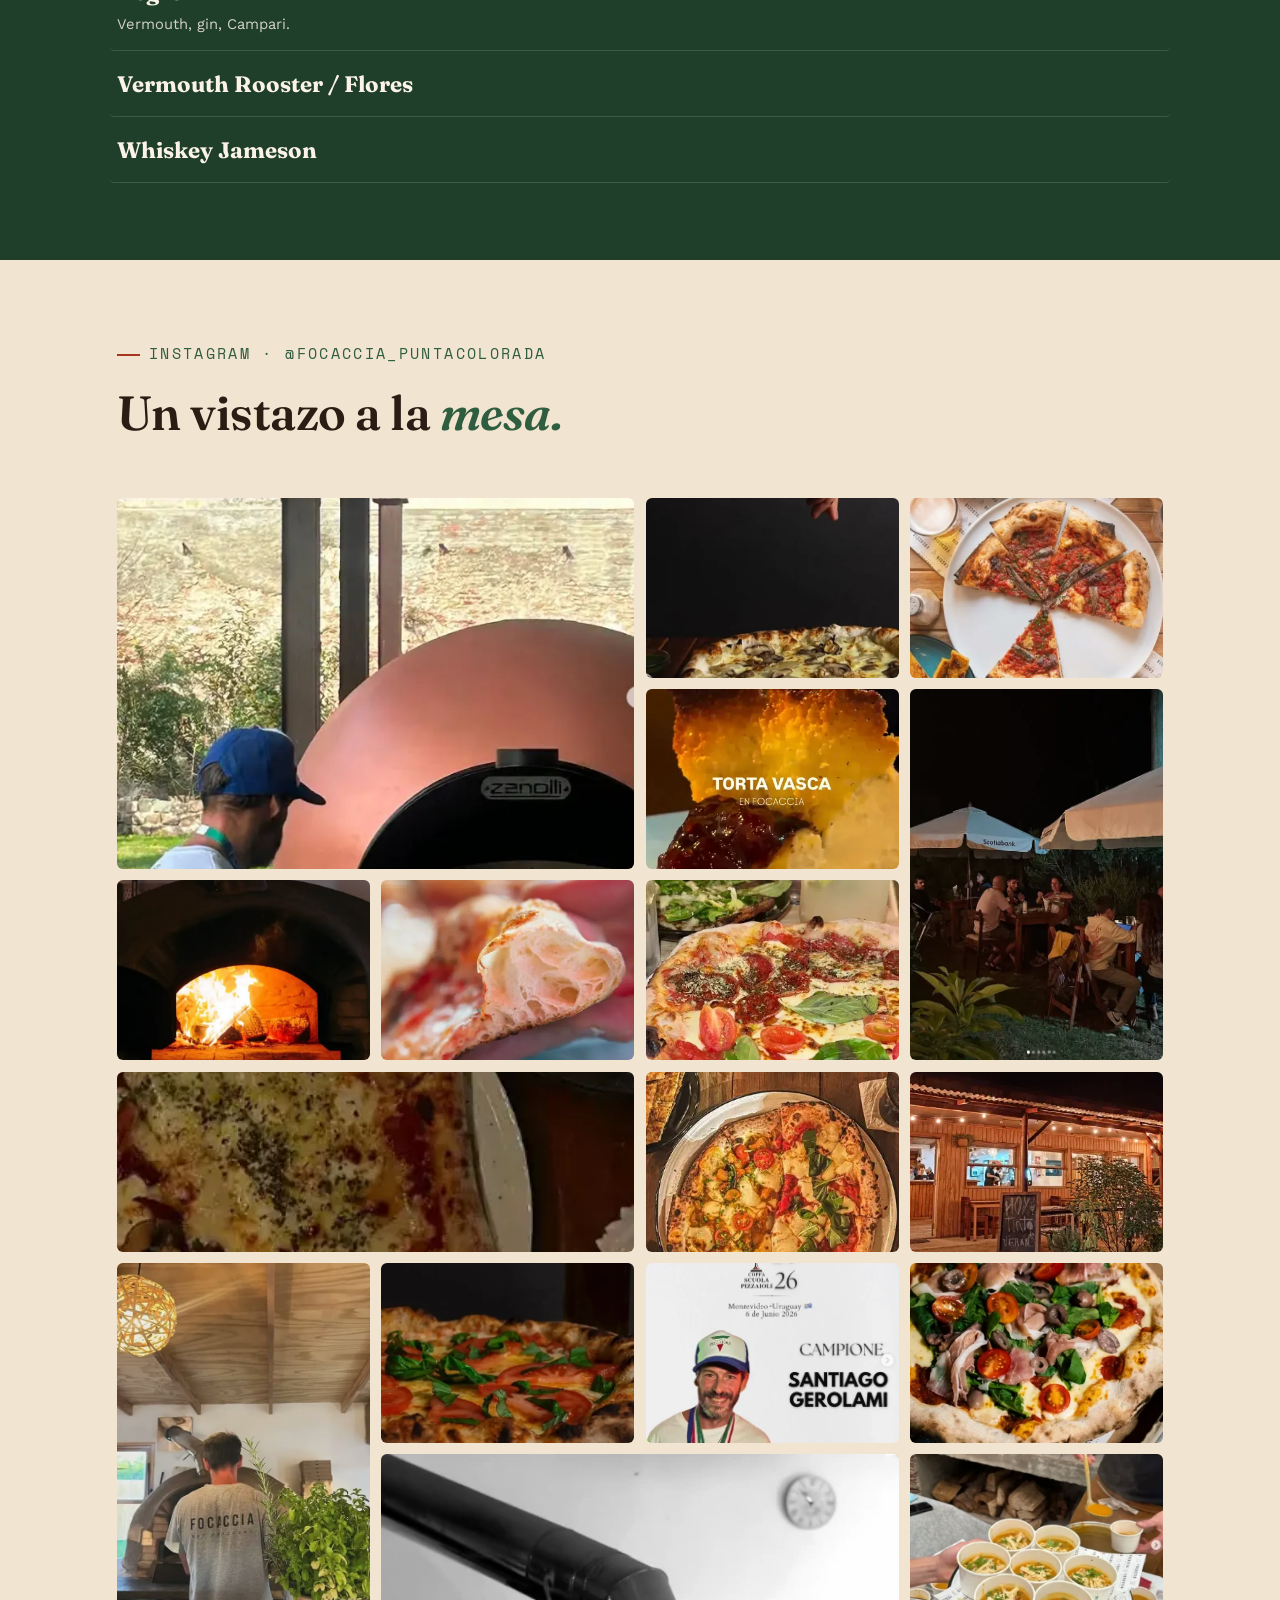
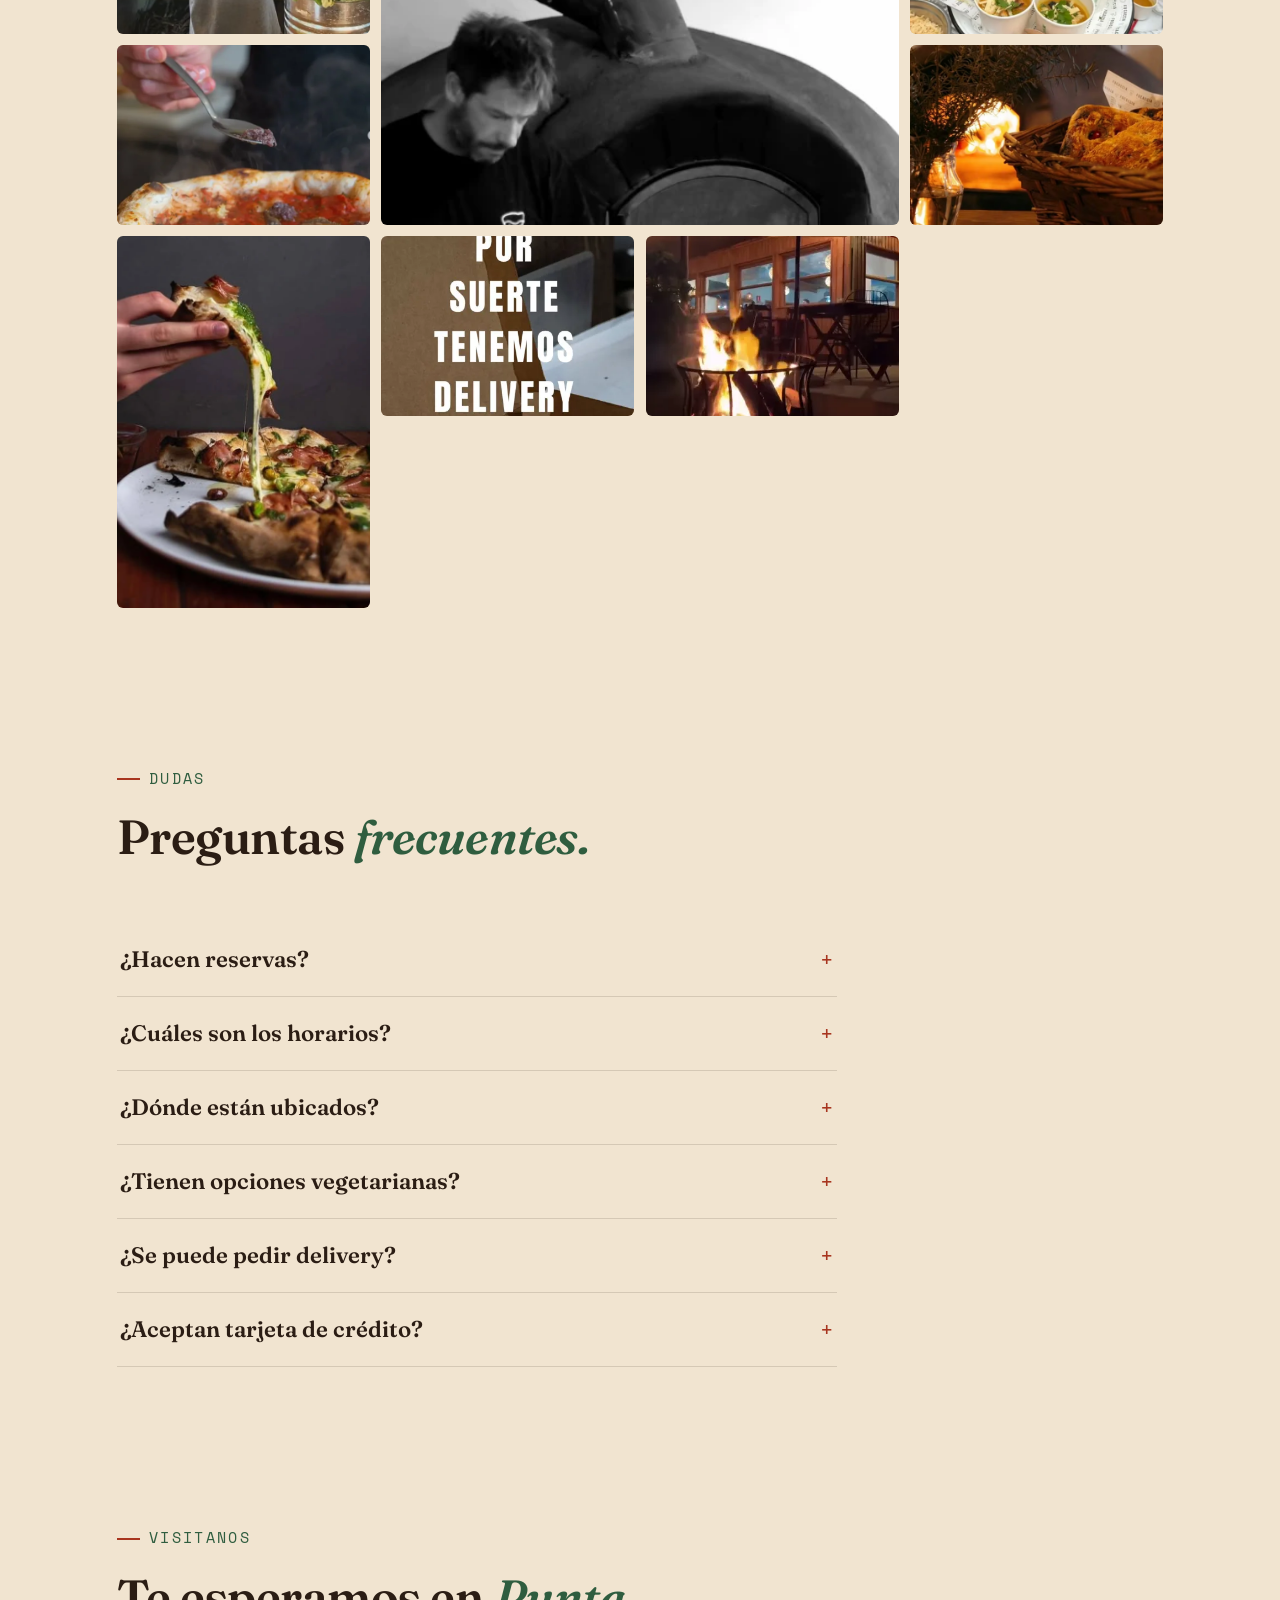
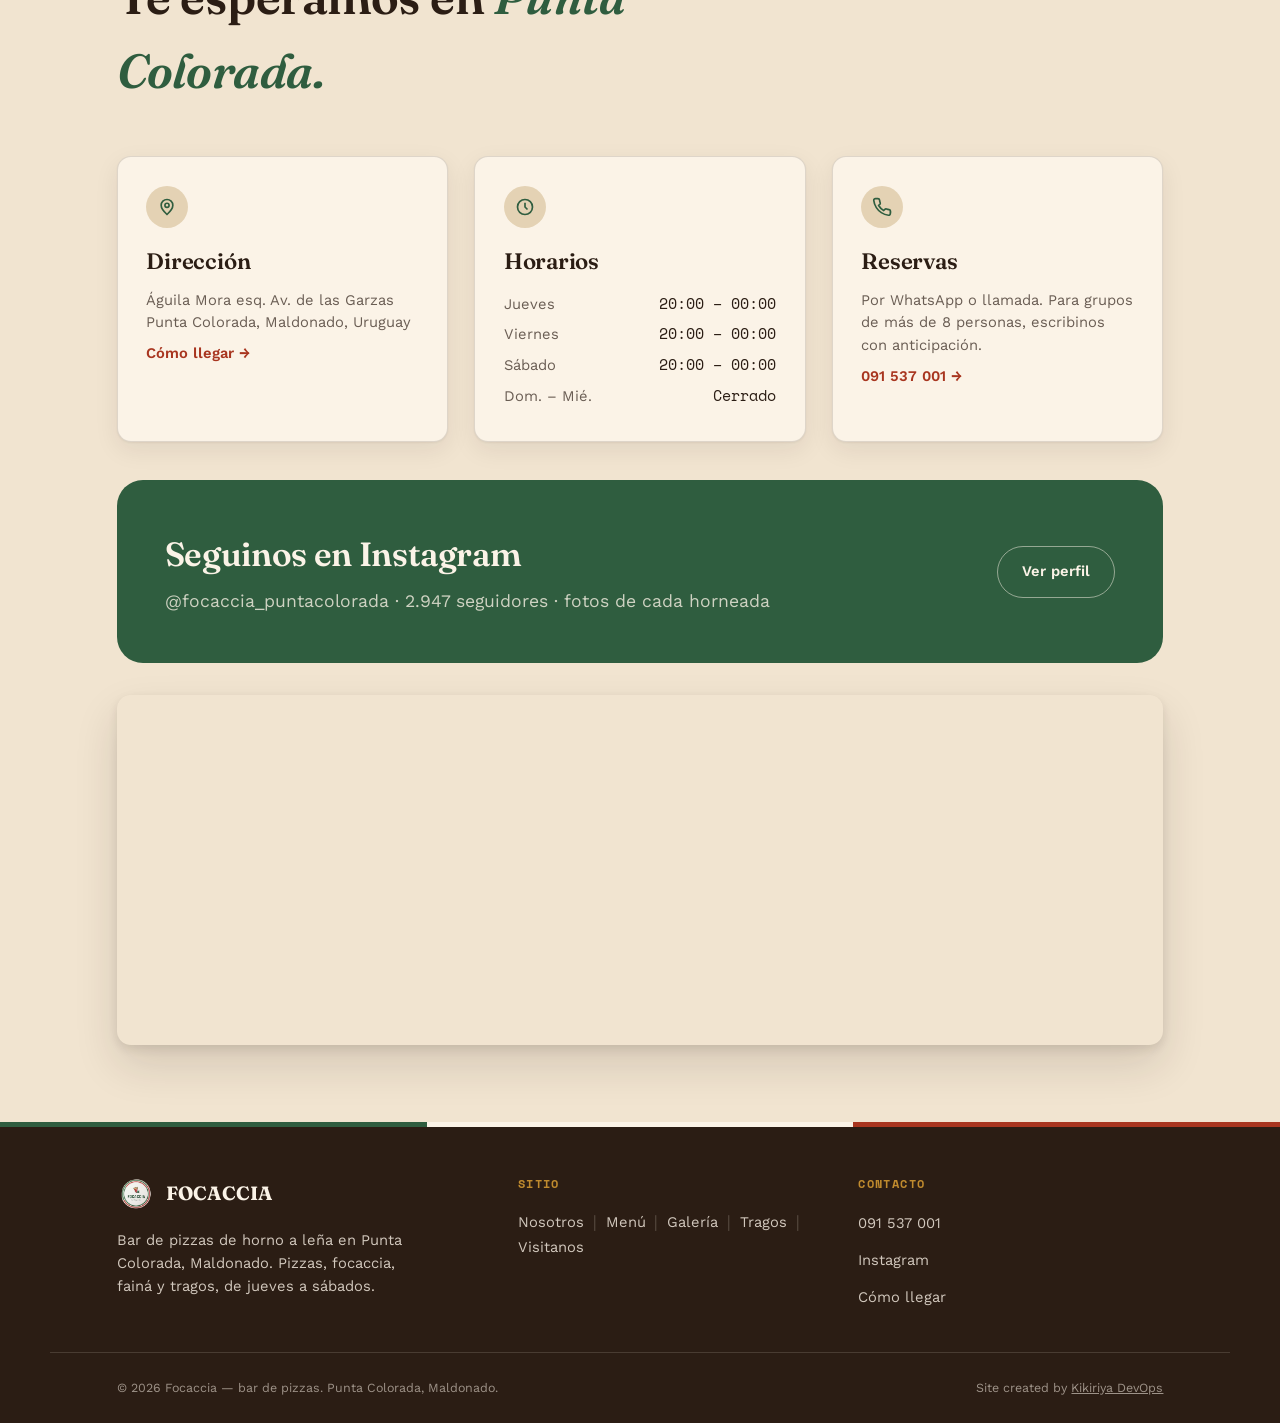
==== commit 4632f66a: "feat(v1.3): footer sitio en fila con |, back-to-top transparente #6bdf15 con SVG" ====
--- a/index.html
+++ b/index.html
@@ -733,7 +733,7 @@
 </a>
 
 <a href="#inicio" class="back-to-top" id="backToTop" aria-label="Volver arriba">
-  <svg width="20" height="20" viewBox="0 0 24 24" fill="none" stroke="currentColor" stroke-width="2.5" stroke-linecap="round" stroke-linejoin="round" aria-hidden="true"><polyline points="18 15 12 9 6 15"/></svg>
+  <img src="assets/img/arrow-up.svg" alt="" width="20" height="20" aria-hidden="true">
 </a>
 
 <div class="toast" id="toast" role="status" aria-live="polite"></div>
--- a/css/styles.css
+++ b/css/styles.css
@@ -898,6 +898,15 @@
   margin-bottom: 1rem;
 }
 .footer-col ul{ display:grid; gap:.6rem; }
+nav.footer-col ul{ display:flex; flex-wrap:wrap; align-items:center; gap:0; }
+nav.footer-col li{ display:inline-flex; align-items:center; }
+nav.footer-col li::after{
+  content: "|";
+  margin-inline: .55rem;
+  color: rgba(251,243,231,.3);
+  font-weight: 300;
+}
+nav.footer-col li:last-child::after{ content: none; }
 .footer-col a{ text-decoration:none; font-size: var(--step--1); }
 .footer-col a:hover{ color: var(--crema-alta); }
 .footer-bottom{
@@ -1071,26 +1080,26 @@
   left: calc(1.1rem + env(safe-area-inset-left, 0px));
   bottom: calc(1.1rem + env(safe-area-inset-bottom, 0px));
   z-index: 110;
-  background: var(--espresso);
-  color: var(--crema-alta);
+  background: transparent;
+  border: 1px solid #6bdf15;
+  color: #6bdf15;
   width: 48px; height: 48px;
   border-radius: 50%;
   display: flex; align-items: center; justify-content: center;
-  box-shadow: var(--shadow-2);
   text-decoration: none;
   opacity: 0;
   transform: translateY(12px);
   pointer-events: none;
-  transition: opacity .3s var(--ease), transform .3s var(--ease), background .2s var(--ease);
+  transition: opacity .3s var(--ease), transform .3s var(--ease), background .2s var(--ease), border-color .2s var(--ease);
 }
 .back-to-top.is-visible{
   opacity: 1;
   transform: translateY(0);
   pointer-events: auto;
 }
-.back-to-top:hover{ background: var(--rojo-italia); transform: scale(1.08); }
+.back-to-top:hover{ background: rgba(107,223,21,.12); transform: scale(1.08); }
 .back-to-top:focus-visible{
-  outline: 3px solid var(--rojo-italia);
+  outline: 3px solid #6bdf15;
   outline-offset: 3px;
 }
 
